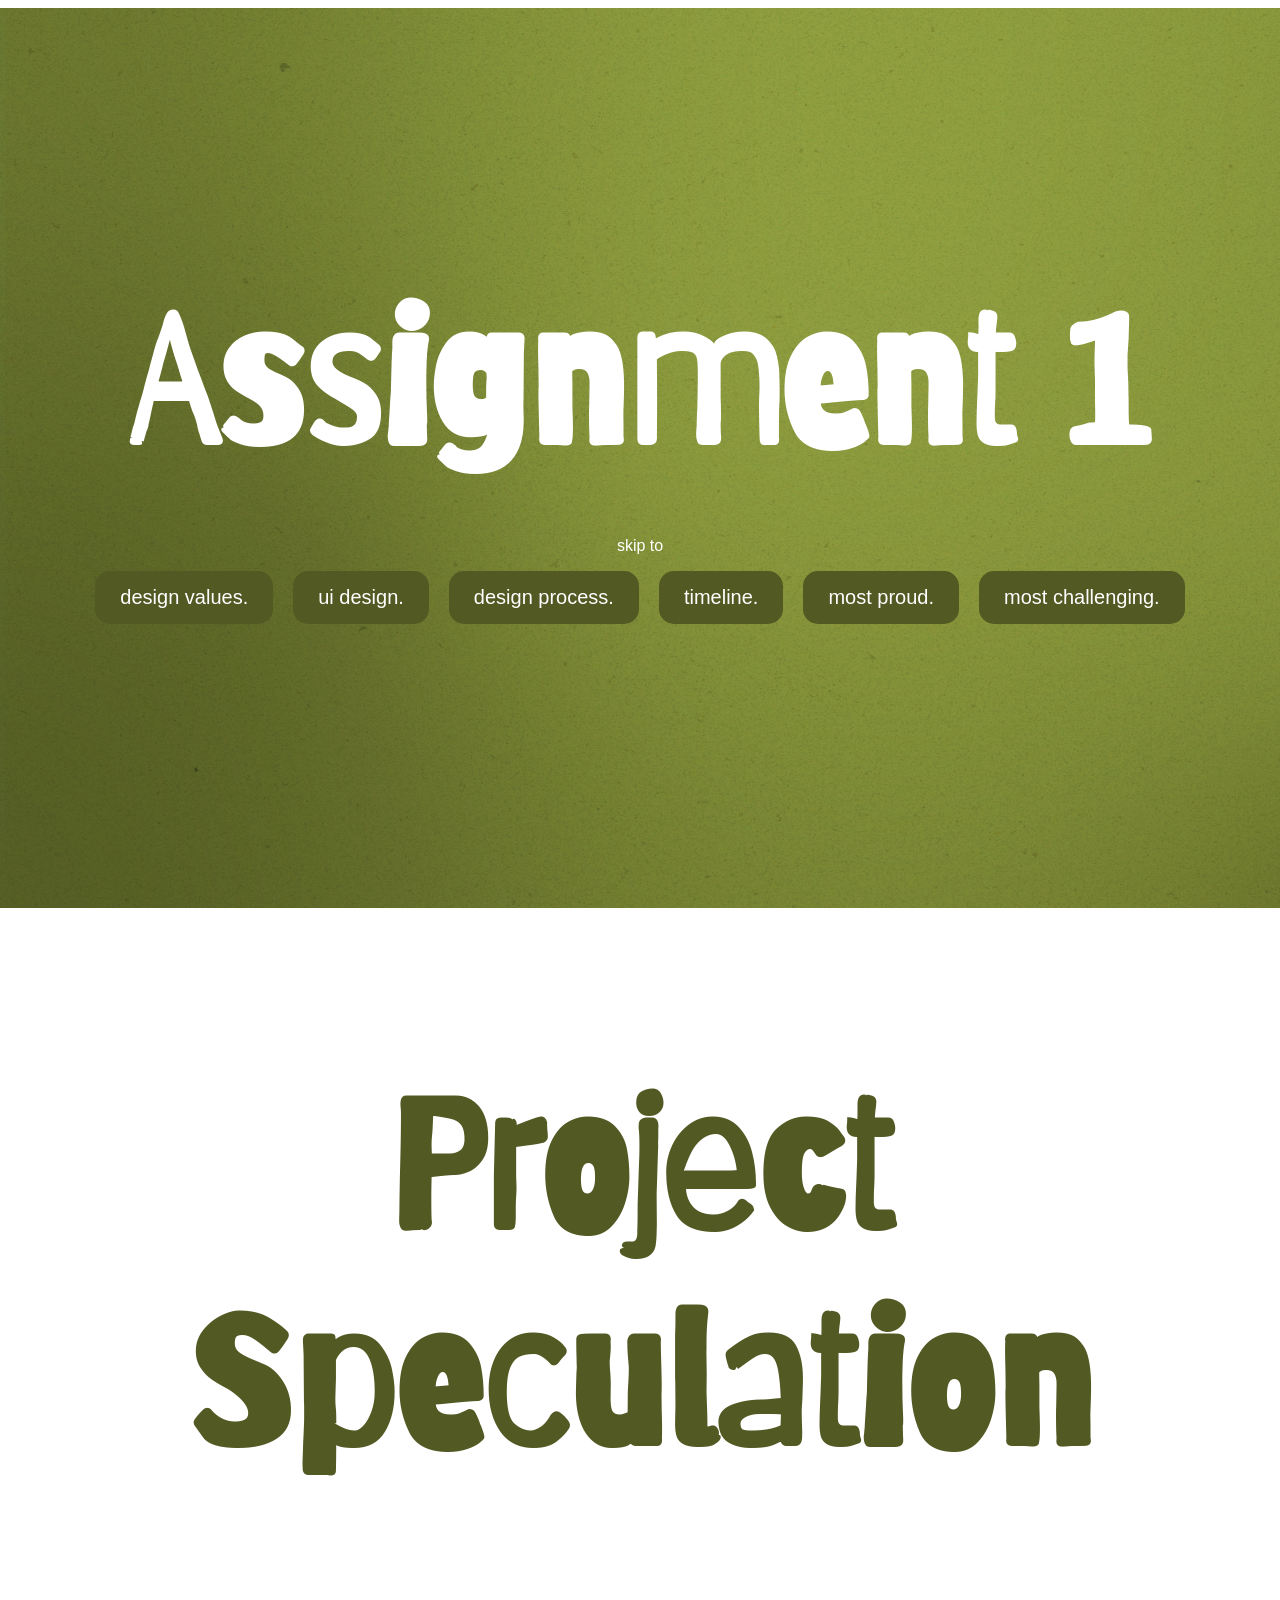
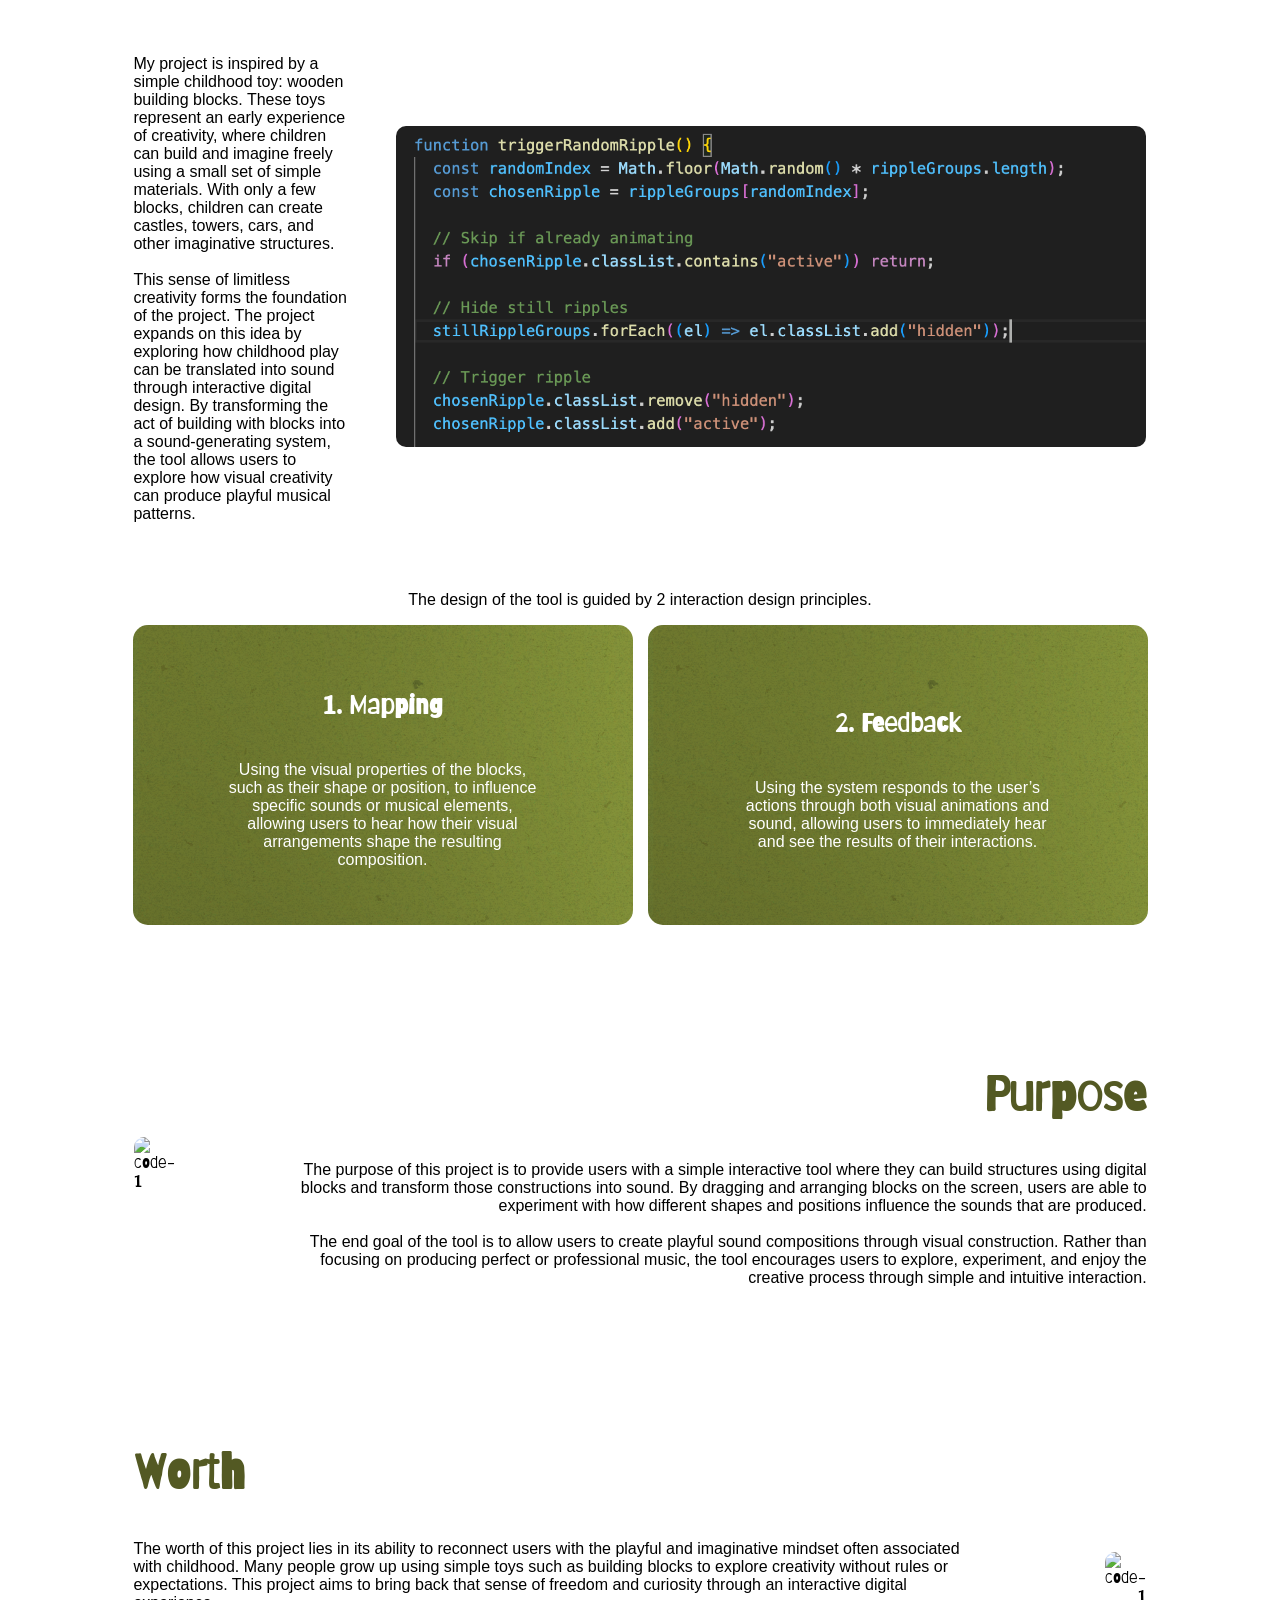
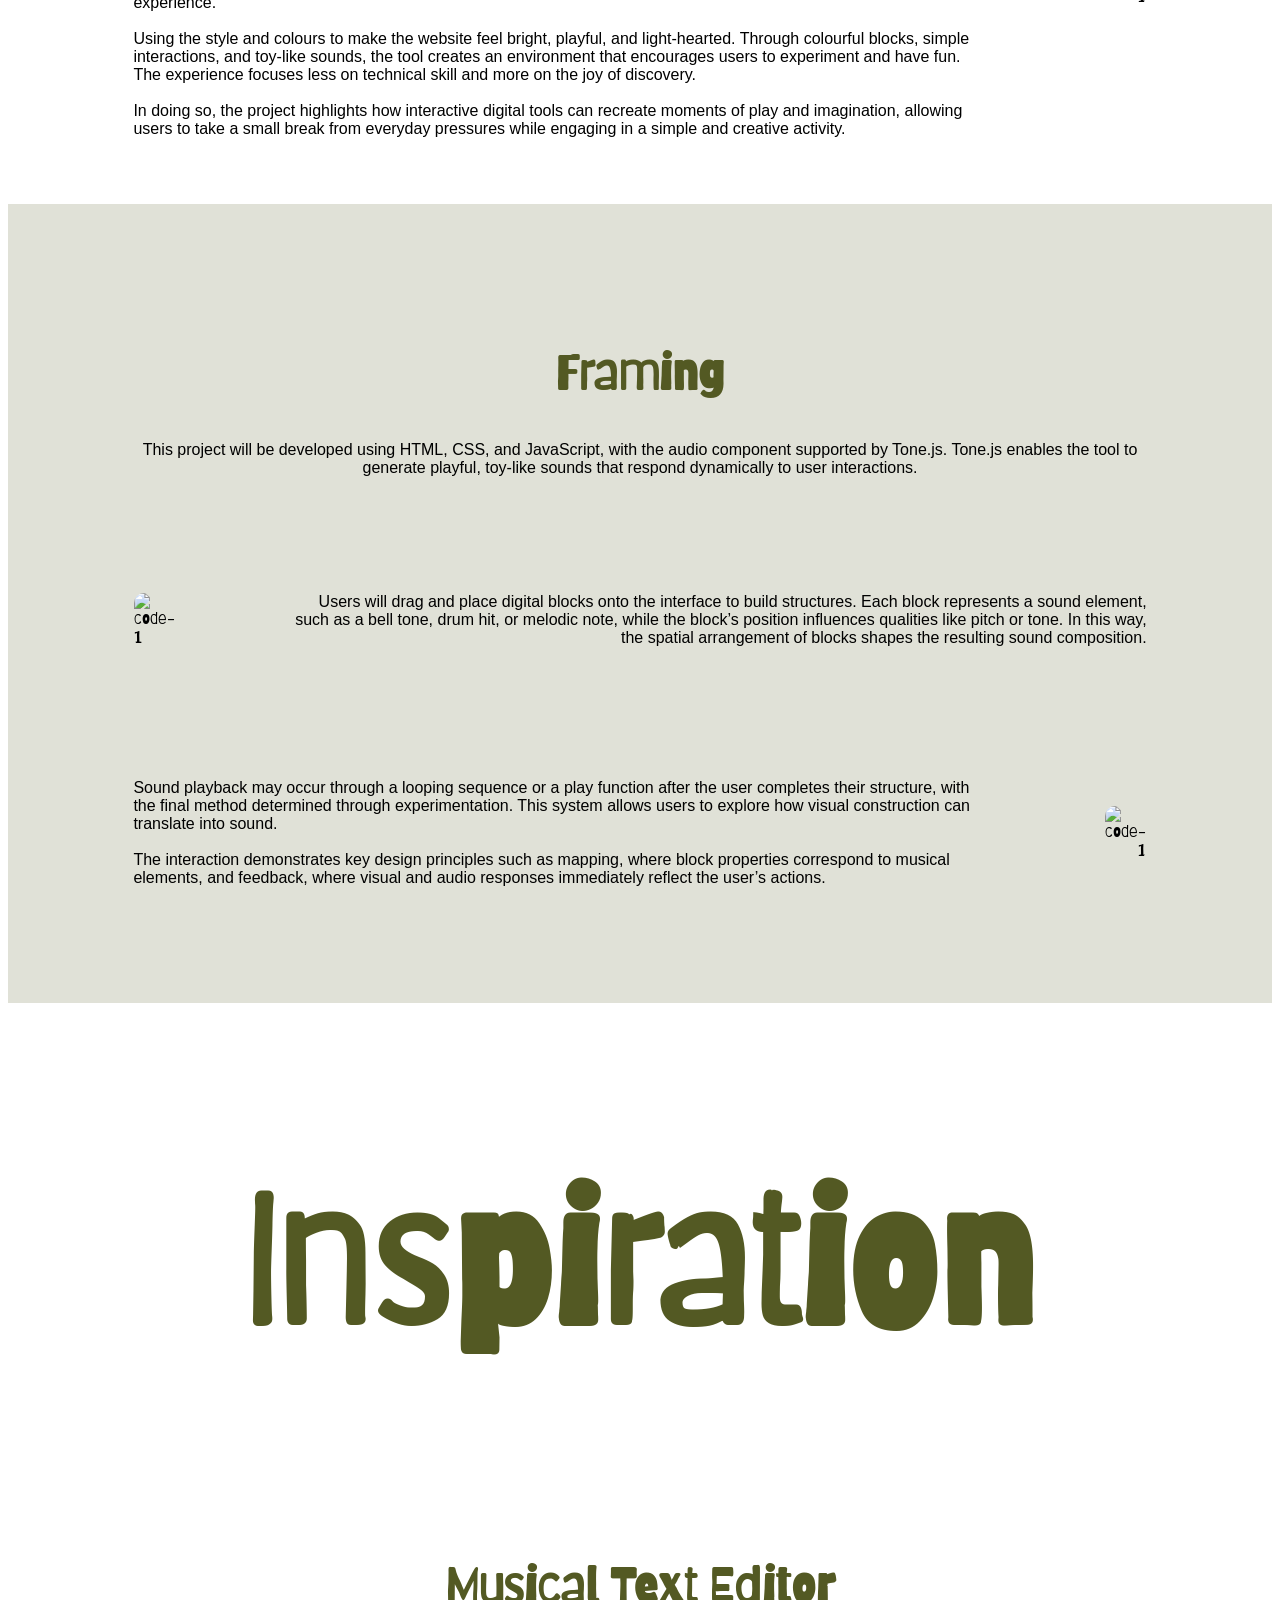
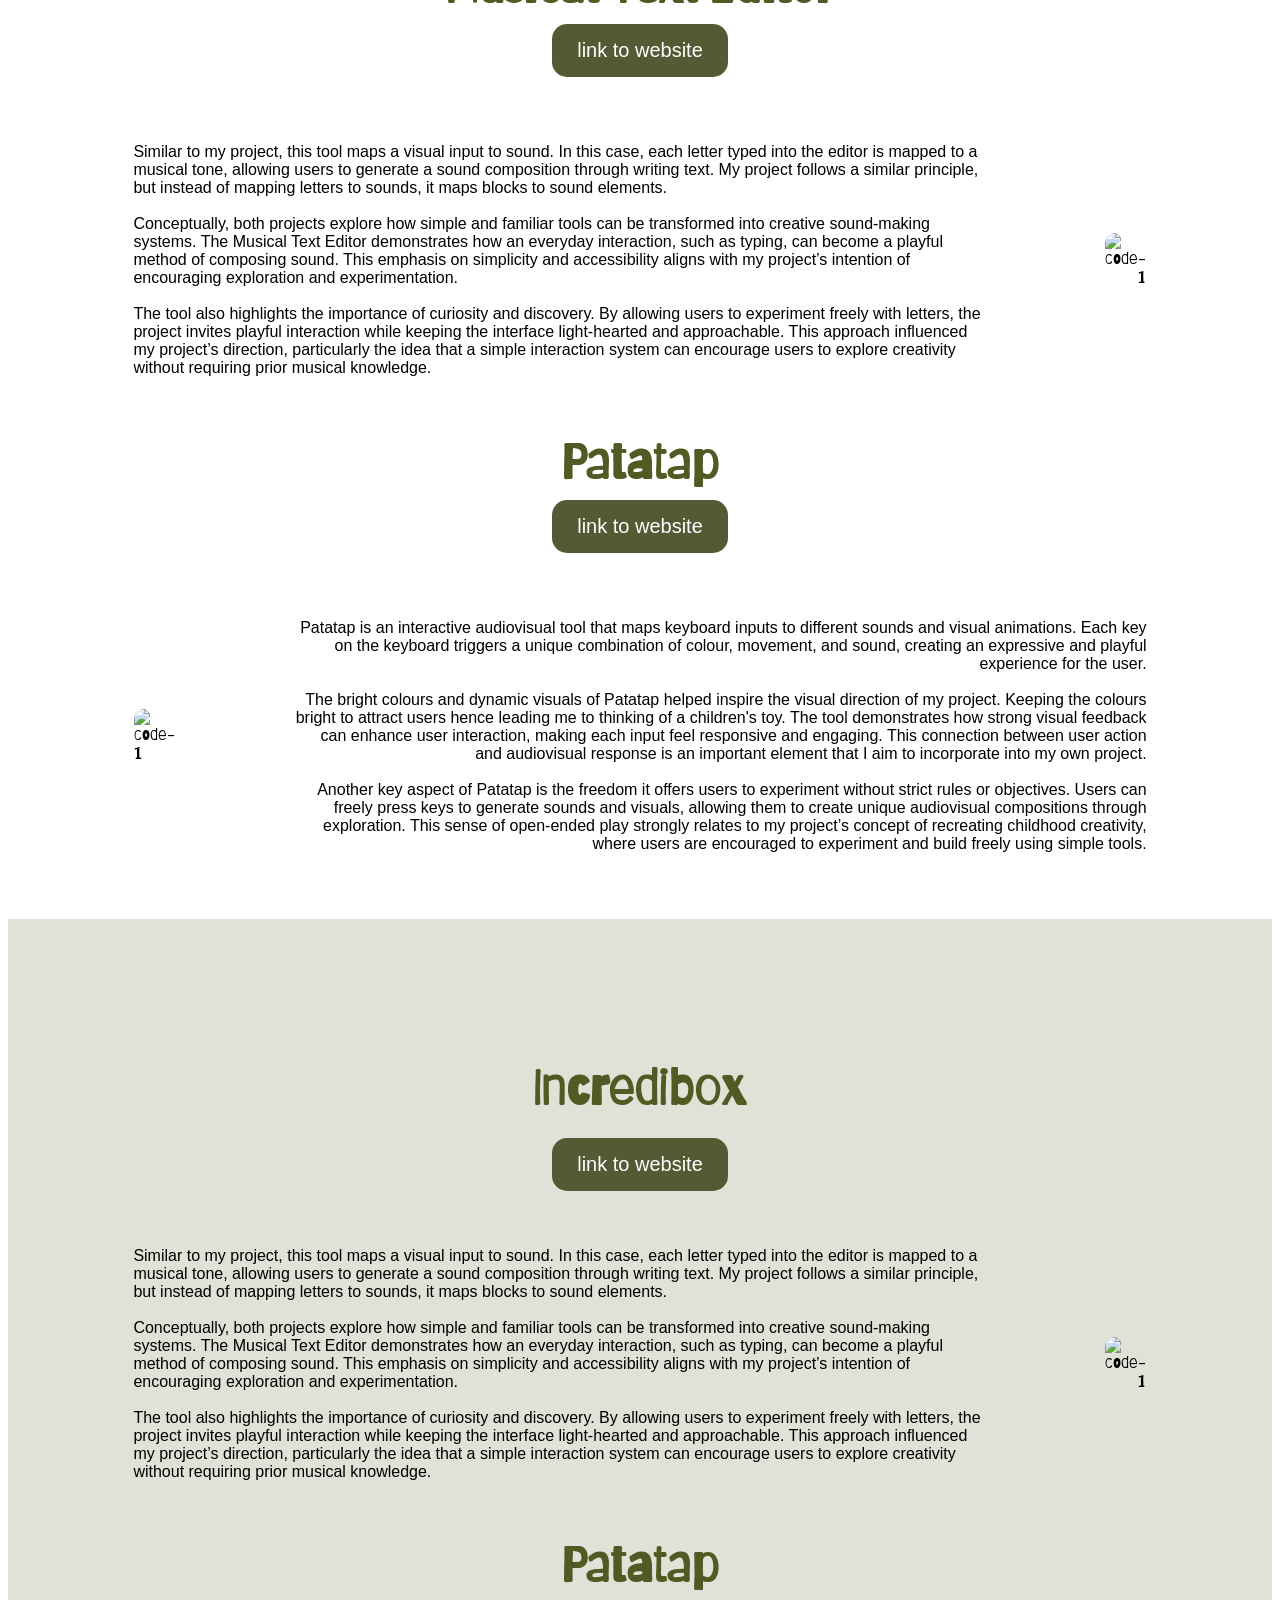
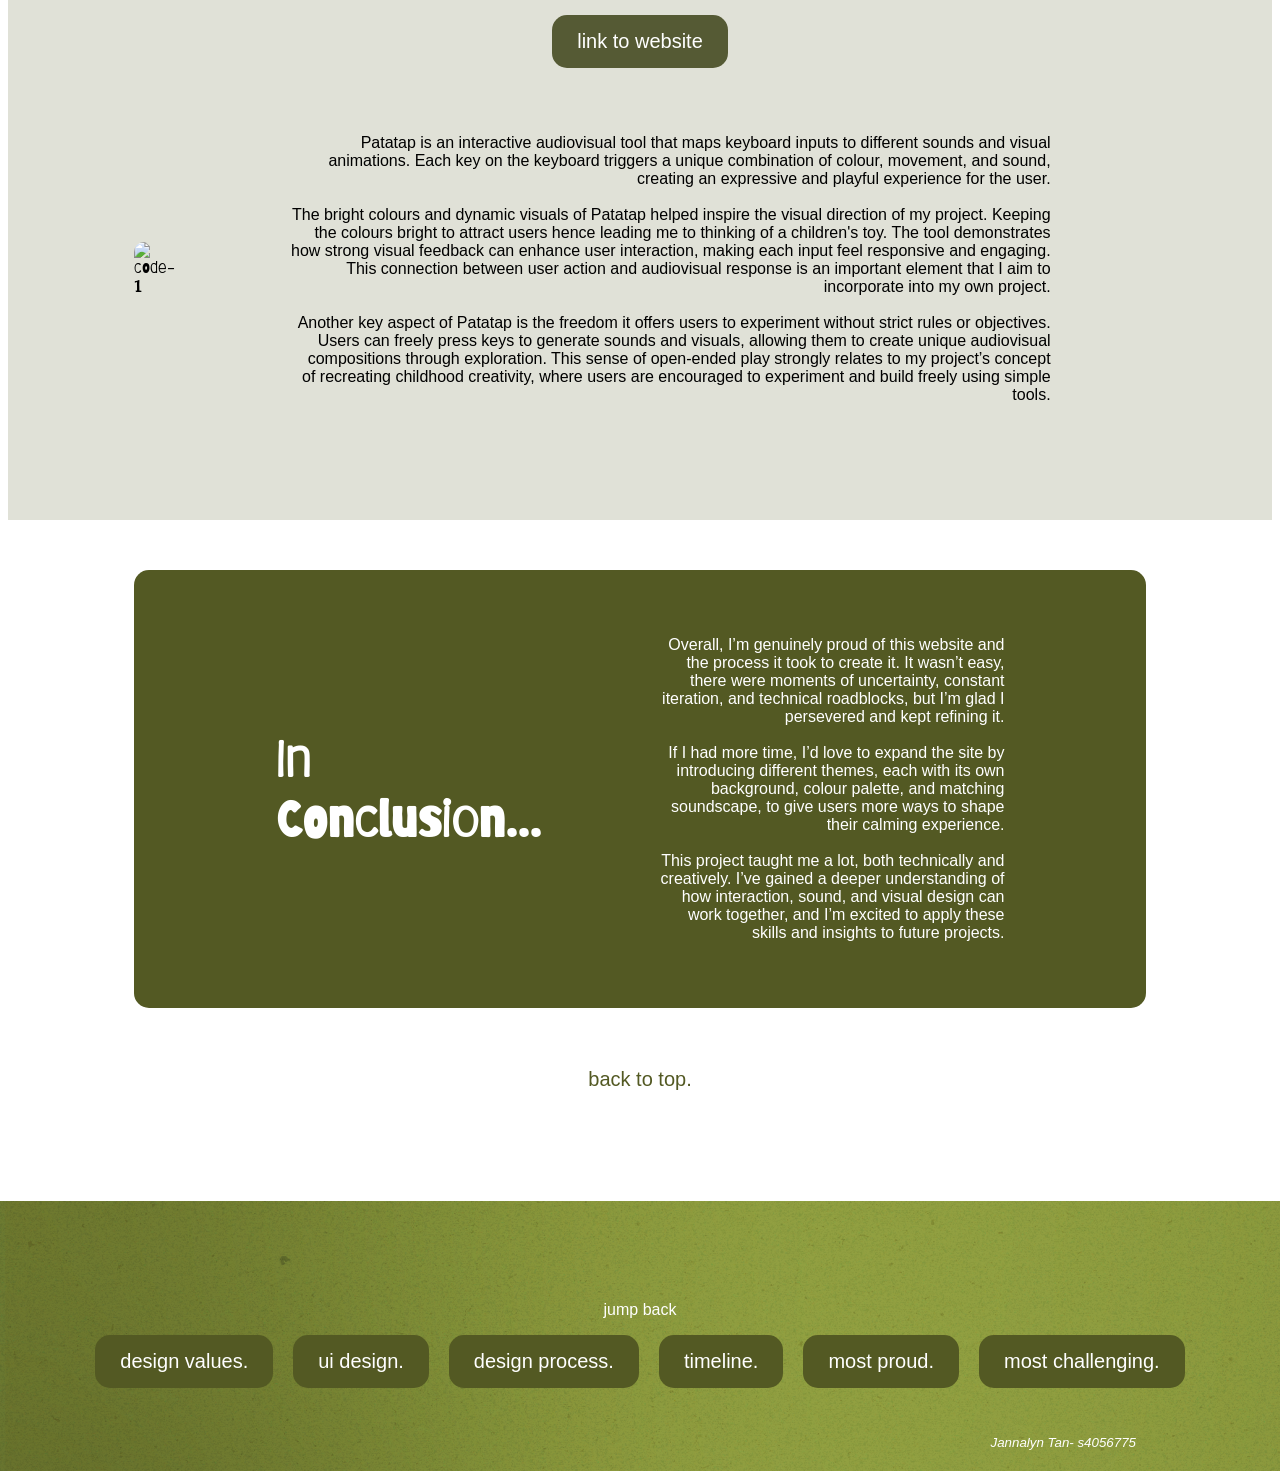
==== assignment-1/index.html @ 6173a8bd "update" ====
<!doctype html>
<html lang="en">
  <head>
    <meta charset="UTF-8" />
    <meta name="viewport" content="width=device-width, initial-scale=1.0" />
    <title>Assignment 3</title>

    <!-- Fonts -->
    <link rel="preconnect" href="https://fonts.googleapis.com" />
    <link rel="preconnect" href="https://fonts.gstatic.com" crossorigin />
    <link
      href="https://fonts.googleapis.com/css2?family=Barriecito&family=Bodoni+Moda:ital,opsz,wght@0,6..96,400..900;1,6..96,400..900&family=Intel+One+Mono:ital,wght@0,300..700;1,300..700&family=Lexend:wght@100..900&family=Open+Sans:ital,wght@0,300..800;1,300..800&family=Roboto:ital,wght@0,100..900;1,100..900&display=swap"
      rel="stylesheet"
    />

    <!-- Styles -->
    <link rel="stylesheet" href="assignment1.css" />

    <!-- Scripts -->
    <script src="assignment1.js" defer></script>
  </head>

  <body>
    <section class="content">
      <div id="heading">
        <h1 style="font-size: 180px; margin-top: -20px; color: white">
          Assignment 1
        </h1>

        <p style="margin-top: -100px">skip to</p>
        <div class="sidebyside">
          <button class="project" id="designValuesBtn">design values.</button>
          <button class="project" id="uiBtn">ui design.</button>
          <button class="project" id="designProcessBtn">design process.</button>
          <button class="project" id="timelineBtn">timeline.</button>
          <button class="project" id="proudBtn">most proud.</button>
          <button class="project" id="challengingBtn">most challenging.</button>
        </div>
      </div>

      <!------------------------------------------------------------------->
      <!-- Introduction --------------------------------------------------->
      <!------------------------------------------------------------------->
      <h1 id="projectSpeculation">Project <br />Speculation</h1>

      <div class="sidebyside">
        <div class="left">
          <p style="margin-left: -1px">
            My project is inspired by a simple childhood toy: wooden building
            blocks. These toys represent an early experience of creativity,
            where children can build and imagine freely using a small set of
            simple materials. With only a few blocks, children can create
            castles, towers, cars, and other imaginative structures.
            <br /><br />
            This sense of limitless creativity forms the foundation of the
            project. The project expands on this idea by exploring how childhood
            play can be translated into sound through interactive digital
            design. By transforming the act of building with blocks into a
            sound-generating system, the tool allows users to explore how visual
            creativity can produce playful musical patterns.
          </p>
        </div>
        <div class="right">
          <img
            src="images/RandomRipple.png"
            alt="code-1"
            style="width: 750px"
          />
        </div>
      </div>
      <p>
        <br /><br />The design of the tool is guided by 2 interaction design
        principles.
      </p>

      <div class="sidebyside2">
        <div class="background">
          <h3 style="color: white">1. Mapping</h3>
          <p>
            Using the visual properties of the blocks, such as their shape or
            position, to influence specific sounds or musical elements, allowing
            users to hear how their visual arrangements shape the resulting
            composition.
          </p>
        </div>

        <div class="background">
          <h3 style="color: white">2. Feedback</h3>
          <p>
            Using the system responds to the user’s actions through both visual
            animations and sound, allowing users to immediately hear and see the
            results of their interactions.
          </p>
        </div>
      </div>

      <!------------------------------------------------------------------->
      <!-- Purpose --------------------------------------------------->
      <!------------------------------------------------------------------->

      <div class="sidebyside" style="margin-top: 100px">
        <div class="left">
          <img src="images/webpage-1.png" alt="code-1" style="height: 400px" />
        </div>
        <div class="right">
          <h2>Purpose</h2>
          <p style="margin-right: -1px">
            The purpose of this project is to provide users with a simple
            interactive tool where they can build structures using digital
            blocks and transform those constructions into sound. By dragging and
            arranging blocks on the screen, users are able to experiment with
            how different shapes and positions influence the sounds that are
            produced.
            <br /><br />
            The end goal of the tool is to allow users to create playful sound
            compositions through visual construction. Rather than focusing on
            producing perfect or professional music, the tool encourages users
            to explore, experiment, and enjoy the creative process through
            simple and intuitive interaction.
          </p>
        </div>
      </div>

      <!------------------------------------------------------------------->
      <!-- Worth --------------------------------------------------->
      <!------------------------------------------------------------------->

      <div class="sidebyside" style="margin-top: 100px">
        <div class="left">
          <h2>Worth</h2>
          <p style="margin-left: -1px">
            The worth of this project lies in its ability to reconnect users
            with the playful and imaginative mindset often associated with
            childhood. Many people grow up using simple toys such as building
            blocks to explore creativity without rules or expectations. This
            project aims to bring back that sense of freedom and curiosity
            through an interactive digital experience.
            <br /><br />
            Using the style and colours to make the website feel bright,
            playful, and light-hearted. Through colourful blocks, simple
            interactions, and toy-like sounds, the tool creates an environment
            that encourages users to experiment and have fun. The experience
            focuses less on technical skill and more on the joy of discovery.
            <br /><br />

            In doing so, the project highlights how interactive digital tools
            can recreate moments of play and imagination, allowing users to take
            a small break from everyday pressures while engaging in a simple and
            creative activity.
          </p>
        </div>
        <div class="right">
          <img src="images/webpage-2.png" alt="code-1" style="width: 750px" />
        </div>
      </div>

      <!------------------------------------------------------------------->
      <!-- Framing --------------------------------------------------->
      <!------------------------------------------------------------------->
      <div class="backgroundcolour">
        <h2 style="font-size: 3rem">Framing</h2>
        <p>
          This project will be developed using HTML, CSS, and JavaScript, with
          the audio component supported by Tone.js. Tone.js enables the tool to
          generate playful, toy-like sounds that respond dynamically to user
          interactions.
        </p>
        <div class="sidebyside" style="margin-top: 100px">
          <div class="left">
            <img
              src="images/webpage-1.png"
              alt="code-1"
              style="height: 400px"
            />
          </div>
          <div class="right">
            <p style="margin-right: -1px">
              Users will drag and place digital blocks onto the interface to
              build structures. Each block represents a sound element, such as a
              bell tone, drum hit, or melodic note, while the block’s position
              influences qualities like pitch or tone. In this way, the spatial
              arrangement of blocks shapes the resulting sound composition.
            </p>
          </div>
        </div>

        <div class="sidebyside" style="margin-top: 100px">
          <div class="left">
            <p style="margin-left: -1px">
              Sound playback may occur through a looping sequence or a play
              function after the user completes their structure, with the final
              method determined through experimentation. This system allows
              users to explore how visual construction can translate into sound.
              <br /><br />
              The interaction demonstrates key design principles such as
              mapping, where block properties correspond to musical elements,
              and feedback, where visual and audio responses immediately reflect
              the user’s actions.
            </p>
          </div>
          <div class="right">
            <img src="images/webpage-2.png" alt="code-1" style="width: 750px" />
          </div>
        </div>
      </div>
      <!------------------------------------------------------------------->
      <!-- Inspiration-------------------------------------------------------->
      <!------------------------------------------------------------------->

      <h1 id="inspiration">Inspiration</h1>

      <h2 id="musicalText">Musical Text Editor</h2>
      <button
        class="links"
        data-url="https://yirggzmb.itch.io/musical-text-editor"
      >
        link to website
      </button>
      <div class="sidebyside" style="margin-top: 10px">
        <div class="left">
          <p style="margin-left: -1px">
            Similar to my project, this tool maps a visual input to sound. In
            this case, each letter typed into the editor is mapped to a musical
            tone, allowing users to generate a sound composition through writing
            text. My project follows a similar principle, but instead of mapping
            letters to sounds, it maps blocks to sound elements.
            <br /><br />
            Conceptually, both projects explore how simple and familiar tools
            can be transformed into creative sound-making systems. The Musical
            Text Editor demonstrates how an everyday interaction, such as
            typing, can become a playful method of composing sound. This
            emphasis on simplicity and accessibility aligns with my project’s
            intention of encouraging exploration and experimentation.
            <br /><br />
            The tool also highlights the importance of curiosity and discovery.
            By allowing users to experiment freely with letters, the project
            invites playful interaction while keeping the interface
            light-hearted and approachable. This approach influenced my
            project’s direction, particularly the idea that a simple interaction
            system can encourage users to explore creativity without requiring
            prior musical knowledge.
          </p>
        </div>
        <div class="right">
          <img src="images/webpage-2.png" alt="code-1" style="width: 750px" />
        </div>
      </div>

      <h2 id="musicalText">Patatap</h2>
      <button class="links" data-url="https://www.patatap.com/">
        link to website
      </button>
      <div class="sidebyside" style="margin-top: 10px">
        <div class="left">
          <img src="images/webpage-2.png" alt="code-1" style="width: 750px" />
        </div>
        <div class="right">
          <p style="margin-right: -1px">
            Patatap is an interactive audiovisual tool that maps keyboard inputs
            to different sounds and visual animations. Each key on the keyboard
            triggers a unique combination of colour, movement, and sound,
            creating an expressive and playful experience for the user.
            <br /><br />
            The bright colours and dynamic visuals of Patatap helped inspire the
            visual direction of my project. Keeping the colours bright to
            attract users hence leading me to thinking of a children's toy. The
            tool demonstrates how strong visual feedback can enhance user
            interaction, making each input feel responsive and engaging. This
            connection between user action and audiovisual response is an
            important element that I aim to incorporate into my own project.
            <br /><br />
            Another key aspect of Patatap is the freedom it offers users to
            experiment without strict rules or objectives. Users can freely
            press keys to generate sounds and visuals, allowing them to create
            unique audiovisual compositions through exploration. This sense of
            open-ended play strongly relates to my project’s concept of
            recreating childhood creativity, where users are encouraged to
            experiment and build freely using simple tools.
          </p>
        </div>
      </div>

      <!------------------------------------------------------------------->
      <!-- Found Example-------------------------------------------------------->
      <!------------------------------------------------------------------->

      <section class="backgroundcolour">
        <h2 id="musicalText">Incredibox</h2>
        <button
          class="links"
          data-url="https://yirggzmb.itch.io/musical-text-editor"
        >
          link to website
        </button>
        <div class="sidebyside">
          <div class="left">
            <p style="margin-left: -1px">
              Similar to my project, this tool maps a visual input to sound. In
              this case, each letter typed into the editor is mapped to a
              musical tone, allowing users to generate a sound composition
              through writing text. My project follows a similar principle, but
              instead of mapping letters to sounds, it maps blocks to sound
              elements.
              <br /><br />
              Conceptually, both projects explore how simple and familiar tools
              can be transformed into creative sound-making systems. The Musical
              Text Editor demonstrates how an everyday interaction, such as
              typing, can become a playful method of composing sound. This
              emphasis on simplicity and accessibility aligns with my project’s
              intention of encouraging exploration and experimentation.
              <br /><br />
              The tool also highlights the importance of curiosity and
              discovery. By allowing users to experiment freely with letters,
              the project invites playful interaction while keeping the
              interface light-hearted and approachable. This approach influenced
              my project’s direction, particularly the idea that a simple
              interaction system can encourage users to explore creativity
              without requiring prior musical knowledge.
            </p>
          </div>
          <div class="right">
            <img src="images/webpage-2.png" alt="code-1" style="width: 750px" />
          </div>
        </div>

        <h2 id="musicalText">Patatap</h2>
        <button class="links" data-url="https://www.patatap.com/">
          link to website
        </button>
        <div class="sidebyside" style="margin-top: 10px">
          <div class="left">
            <img src="images/webpage-2.png" alt="code-1" style="width: 750px" />
          </div>
          <div class="right">
            <p>
              Patatap is an interactive audiovisual tool that maps keyboard
              inputs to different sounds and visual animations. Each key on the
              keyboard triggers a unique combination of colour, movement, and
              sound, creating an expressive and playful experience for the user.
              <br /><br />
              The bright colours and dynamic visuals of Patatap helped inspire
              the visual direction of my project. Keeping the colours bright to
              attract users hence leading me to thinking of a children's toy.
              The tool demonstrates how strong visual feedback can enhance user
              interaction, making each input feel responsive and engaging. This
              connection between user action and audiovisual response is an
              important element that I aim to incorporate into my own project.
              <br /><br />
              Another key aspect of Patatap is the freedom it offers users to
              experiment without strict rules or objectives. Users can freely
              press keys to generate sounds and visuals, allowing them to create
              unique audiovisual compositions through exploration. This sense of
              open-ended play strongly relates to my project’s concept of
              recreating childhood creativity, where users are encouraged to
              experiment and build freely using simple tools.
            </p>
          </div>
        </div>
      </section>

      <div id="summary" class="sidebyside">
        <h1 class="left" style="color: white">In Conclusion...</h1>
        <p class="right">
          Overall, I’m genuinely proud of this website and the process it took
          to create it. It wasn’t easy, there were moments of uncertainty,
          constant iteration, and technical roadblocks, but I’m glad I
          persevered and kept refining it.
          <br /><br />
          If I had more time, I’d love to expand the site by introducing
          different themes, each with its own background, colour palette, and
          matching soundscape, to give users more ways to shape their calming
          experience.
          <br /><br />
          This project taught me a lot, both technically and creatively. I’ve
          gained a deeper understanding of how interaction, sound, and visual
          design can work together, and I’m excited to apply these skills and
          insights to future projects.
        </p>
      </div>

      <button id="backTopBtn" style="margin-top: 50px">back to top.</button>

      <div id="ending">
        <p>jump back</p>
        <div class="sidebyside">
          <button class="project" id="designValuesBtn1">design values.</button>
          <button class="project" id="uiBtn1">ui design.</button>
          <button class="project" id="designProcessBtn1">
            design process.
          </button>
          <button class="project" id="timelineBtn1">timeline.</button>
          <button class="project" id="proudBtn1">most proud.</button>
          <button class="project" id="challengingBtn1">
            most challenging.
          </button>
        </div>

        <p class="subtext" id="name">Jannalyn Tan- s4056775</p>
      </div>
    </section>

    <button id="backToTopBtn" title="Back to top">↑</button>
  </body>
</html>
---- assignment-1/assignment1.css ----
/* ============================================
   BASE
   ============================================ */

body {
  font-family: "Barriecito", system-ui;
}

p {
  font-family: "Gill Sans", "Gill Sans MT", Calibri, "Trebuchet MS", sans-serif;
  font-weight: lighter;
  margin-left: 10%;
  margin-right: 10%;
}

h1,
h2,
h3 {
  color: #535923;
  font-family: "Barriecito", system-ui;
}

h2 {
  font-size: 3rem;
}

h3 {
  font-size: 25px;
}

img {
  border-radius: 10px;
}

a {
  text-decoration: none;
  color: #000;
}

a:hover {
  text-decoration: none;
  scale: 1.25;
  background-color: #5359231a;
  border-radius: 15px;
}

/* ============================================
   LAYOUT
   ============================================ */

.content {
  display: flex;
  align-items: center;
  justify-content: center;
  flex-direction: column;
  text-align: center;
}

.container {
  position: relative;
  justify-content: center;
  margin-left: 5%;
  margin-right: 5%;
}

.sidebyside {
  display: flex;
  align-items: center;
  gap: 20px;
}

.sidebyside2 {
  display: flex;
  align-items: center;
  gap: 15px;
  color: white;
  margin-left: 5%;
  margin-right: 5%;
}

.left {
  text-align: left;
  align-items: left;
  margin-left: 10%;
}

.right {
  align-items: right;
  text-align: right;
  margin-right: 10%;
}

.subtext {
  font-size: smaller;
  font-style: italic;
}

/* ============================================
   BUTTONS
   ============================================ */

button {
  padding: 10px;
  font-size: 20px;
  font-family: "Gill Sans", "Gill Sans MT", Calibri, "Trebuchet MS", sans-serif;
  font-weight: lighter;
  color: #535923;
  border: none;
  background-color: transparent;
  cursor: pointer;
}

button:hover {
  color: black;
  scale: 1.1;
}

.links {
  color: white;
  background-color: #555a34;
  border-radius: 15px;
  padding: 15px 25px;
  font-size: 20px;
  font-family: "Gill Sans", "Gill Sans MT", Calibri, "Trebuchet MS", sans-serif;
  font-weight: lighter;
  border: none;
  cursor: pointer;
  margin-top: -30px;
  margin-bottom: 40px;
}

.links:hover {
  color: white;
  scale: 1.1;
}

/* ============================================
   SECTIONS — Heading & Ending
   (shared layout, only height differs)
   ============================================ */

#heading,
#ending {
  width: 100vw;
  background-image: url(images/background-texture.png);
  color: white;
  display: flex;
  flex-direction: column;
  align-items: center;
  justify-content: center;
  text-align: center;
}

#heading {
  height: 100vh;
}

#ending {
  height: 30vh;
  margin-top: 100px;
  position: relative;
}

/* buttons inside heading and ending */
#heading button,
#ending button {
  color: white;
  background-color: #535923;
  border-radius: 15px;
  padding: 15px 25px;
}

#heading button:hover,
#ending button:hover {
  color: white;
  scale: 1.1;
}

#heading .sidebyside,
#ending .sidebyside {
  justify-content: center;
}

#name {
  position: absolute;
  bottom: 8px;
  right: 16px;
}

/* ============================================
   SECTIONS — Summary
   ============================================ */

#summary {
  background-color: #535923;
  padding: 50px;
  margin: 50px 10% 0;
  border-radius: 15px;
  color: white;
}

#summary h1 {
  font-size: 50px;
}

#summary p {
  text-align: right;
}

/* ============================================
   COMPONENTS
   ============================================ */

/* --- Coloured background strip --- */
.backgroundcolour {
  background-color: #5359232e;
  margin-top: 50px;
  padding: 100px 0px 100px 0px;
}

/* --- Texture cards
     .background, .background1, .background2 share most styles
     only width/height/colour differs
   --- */
.background,
.background1,
.background2 {
  background-image: url(images/background-texture.png);
  border-radius: 15px;
  padding: 50px;
  display: flex;
  flex-direction: column;
  justify-content: center;
  align-items: center;
  text-align: center;
}

.background {
  width: 400px;
  height: 200px;
}
.background1 {
  width: 400px;
  height: 100px;
  color: white;
}
.background2 {
  width: 600px;
  height: 200px;
}

/* --- Coloured card --- */
.colouredBg {
  background-color: #5359231a;
  padding: 50px;
  border-radius: 15px;
  color: white;
}

/* --- Hover reveal cards --- */
.hoverover {
  color: white;
  border-radius: 5px;
  width: 550px;
  height: 325px;
  text-align: center;
  display: flex;
  align-items: center;
  position: relative;
}

.hoverover:hover {
  background-color: #535923;
  border-radius: 10px;
}

.hoverover:hover img {
  display: none;
}

.hoverover:after {
  font-family: "Gill Sans", "Gill Sans MT", Calibri, "Trebuchet MS", sans-serif;
  font-weight: lighter;
  content: attr(data-hover);
  font-size: 16px;
  padding: 30px;
  text-align: center;
  position: absolute;
  opacity: 0;
  transition: opacity 0.15s ease-in-out;
  border-radius: 15px;
}

.hoverover:hover:after {
  opacity: 1;
}

/* ============================================
   SECTION HEADINGS
   ============================================ */

#projectSpeculation,
#inspiration {
  font-size: 180px;
  color: #535923;
}

/* ============================================
   BACK TO TOP BUTTON
   ============================================ */

#backToTopBtn {
  position: fixed;
  bottom: 30px;
  right: 30px;
  z-index: 1000;
  background-color: #5f6833;
  color: white;
  border: none;
  width: 45px;
  height: 45px;
  border-radius: 50%;
  font-size: 20px;
  cursor: pointer;
  opacity: 0;
  pointer-events: none;
  transition: opacity 0.3s ease;
  box-shadow: 0 4px 10px rgba(0, 0, 0, 0.25);
}

#backToTopBtn:hover {
  background-color: #7e8b44;
}

#backToTopBtn.show {
  opacity: 1;
  pointer-events: auto;
}
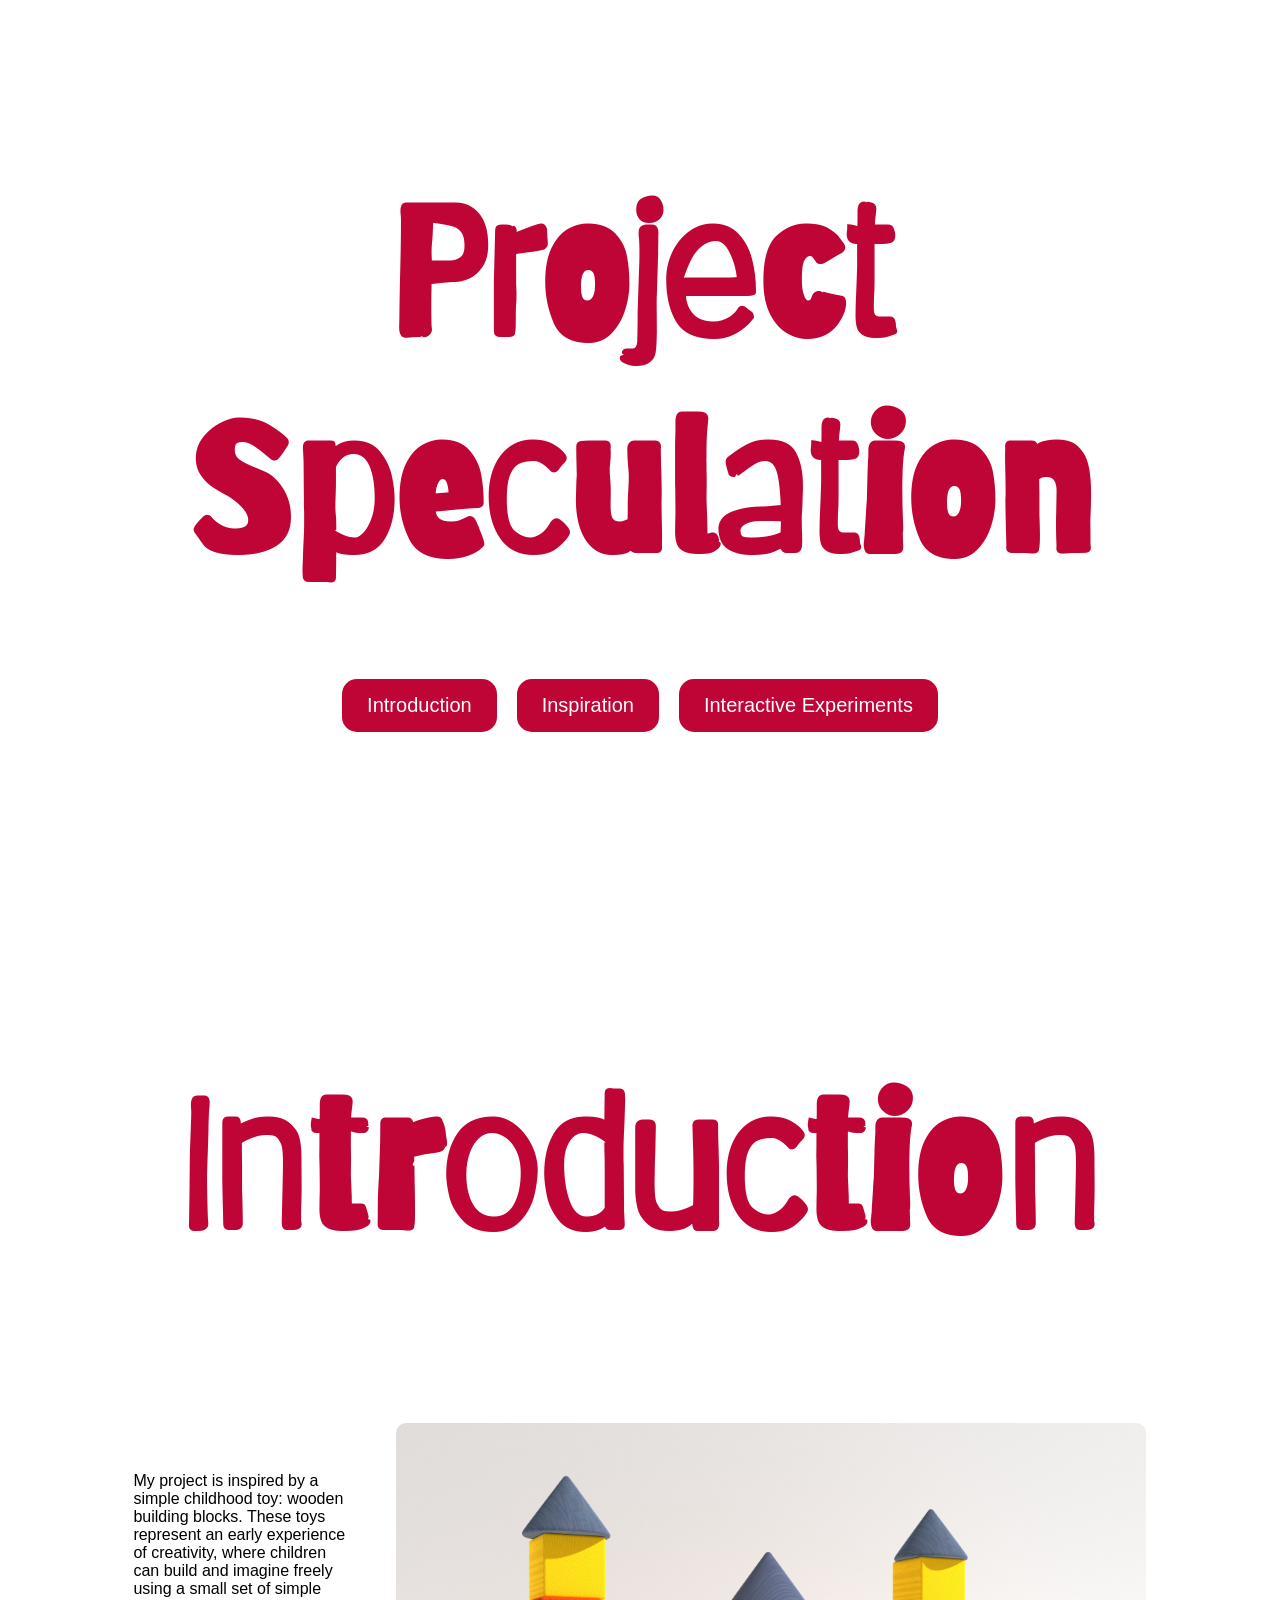
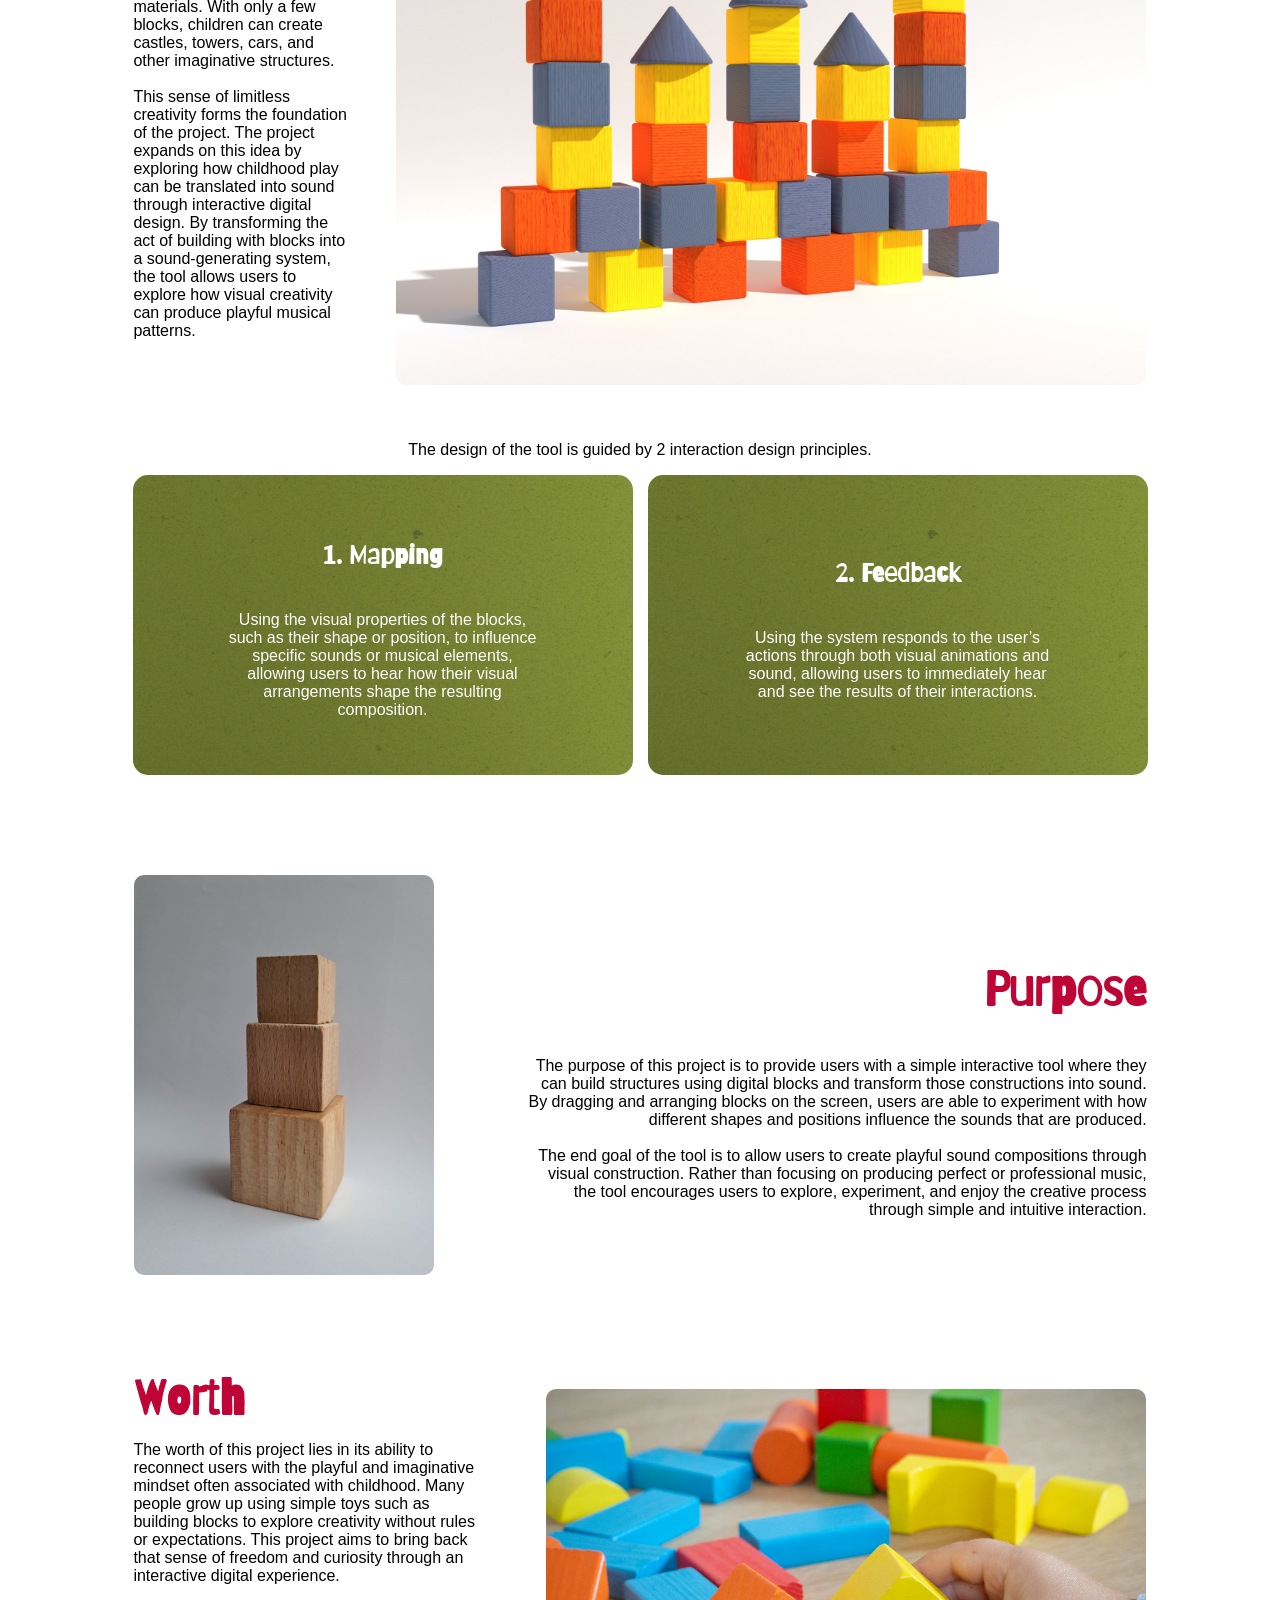
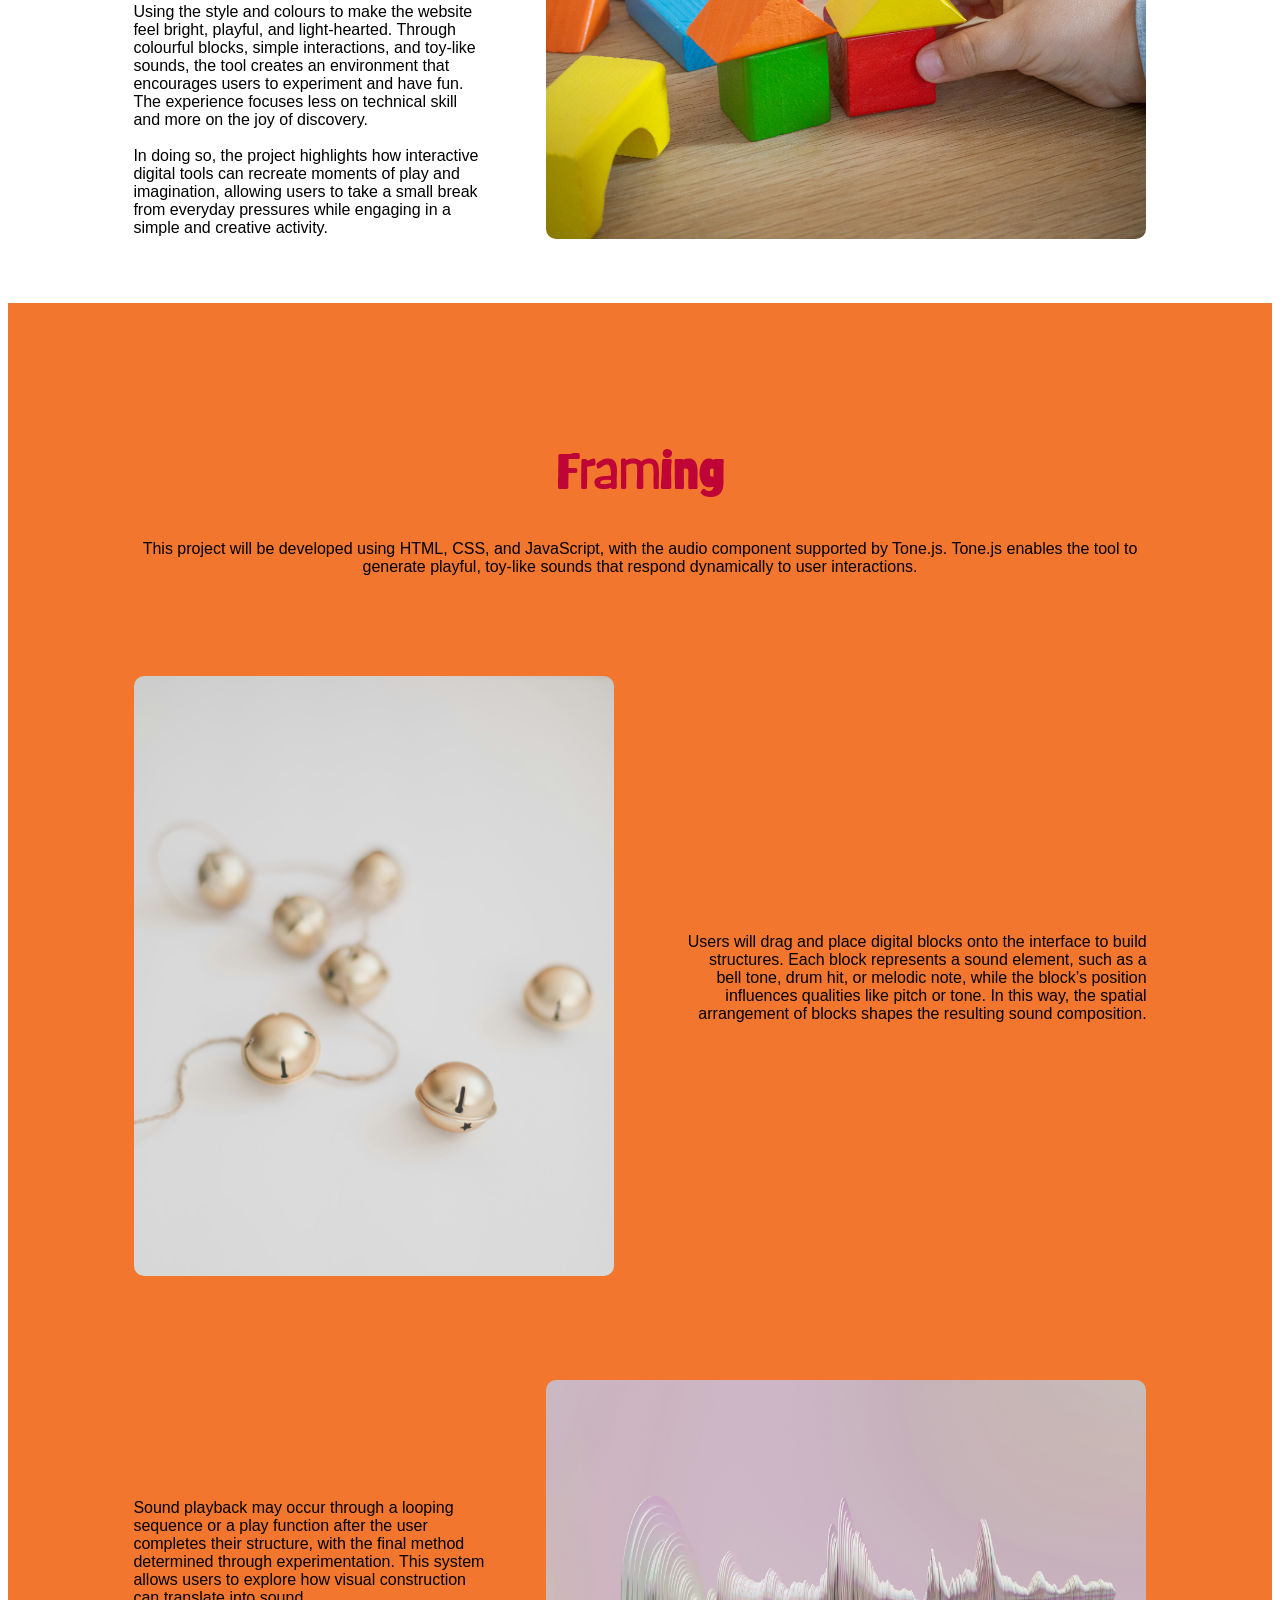
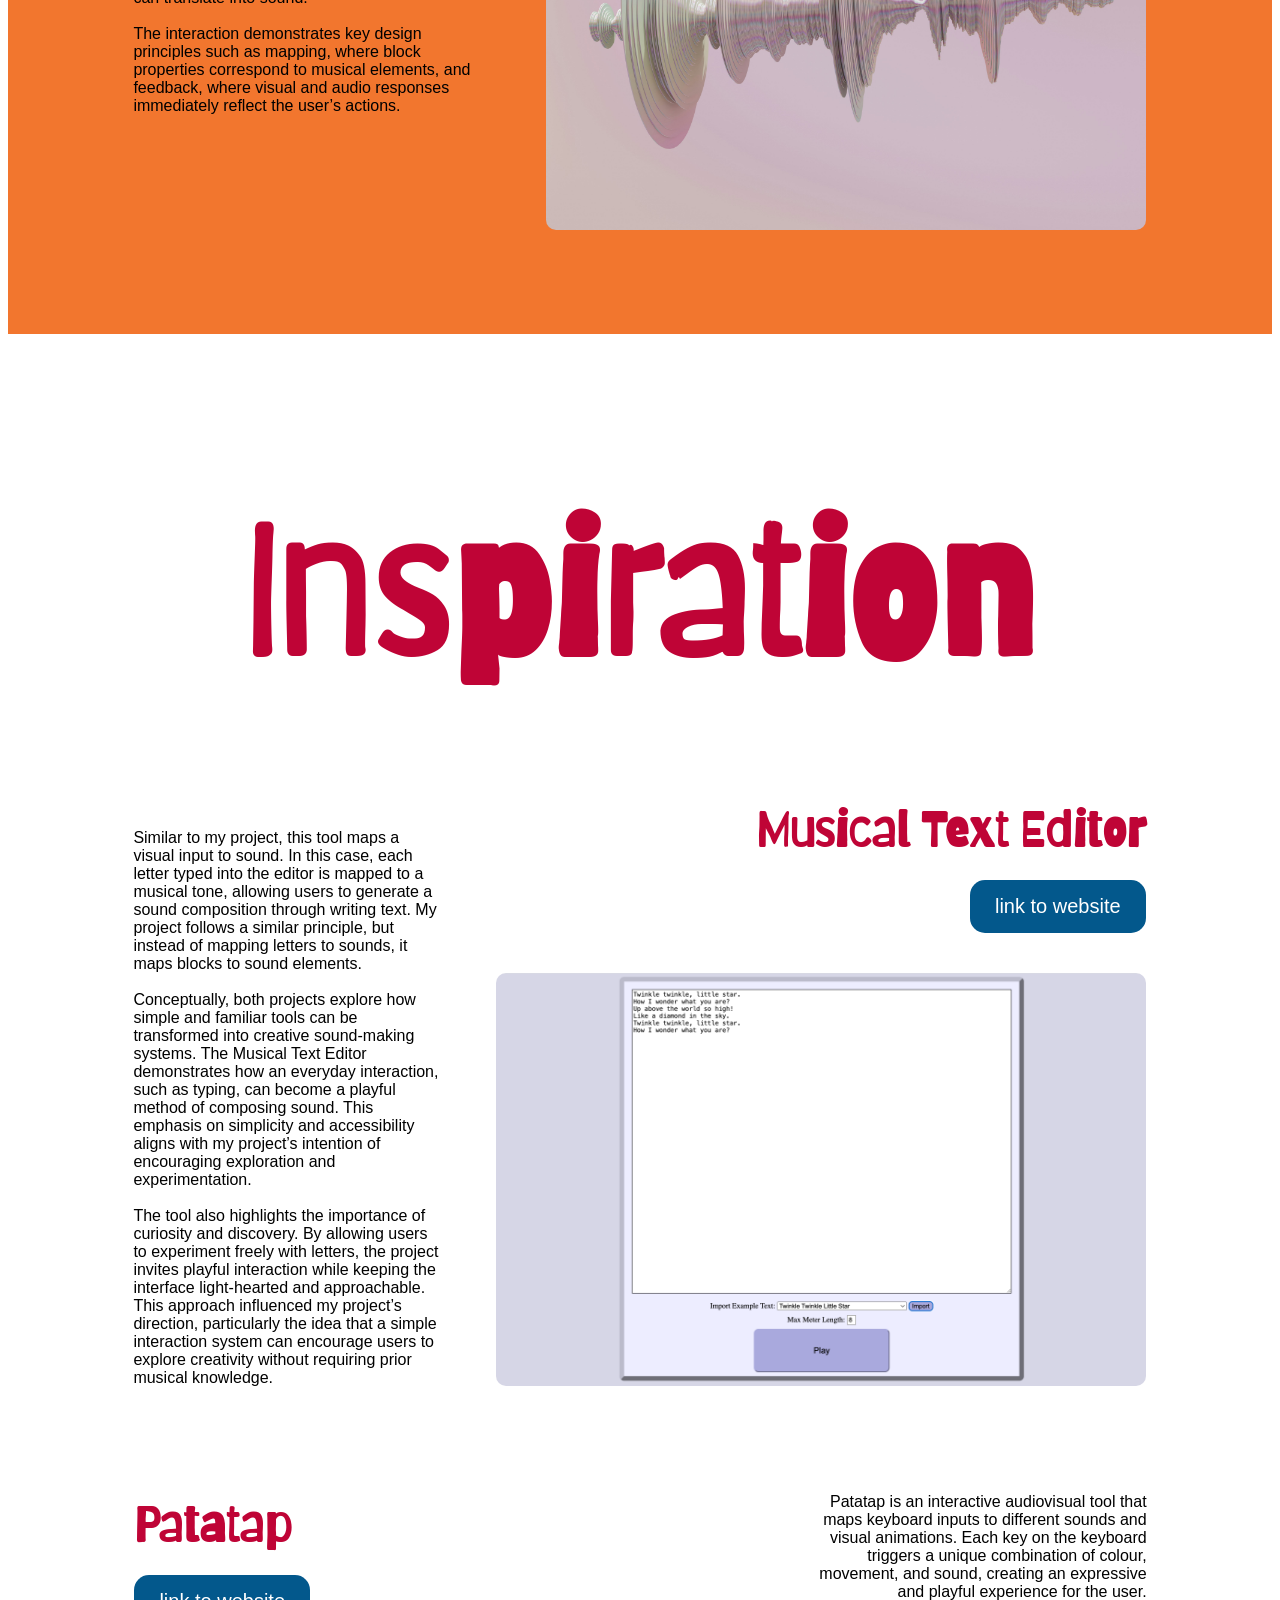
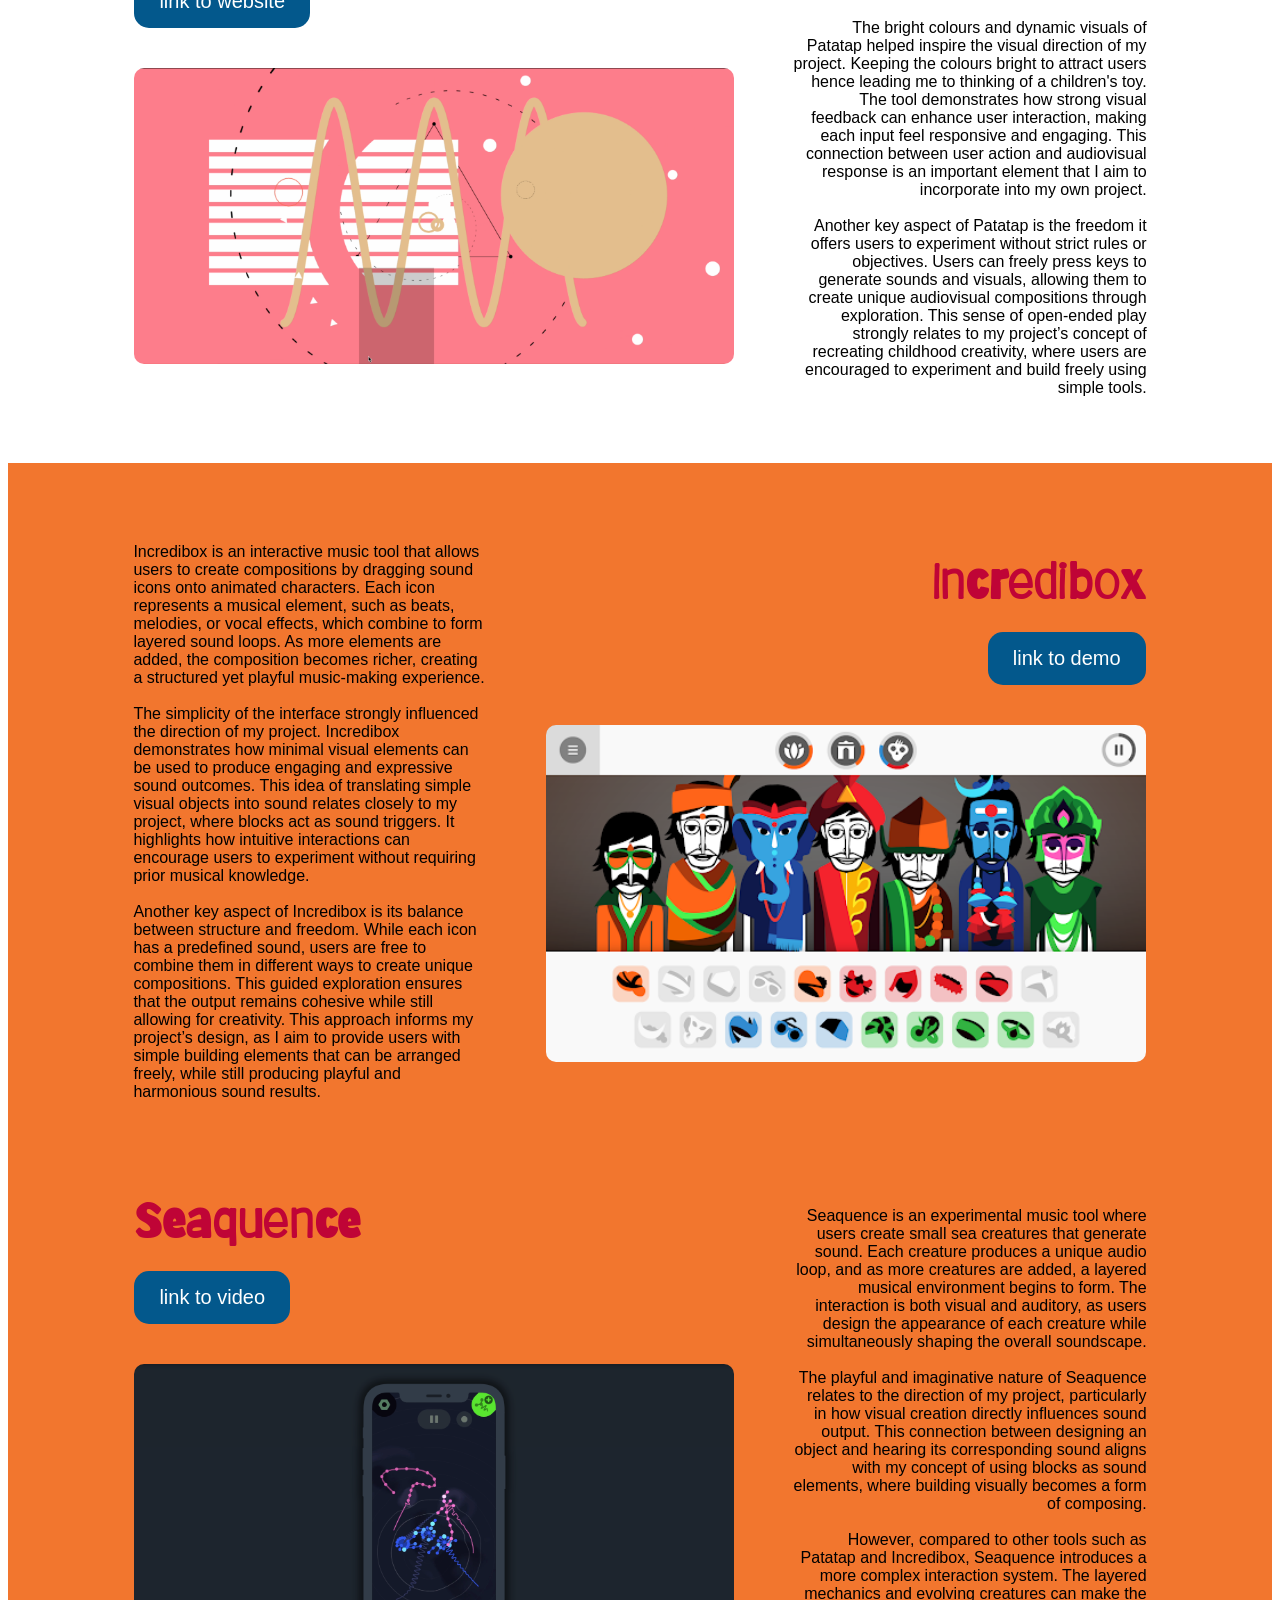
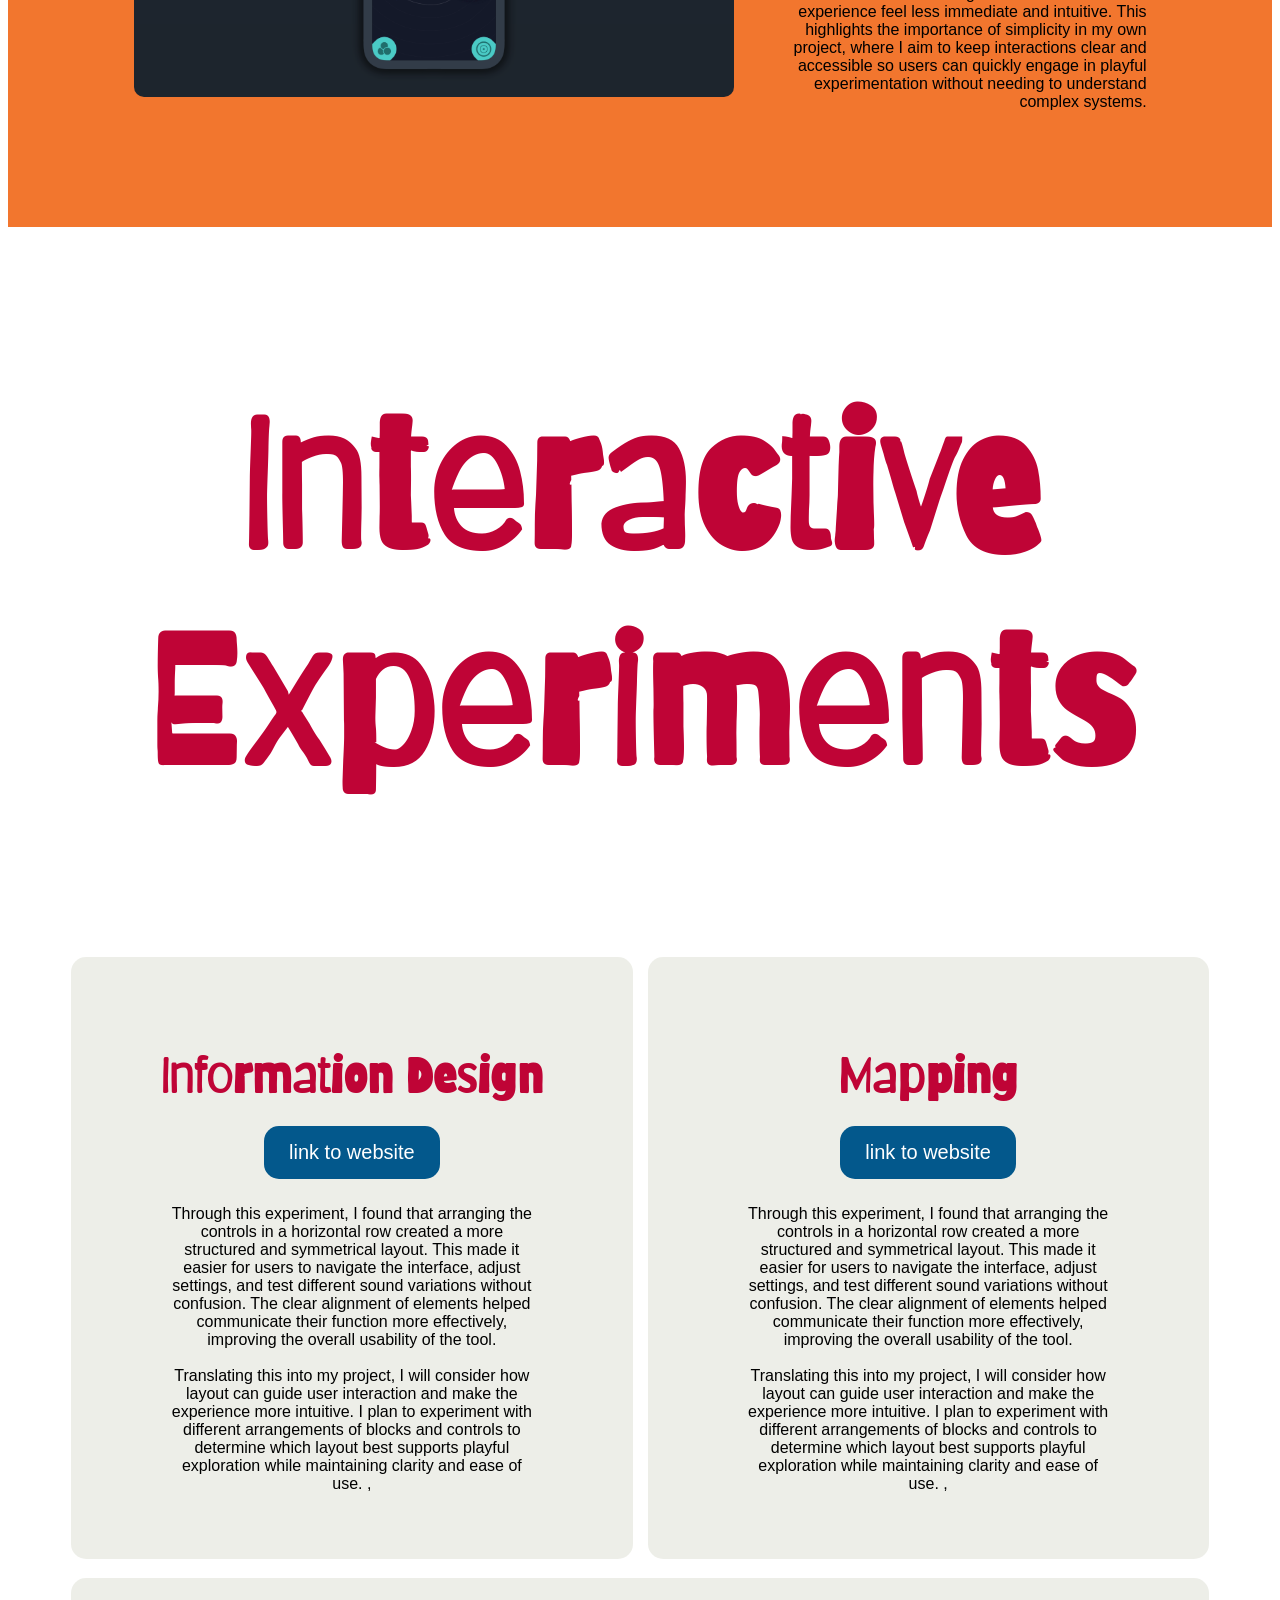
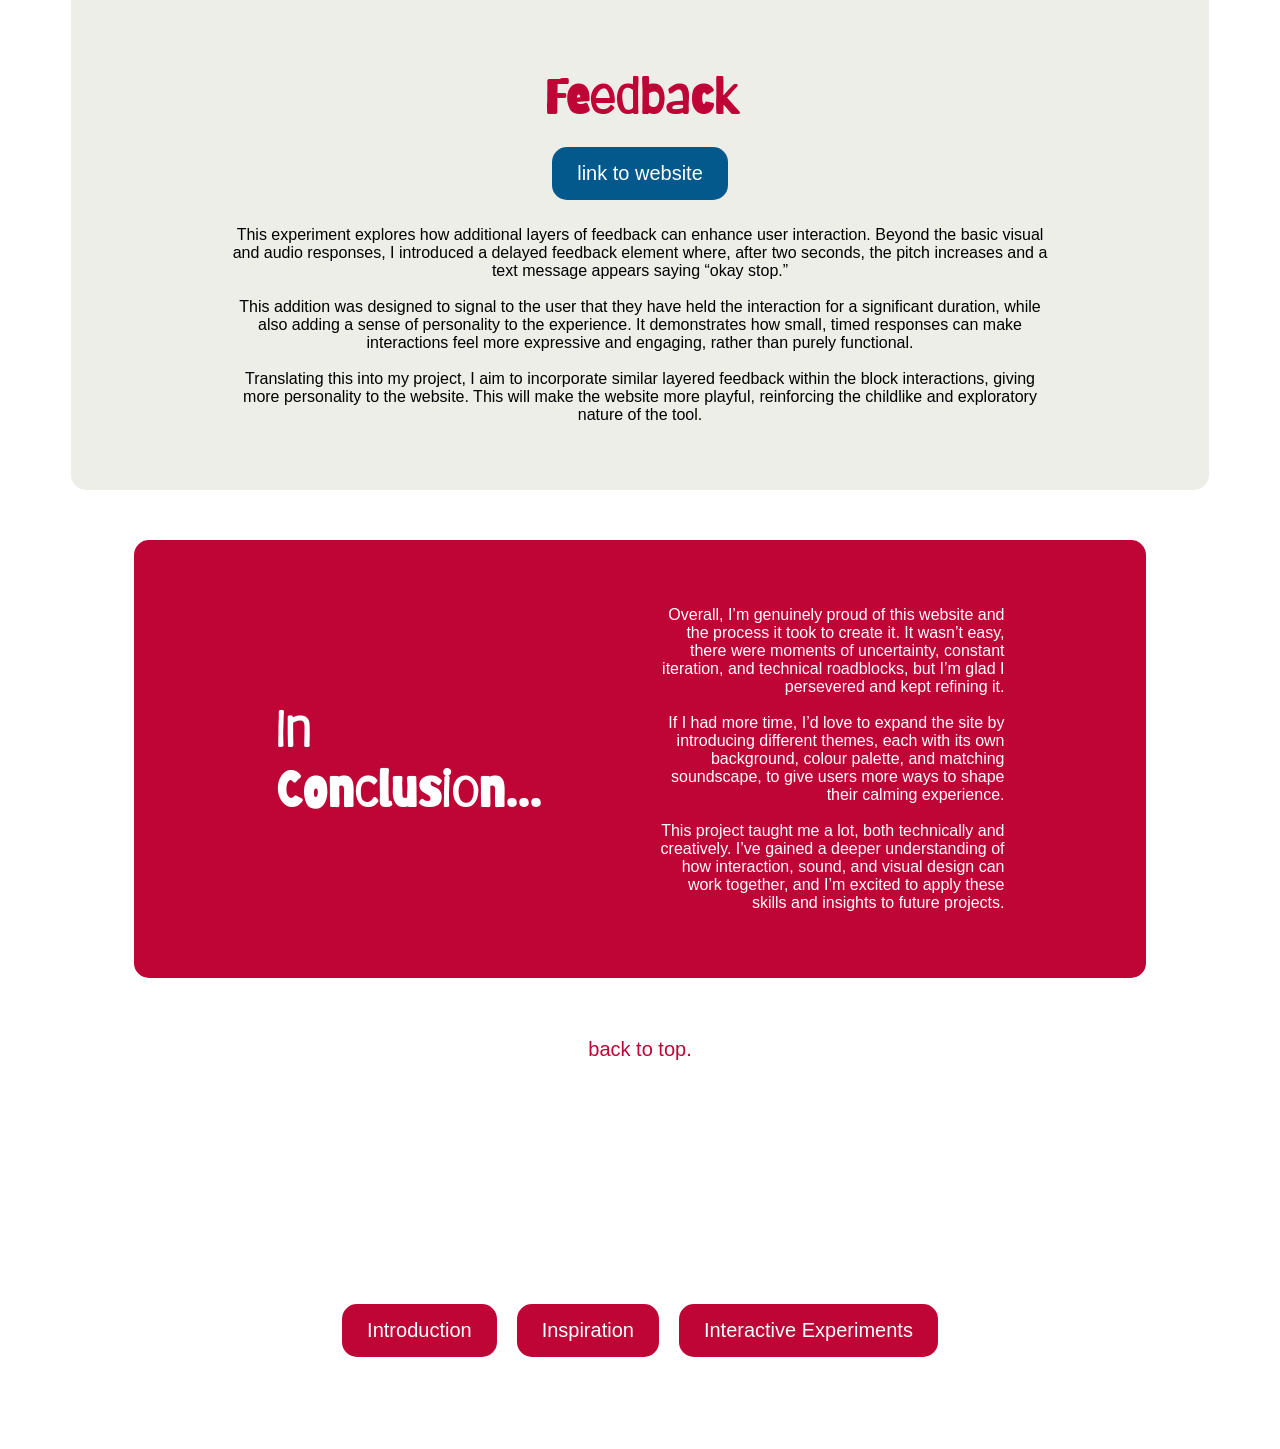
==== commit c5819d30: "update" ====
--- a/assignment-1/index.html
+++ b/assignment-1/index.html
@@ -23,25 +23,30 @@
   <body>
     <section class="content">
       <div id="heading">
-        <h1 style="font-size: 180px; margin-top: -20px; color: white">
-          Assignment 1
-        </h1>
+        <h1 style="font-size: 180px; margin-top: -20px">Project Speculation</h1>
 
         <p style="margin-top: -100px">skip to</p>
         <div class="sidebyside">
-          <button class="project" id="designValuesBtn">design values.</button>
-          <button class="project" id="uiBtn">ui design.</button>
-          <button class="project" id="designProcessBtn">design process.</button>
-          <button class="project" id="timelineBtn">timeline.</button>
-          <button class="project" id="proudBtn">most proud.</button>
-          <button class="project" id="challengingBtn">most challenging.</button>
+          <button
+            class="project"
+            id="projectSpeculationBtn"
+            data-target="projectSpeculation"
+          >
+            Introduction
+          </button>
+          <button class="project" id="inspirationBtn" data-target="inspiration">
+            Inspiration
+          </button>
+          <button class="project" id="interactiveBtn" data-target="interactive">
+            Interactive Experiments
+          </button>
         </div>
       </div>
 
       <!------------------------------------------------------------------->
       <!-- Introduction --------------------------------------------------->
       <!------------------------------------------------------------------->
-      <h1 id="projectSpeculation">Project <br />Speculation</h1>
+      <h1 id="projectSpeculation">Introduction</h1>
 
       <div class="sidebyside">
         <div class="left">
@@ -62,7 +67,7 @@
         </div>
         <div class="right">
           <img
-            src="images/RandomRipple.png"
+            src="images/vetvisst-bricks-6909999.jpg"
             alt="code-1"
             style="width: 750px"
           />
@@ -100,7 +105,11 @@
 
       <div class="sidebyside" style="margin-top: 100px">
         <div class="left">
-          <img src="images/webpage-1.png" alt="code-1" style="height: 400px" />
+          <img
+            src="images/trune-blocks-9395299_1920.jpg"
+            alt="code-1"
+            style="height: 400px"
+          />
         </div>
         <div class="right">
           <h2>Purpose</h2>
@@ -127,8 +136,8 @@
 
       <div class="sidebyside" style="margin-top: 100px">
         <div class="left">
-          <h2>Worth</h2>
-          <p style="margin-left: -1px">
+          <h2 style="margin-top: -10px">Worth</h2>
+          <p style="margin-left: -1px; margin-top: -25px">
             The worth of this project lies in its ability to reconnect users
             with the playful and imaginative mindset often associated with
             childhood. Many people grow up using simple toys such as building
@@ -150,7 +159,11 @@
           </p>
         </div>
         <div class="right">
-          <img src="images/webpage-2.png" alt="code-1" style="width: 750px" />
+          <img
+            src="images/michal-bozek-RcxR1aLw8X0-unsplash.jpg"
+            alt="code-1"
+            style="width: 600px"
+          />
         </div>
       </div>
 
@@ -168,9 +181,9 @@
         <div class="sidebyside" style="margin-top: 100px">
           <div class="left">
             <img
-              src="images/webpage-1.png"
+              src="images/sixteen-miles-out-epWeaZ225Cw-unsplash.jpg"
               alt="code-1"
-              style="height: 400px"
+              style="height: 600px"
             />
           </div>
           <div class="right">
@@ -199,7 +212,10 @@
             </p>
           </div>
           <div class="right">
-            <img src="images/webpage-2.png" alt="code-1" style="width: 750px" />
+            <img
+              src="images/yassine-ait-tahit-uBqd-tGQI8o-unsplash.jpg"
+              style="width: 600px"
+            />
           </div>
         </div>
       </div>
@@ -209,16 +225,9 @@
 
       <h1 id="inspiration">Inspiration</h1>
 
-      <h2 id="musicalText">Musical Text Editor</h2>
-      <button
-        class="links"
-        data-url="https://yirggzmb.itch.io/musical-text-editor"
-      >
-        link to website
-      </button>
-      <div class="sidebyside" style="margin-top: 10px">
+      <div class="sidebyside" style="margin-top: -100px">
         <div class="left">
-          <p style="margin-left: -1px">
+          <p style="margin-left: -1px; margin-top: 80px">
             Similar to my project, this tool maps a visual input to sound. In
             this case, each letter typed into the editor is mapped to a musical
             tone, allowing users to generate a sound composition through writing
@@ -242,20 +251,35 @@
           </p>
         </div>
         <div class="right">
-          <img src="images/webpage-2.png" alt="code-1" style="width: 750px" />
-        </div>
-      </div>
-
-      <h2 id="musicalText">Patatap</h2>
-      <button class="links" data-url="https://www.patatap.com/">
-        link to website
-      </button>
+          <h2 id="musicalText">Musical Text Editor</h2>
+          <button
+            class="links"
+            data-url="https://yirggzmb.itch.io/musical-text-editor"
+          >
+            link to website
+          </button>
+          <img
+            src="images/Screenshot 2026-03-17 at 5.46.13 PM.png"
+            alt="code-1"
+            style="width: 650px"
+          />
+        </div>
+      </div>
+
       <div class="sidebyside" style="margin-top: 10px">
         <div class="left">
-          <img src="images/webpage-2.png" alt="code-1" style="width: 750px" />
+          <h2 id="musicalText">Patatap</h2>
+          <button class="links" data-url="https://www.patatap.com/">
+            link to website
+          </button>
+          <img
+            src="images/Screenshot 2026-03-17 at 5.52.07 PM.png"
+            alt="code-1"
+            style="width: 600px"
+          />
         </div>
         <div class="right">
-          <p style="margin-right: -1px">
+          <p style="margin-right: -1px; margin-top: 80px">
             Patatap is an interactive audiovisual tool that maps keyboard inputs
             to different sounds and visual animations. Each key on the keyboard
             triggers a unique combination of colour, movement, and sound,
@@ -285,78 +309,157 @@
       <!------------------------------------------------------------------->
 
       <section class="backgroundcolour">
-        <h2 id="musicalText">Incredibox</h2>
-        <button
-          class="links"
-          data-url="https://yirggzmb.itch.io/musical-text-editor"
-        >
-          link to website
-        </button>
-        <div class="sidebyside">
+        <div class="sidebyside" style="margin-top: -100px">
           <div class="left">
-            <p style="margin-left: -1px">
-              Similar to my project, this tool maps a visual input to sound. In
-              this case, each letter typed into the editor is mapped to a
-              musical tone, allowing users to generate a sound composition
-              through writing text. My project follows a similar principle, but
-              instead of mapping letters to sounds, it maps blocks to sound
-              elements.
+            <p style="margin-left: -1px; margin-top: 80px">
+              Incredibox is an interactive music tool that allows users to
+              create compositions by dragging sound icons onto animated
+              characters. Each icon represents a musical element, such as beats,
+              melodies, or vocal effects, which combine to form layered sound
+              loops. As more elements are added, the composition becomes richer,
+              creating a structured yet playful music-making experience.
               <br /><br />
-              Conceptually, both projects explore how simple and familiar tools
-              can be transformed into creative sound-making systems. The Musical
-              Text Editor demonstrates how an everyday interaction, such as
-              typing, can become a playful method of composing sound. This
-              emphasis on simplicity and accessibility aligns with my project’s
-              intention of encouraging exploration and experimentation.
+              The simplicity of the interface strongly influenced the direction
+              of my project. Incredibox demonstrates how minimal visual elements
+              can be used to produce engaging and expressive sound outcomes.
+              This idea of translating simple visual objects into sound relates
+              closely to my project, where blocks act as sound triggers. It
+              highlights how intuitive interactions can encourage users to
+              experiment without requiring prior musical knowledge.
               <br /><br />
-              The tool also highlights the importance of curiosity and
-              discovery. By allowing users to experiment freely with letters,
-              the project invites playful interaction while keeping the
-              interface light-hearted and approachable. This approach influenced
-              my project’s direction, particularly the idea that a simple
-              interaction system can encourage users to explore creativity
-              without requiring prior musical knowledge.
+              Another key aspect of Incredibox is its balance between structure
+              and freedom. While each icon has a predefined sound, users are
+              free to combine them in different ways to create unique
+              compositions. This guided exploration ensures that the output
+              remains cohesive while still allowing for creativity. This
+              approach informs my project’s design, as I aim to provide users
+              with simple building elements that can be arranged freely, while
+              still producing playful and harmonious sound results.
             </p>
           </div>
           <div class="right">
-            <img src="images/webpage-2.png" alt="code-1" style="width: 750px" />
-          </div>
-        </div>
-
-        <h2 id="musicalText">Patatap</h2>
-        <button class="links" data-url="https://www.patatap.com/">
-          link to website
-        </button>
+            <h2 id="musicalText">Incredibox</h2>
+            <button class="links" data-url="https://www.incredibox.com/demo/">
+              link to demo
+            </button>
+            <img
+              src="images/incredibox.png"
+              alt="code-1"
+              style="width: 600px"
+            />
+          </div>
+        </div>
+
         <div class="sidebyside" style="margin-top: 10px">
           <div class="left">
-            <img src="images/webpage-2.png" alt="code-1" style="width: 750px" />
+            <h2 id="musicalText">Seaquence</h2>
+            <button class="links" data-url="https://seaquence.app/">
+              link to video
+            </button>
+            <img
+              src="images/Screenshot 2026-03-17 at 6.24.53 PM.png"
+              alt="code-1"
+              style="width: 600px"
+            />
           </div>
           <div class="right">
-            <p>
-              Patatap is an interactive audiovisual tool that maps keyboard
-              inputs to different sounds and visual animations. Each key on the
-              keyboard triggers a unique combination of colour, movement, and
-              sound, creating an expressive and playful experience for the user.
+            <p style="margin-right: -1px; margin-top: 80px">
+              Seaquence is an experimental music tool where users create small
+              sea creatures that generate sound. Each creature produces a unique
+              audio loop, and as more creatures are added, a layered musical
+              environment begins to form. The interaction is both visual and
+              auditory, as users design the appearance of each creature while
+              simultaneously shaping the overall soundscape.
               <br /><br />
-              The bright colours and dynamic visuals of Patatap helped inspire
-              the visual direction of my project. Keeping the colours bright to
-              attract users hence leading me to thinking of a children's toy.
-              The tool demonstrates how strong visual feedback can enhance user
-              interaction, making each input feel responsive and engaging. This
-              connection between user action and audiovisual response is an
-              important element that I aim to incorporate into my own project.
+              The playful and imaginative nature of Seaquence relates to the
+              direction of my project, particularly in how visual creation
+              directly influences sound output. This connection between
+              designing an object and hearing its corresponding sound aligns
+              with my concept of using blocks as sound elements, where building
+              visually becomes a form of composing.
               <br /><br />
-              Another key aspect of Patatap is the freedom it offers users to
-              experiment without strict rules or objectives. Users can freely
-              press keys to generate sounds and visuals, allowing them to create
-              unique audiovisual compositions through exploration. This sense of
-              open-ended play strongly relates to my project’s concept of
-              recreating childhood creativity, where users are encouraged to
-              experiment and build freely using simple tools.
+              However, compared to other tools such as Patatap and Incredibox,
+              Seaquence introduces a more complex interaction system. The
+              layered mechanics and evolving creatures can make the experience
+              feel less immediate and intuitive. This highlights the importance
+              of simplicity in my own project, where I aim to keep interactions
+              clear and accessible so users can quickly engage in playful
+              experimentation without needing to understand complex systems.
             </p>
           </div>
         </div>
       </section>
+
+      <!------------------------------------------------------------------->
+      <!-- Interactive Experiment --------------------------------------------------->
+      <!------------------------------------------------------------------->
+      <h1 id="interactive">Interactive Experiments</h1>
+
+      <div class="sidebyside2">
+        <div class="colouredBg">
+          <h2>Information Design</h2>
+          <button class="experimentsBtn">link to website</button>
+          <p>
+            Through this experiment, I found that arranging the controls in a
+            horizontal row created a more structured and symmetrical layout.
+            This made it easier for users to navigate the interface, adjust
+            settings, and test different sound variations without confusion. The
+            clear alignment of elements helped communicate their function more
+            effectively, improving the overall usability of the tool.
+            <br /><br />
+            Translating this into my project, I will consider how layout can
+            guide user interaction and make the experience more intuitive. I
+            plan to experiment with different arrangements of blocks and
+            controls to determine which layout best supports playful exploration
+            while maintaining clarity and ease of use. ,
+          </p>
+        </div>
+
+        <div class="colouredBg">
+          <h2>Mapping</h2>
+          <button class="experimentsBtn">link to website</button>
+          <p>
+            Through this experiment, I found that arranging the controls in a
+            horizontal row created a more structured and symmetrical layout.
+            This made it easier for users to navigate the interface, adjust
+            settings, and test different sound variations without confusion. The
+            clear alignment of elements helped communicate their function more
+            effectively, improving the overall usability of the tool.
+            <br /><br />
+            Translating this into my project, I will consider how layout can
+            guide user interaction and make the experience more intuitive. I
+            plan to experiment with different arrangements of blocks and
+            controls to determine which layout best supports playful exploration
+            while maintaining clarity and ease of use. ,
+          </p>
+        </div>
+      </div>
+      <br />
+      <div class="sidebyside2">
+        <div class="colouredBg">
+          <h2>Feedback</h2>
+          <button class="experimentsBtn">link to website</button>
+          <p>
+            This experiment explores how additional layers of feedback can
+            enhance user interaction. Beyond the basic visual and audio
+            responses, I introduced a delayed feedback element where, after two
+            seconds, the pitch increases and a text message appears saying “okay
+            stop.”
+            <br /><br />
+            This addition was designed to signal to the user that they have held
+            the interaction for a significant duration, while also adding a
+            sense of personality to the experience. It demonstrates how small,
+            timed responses can make interactions feel more expressive and
+            engaging, rather than purely functional.
+            <br />
+            <br />
+            Translating this into my project, I aim to incorporate similar
+            layered feedback within the block interactions, giving more
+            personality to the website. This will make the website more playful,
+            reinforcing the childlike and exploratory nature of the tool.
+          </p>
+        </div>
+      </div>
 
       <div id="summary" class="sidebyside">
         <h1 class="left" style="color: white">In Conclusion...</h1>
@@ -383,15 +486,18 @@
       <div id="ending">
         <p>jump back</p>
         <div class="sidebyside">
-          <button class="project" id="designValuesBtn1">design values.</button>
-          <button class="project" id="uiBtn1">ui design.</button>
-          <button class="project" id="designProcessBtn1">
-            design process.
-          </button>
-          <button class="project" id="timelineBtn1">timeline.</button>
-          <button class="project" id="proudBtn1">most proud.</button>
-          <button class="project" id="challengingBtn1">
-            most challenging.
+          <button
+            class="project"
+            id="projectSpeculationBtn"
+            data-target="projectSpeculation"
+          >
+            Introduction
+          </button>
+          <button class="project" id="inspirationBtn" data-target="inspiration">
+            Inspiration
+          </button>
+          <button class="project" id="interactiveBtn" data-target="interactive">
+            Interactive Experiments
           </button>
         </div>
 
--- a/assignment-1/assignment1.css
+++ b/assignment-1/assignment1.css
@@ -1,3 +1,30 @@
+/* ============================================
+   COLOURS — edit these to change the whole page
+   ============================================ */
+
+:root {
+  --green: #bf0436;
+  --green-dark: #03588c;
+  --green-light: #d9a404;
+  --green-hover: #d98e04;
+  --green-tint: #f2762e;
+  --green-faint: #5359231a;
+}
+
+/* Color Theme Swatches in Hex */
+/* .Young-children-enjoying-in-the-playroom-1-hex { color: #BF0436; }
+.Young-children-enjoying-in-the-playroom-2-hex { color: #03588C; }
+.Young-children-enjoying-in-the-playroom-3-hex { color: #D9A404; }
+.Young-children-enjoying-in-the-playroom-4-hex { color: #D98E04; }
+.Young-children-enjoying-in-the-playroom-5-hex { color: #F2762E; }
+
+/* Color Theme Swatches in RGBA */
+/* .Young-children-enjoying-in-the-playroom-1-rgba { color: rgba(191, 3, 53, 1); }
+.Young-children-enjoying-in-the-playroom-2-rgba { color: rgba(2, 87, 140, 1); }
+.Young-children-enjoying-in-the-playroom-3-rgba { color: rgba(216, 163, 4, 1); }
+.Young-children-enjoying-in-the-playroom-4-rgba { color: rgba(216, 142, 4, 1); }
+.Young-children-enjoying-in-the-playroom-5-rgba { color: rgba(242, 117, 46, 1); } */
+
 /* ============================================
    BASE
    ============================================ */
@@ -16,7 +43,7 @@
 h1,
 h2,
 h3 {
-  color: #535923;
+  color: var(--green);
   font-family: "Barriecito", system-ui;
 }
 
@@ -40,7 +67,7 @@
 a:hover {
   text-decoration: none;
   scale: 1.25;
-  background-color: #5359231a;
+  background-color: var(--green-faint);
   border-radius: 15px;
 }
 
@@ -104,7 +131,7 @@
   font-size: 20px;
   font-family: "Gill Sans", "Gill Sans MT", Calibri, "Trebuchet MS", sans-serif;
   font-weight: lighter;
-  color: #535923;
+  color: var(--green);
   border: none;
   background-color: transparent;
   cursor: pointer;
@@ -115,9 +142,11 @@
   scale: 1.1;
 }
 
-.links {
-  color: white;
-  background-color: #555a34;
+/* shared styles for .links and .experimentsBtn */
+.links,
+.experimentsBtn {
+  color: white;
+  background-color: var(--green-dark);
   border-radius: 15px;
   padding: 15px 25px;
   font-size: 20px;
@@ -125,24 +154,32 @@
   font-weight: lighter;
   border: none;
   cursor: pointer;
+}
+
+.links:hover,
+.experimentsBtn:hover {
+  color: white;
+  scale: 1.1;
+}
+
+/* only what's different between the two */
+.links {
   margin-top: -30px;
   margin-bottom: 40px;
 }
-
-.links:hover {
-  color: white;
-  scale: 1.1;
+.experimentsBtn {
+  margin-top: -100px;
+  margin-bottom: 10px;
 }
 
 /* ============================================
    SECTIONS — Heading & Ending
-   (shared layout, only height differs)
    ============================================ */
 
 #heading,
 #ending {
   width: 100vw;
-  background-image: url(images/background-texture.png);
+  background-image: url(images/background.png);
   color: white;
   display: flex;
   flex-direction: column;
@@ -161,11 +198,10 @@
   position: relative;
 }
 
-/* buttons inside heading and ending */
 #heading button,
 #ending button {
   color: white;
-  background-color: #535923;
+  background-color: var(--green);
   border-radius: 15px;
   padding: 15px 25px;
 }
@@ -192,7 +228,7 @@
    ============================================ */
 
 #summary {
-  background-color: #535923;
+  background-color: var(--green);
   padding: 50px;
   margin: 50px 10% 0;
   border-radius: 15px;
@@ -202,7 +238,6 @@
 #summary h1 {
   font-size: 50px;
 }
-
 #summary p {
   text-align: right;
 }
@@ -211,17 +246,12 @@
    COMPONENTS
    ============================================ */
 
-/* --- Coloured background strip --- */
 .backgroundcolour {
-  background-color: #5359232e;
+  background-color: var(--green-tint);
   margin-top: 50px;
-  padding: 100px 0px 100px 0px;
-}
-
-/* --- Texture cards
-     .background, .background1, .background2 share most styles
-     only width/height/colour differs
-   --- */
+  padding: 100px 0;
+}
+
 .background,
 .background1,
 .background2 {
@@ -246,15 +276,14 @@
 }
 .background2 {
   width: 600px;
-  height: 200px;
-}
-
-/* --- Coloured card --- */
+  height: 400px;
+}
+
 .colouredBg {
-  background-color: #5359231a;
+  background-color: var(--green-faint);
   padding: 50px;
   border-radius: 15px;
-  color: white;
+  color: rgb(0, 0, 0);
 }
 
 /* --- Hover reveal cards --- */
@@ -270,7 +299,7 @@
 }
 
 .hoverover:hover {
-  background-color: #535923;
+  background-color: var(--green);
   border-radius: 10px;
 }
 
@@ -300,9 +329,10 @@
    ============================================ */
 
 #projectSpeculation,
-#inspiration {
+#inspiration,
+#interactive {
   font-size: 180px;
-  color: #535923;
+  color: var(--green);
 }
 
 /* ============================================
@@ -314,7 +344,7 @@
   bottom: 30px;
   right: 30px;
   z-index: 1000;
-  background-color: #5f6833;
+  background-color: var(--green-light);
   color: white;
   border: none;
   width: 45px;
@@ -329,7 +359,7 @@
 }
 
 #backToTopBtn:hover {
-  background-color: #7e8b44;
+  background-color: var(--green-hover);
 }
 
 #backToTopBtn.show {
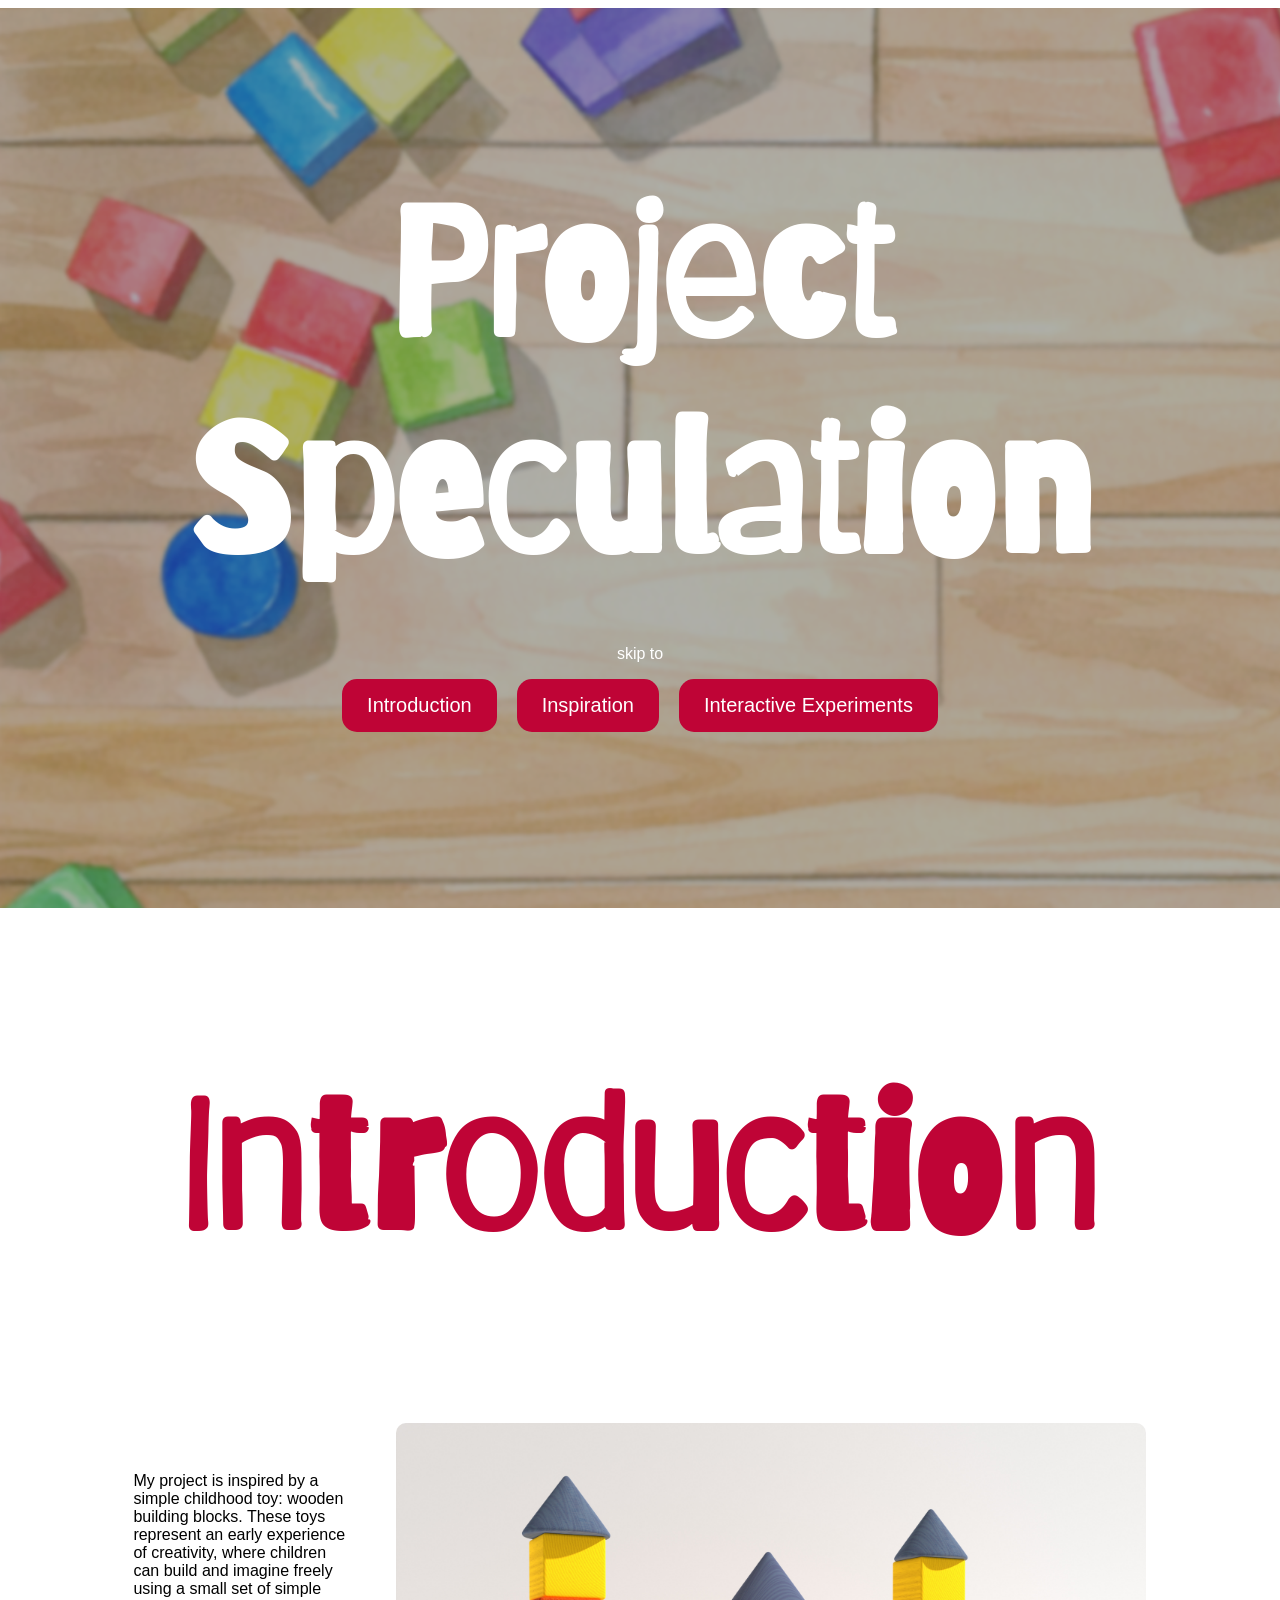
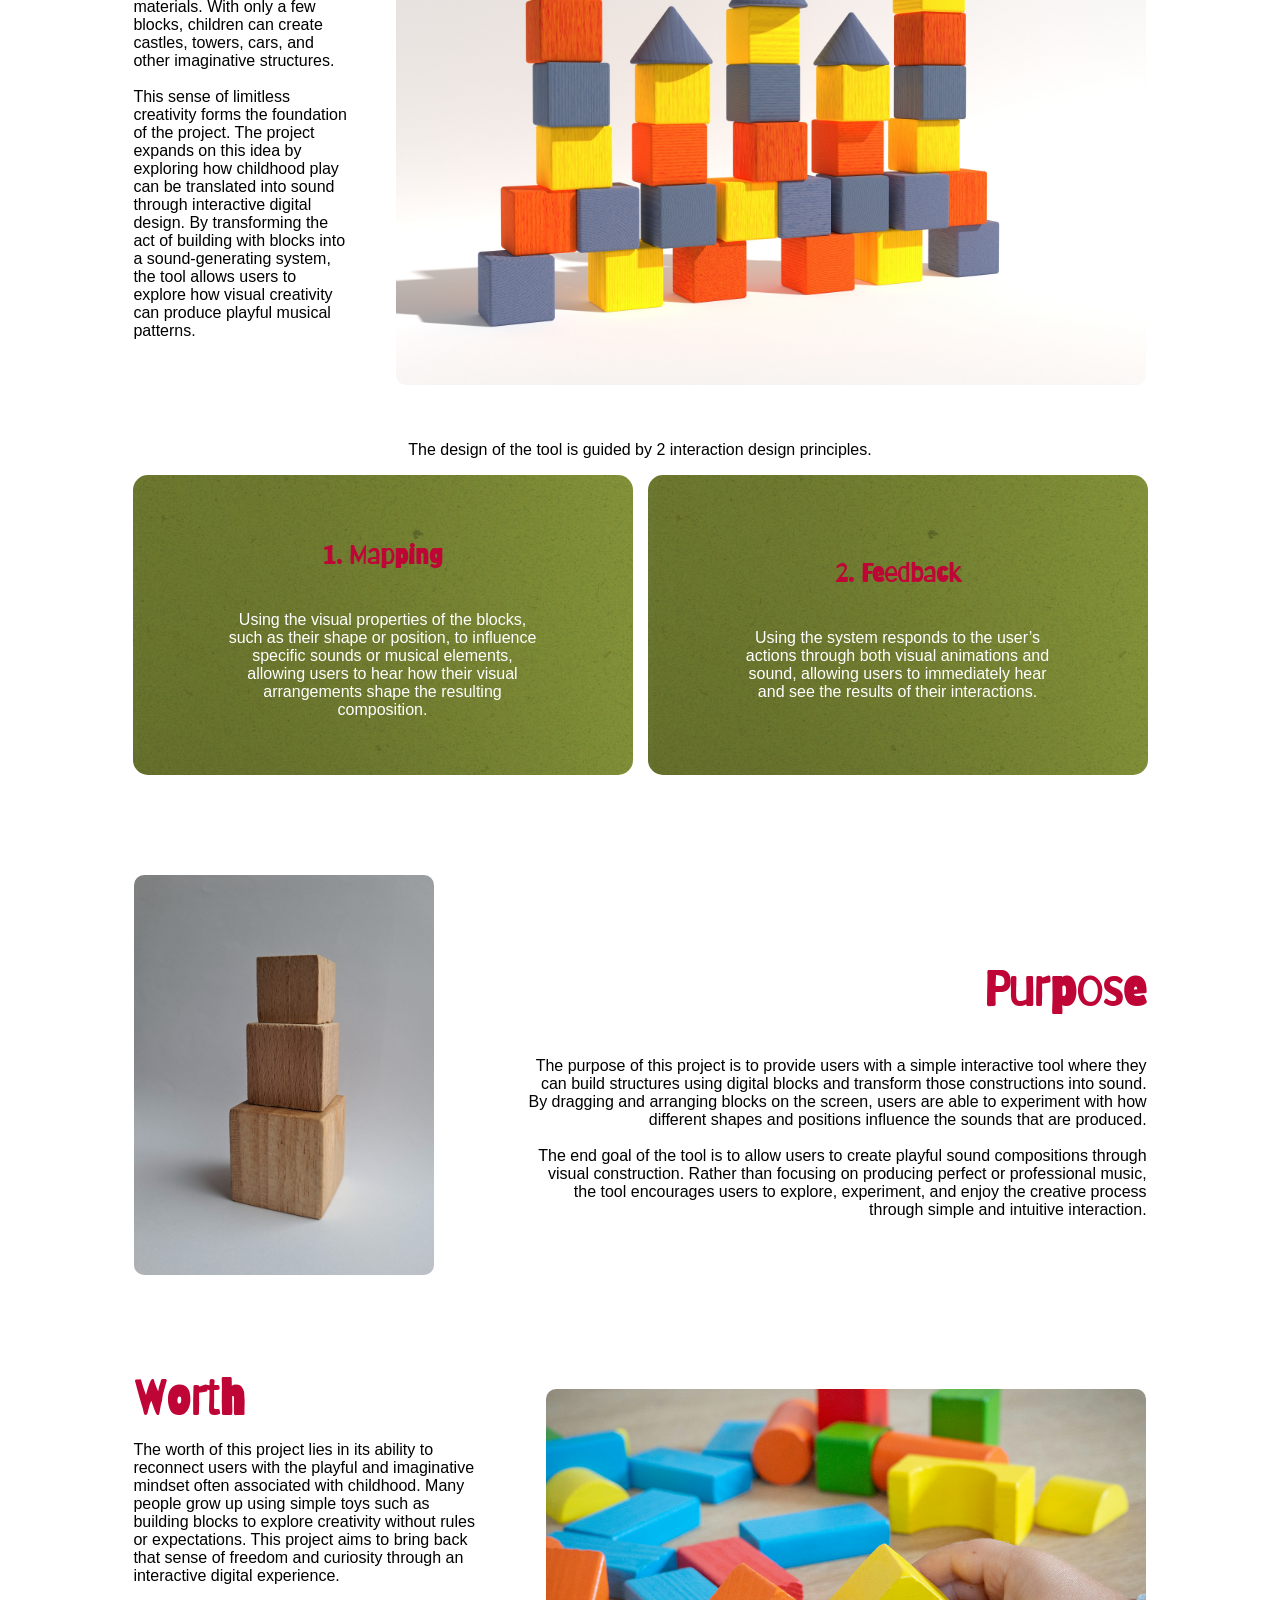
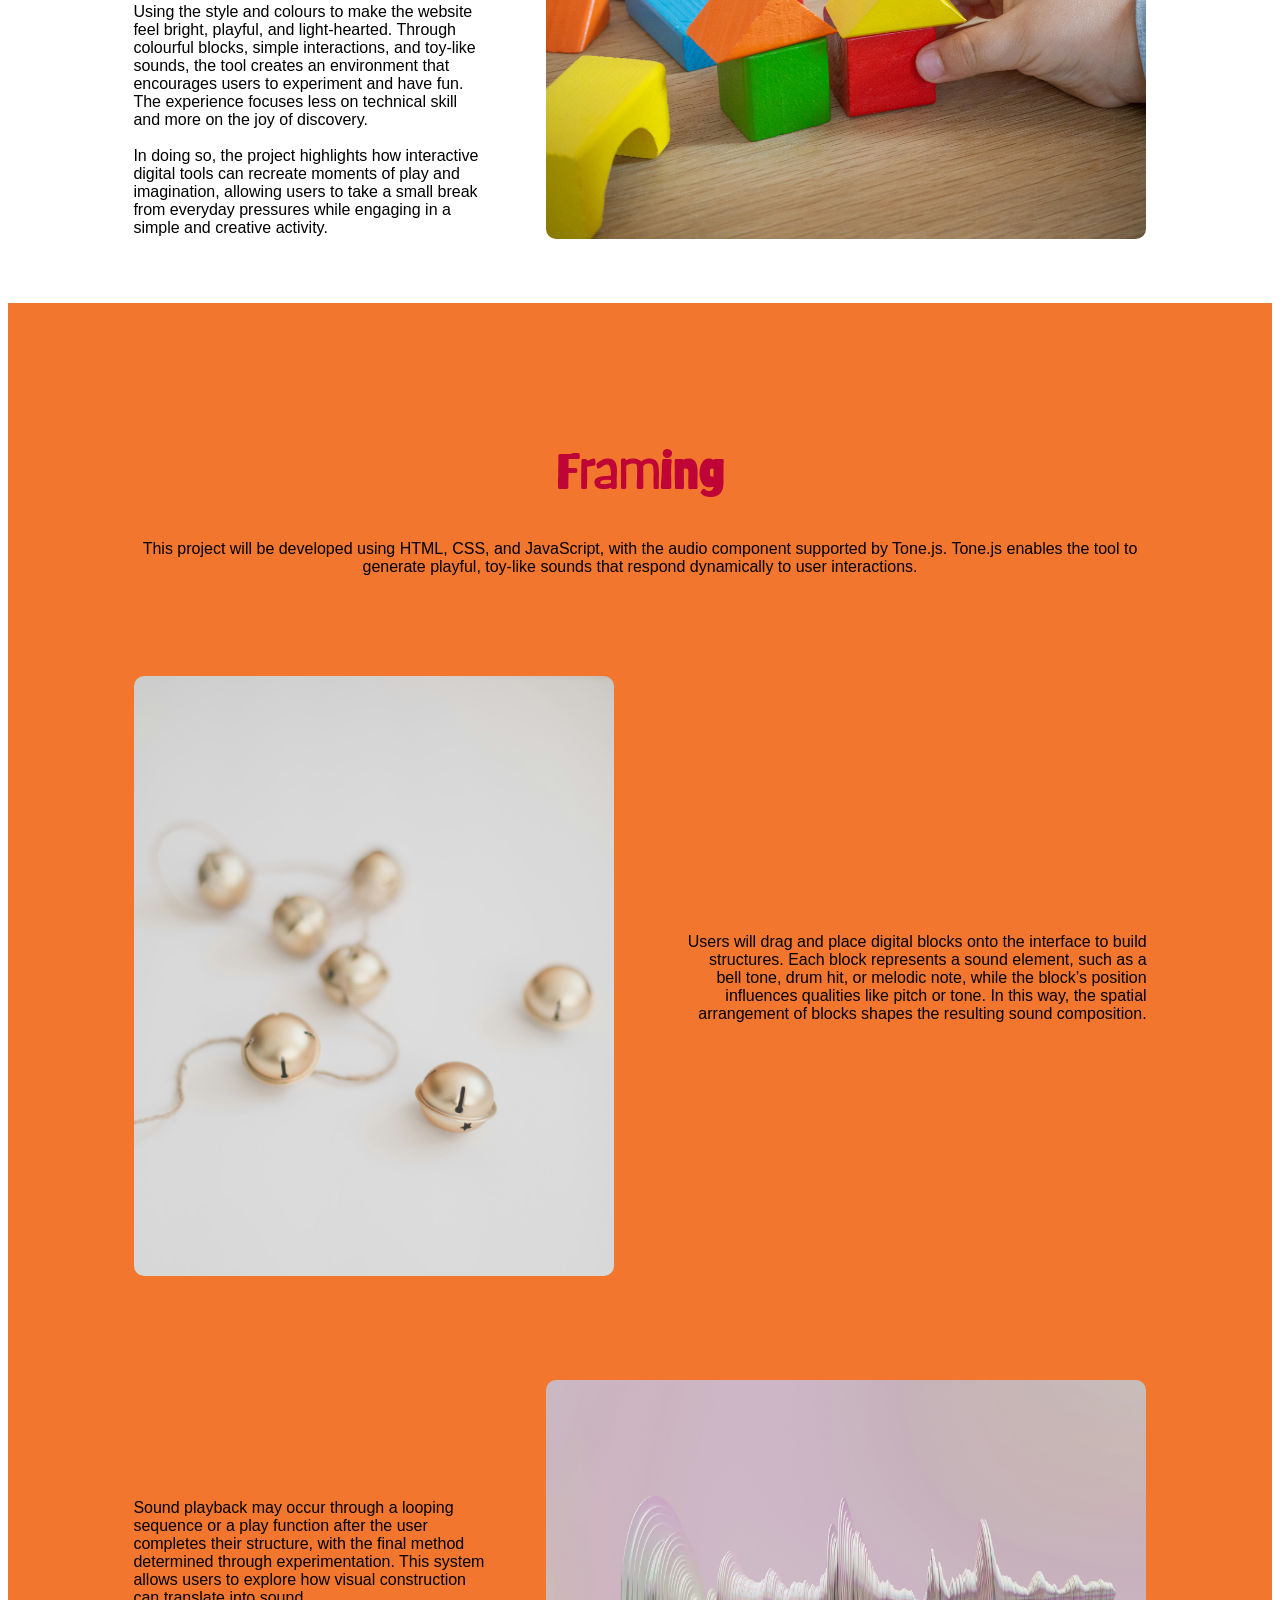
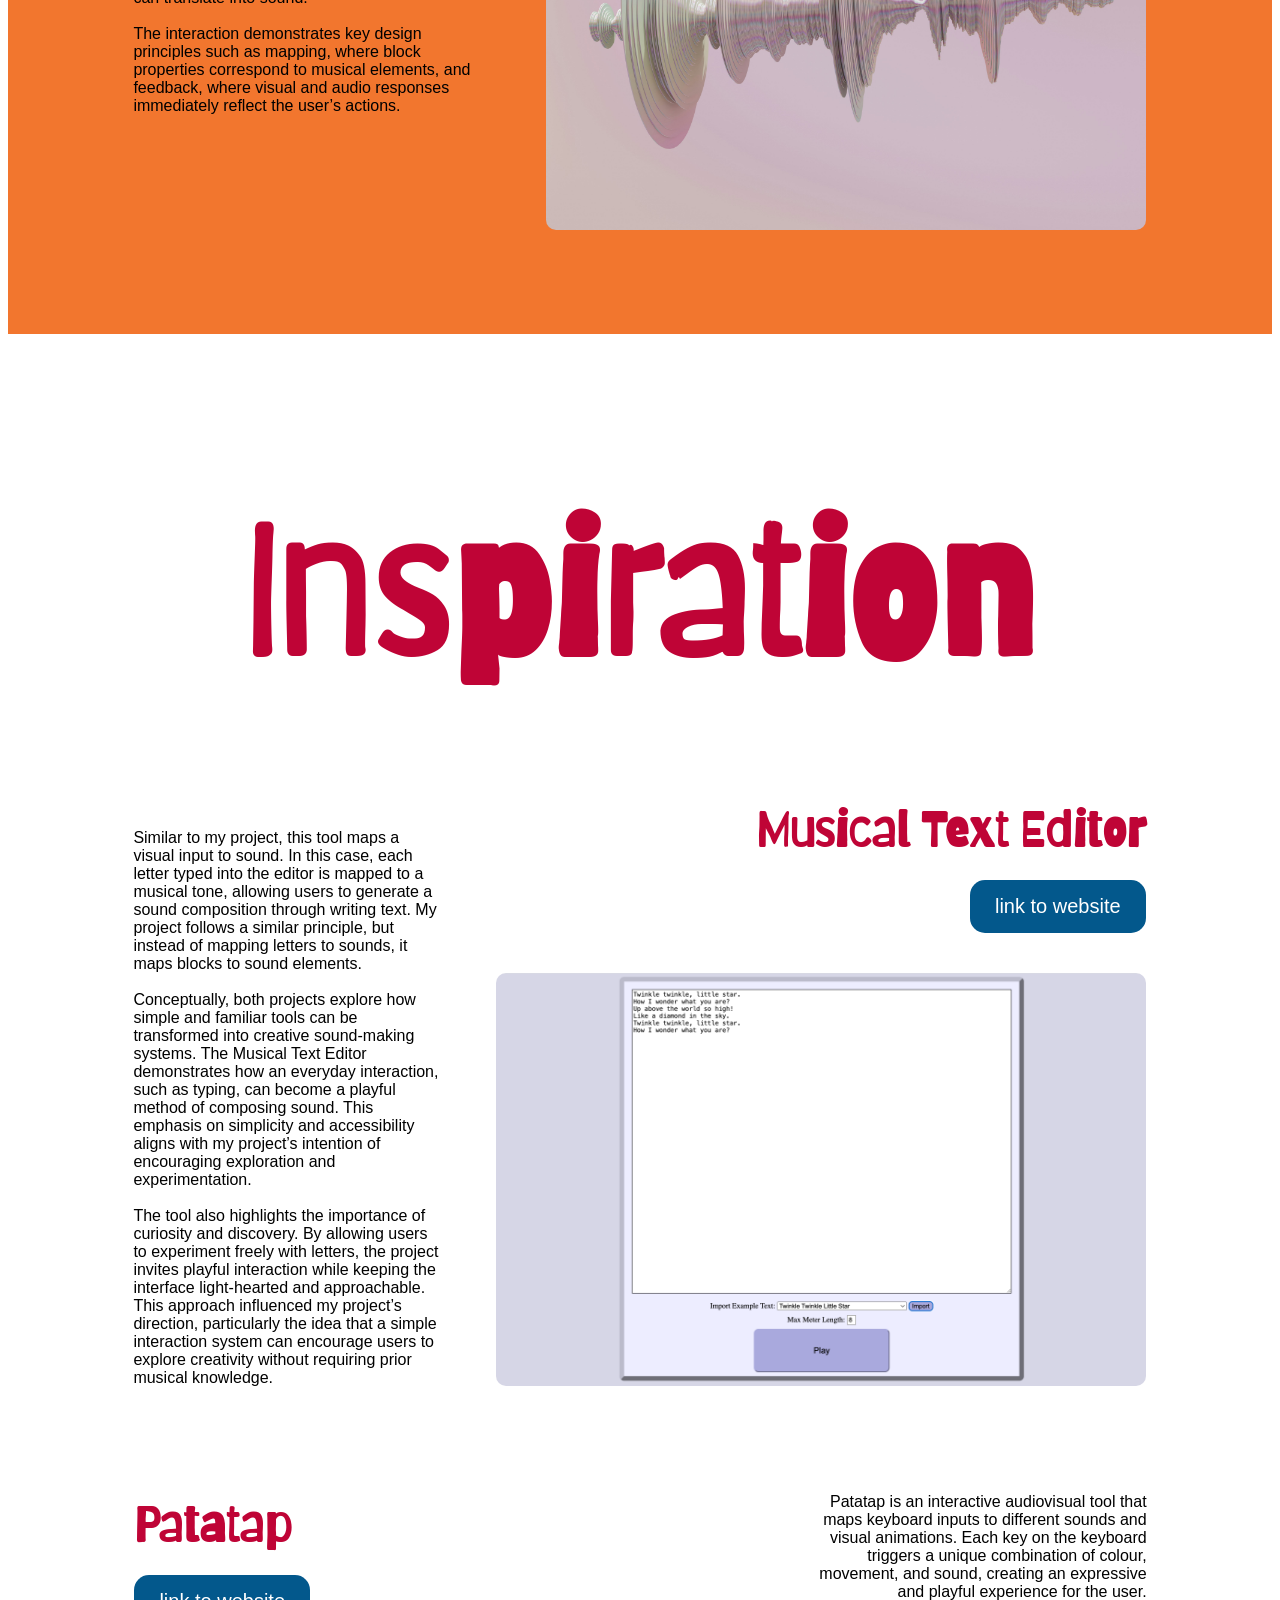
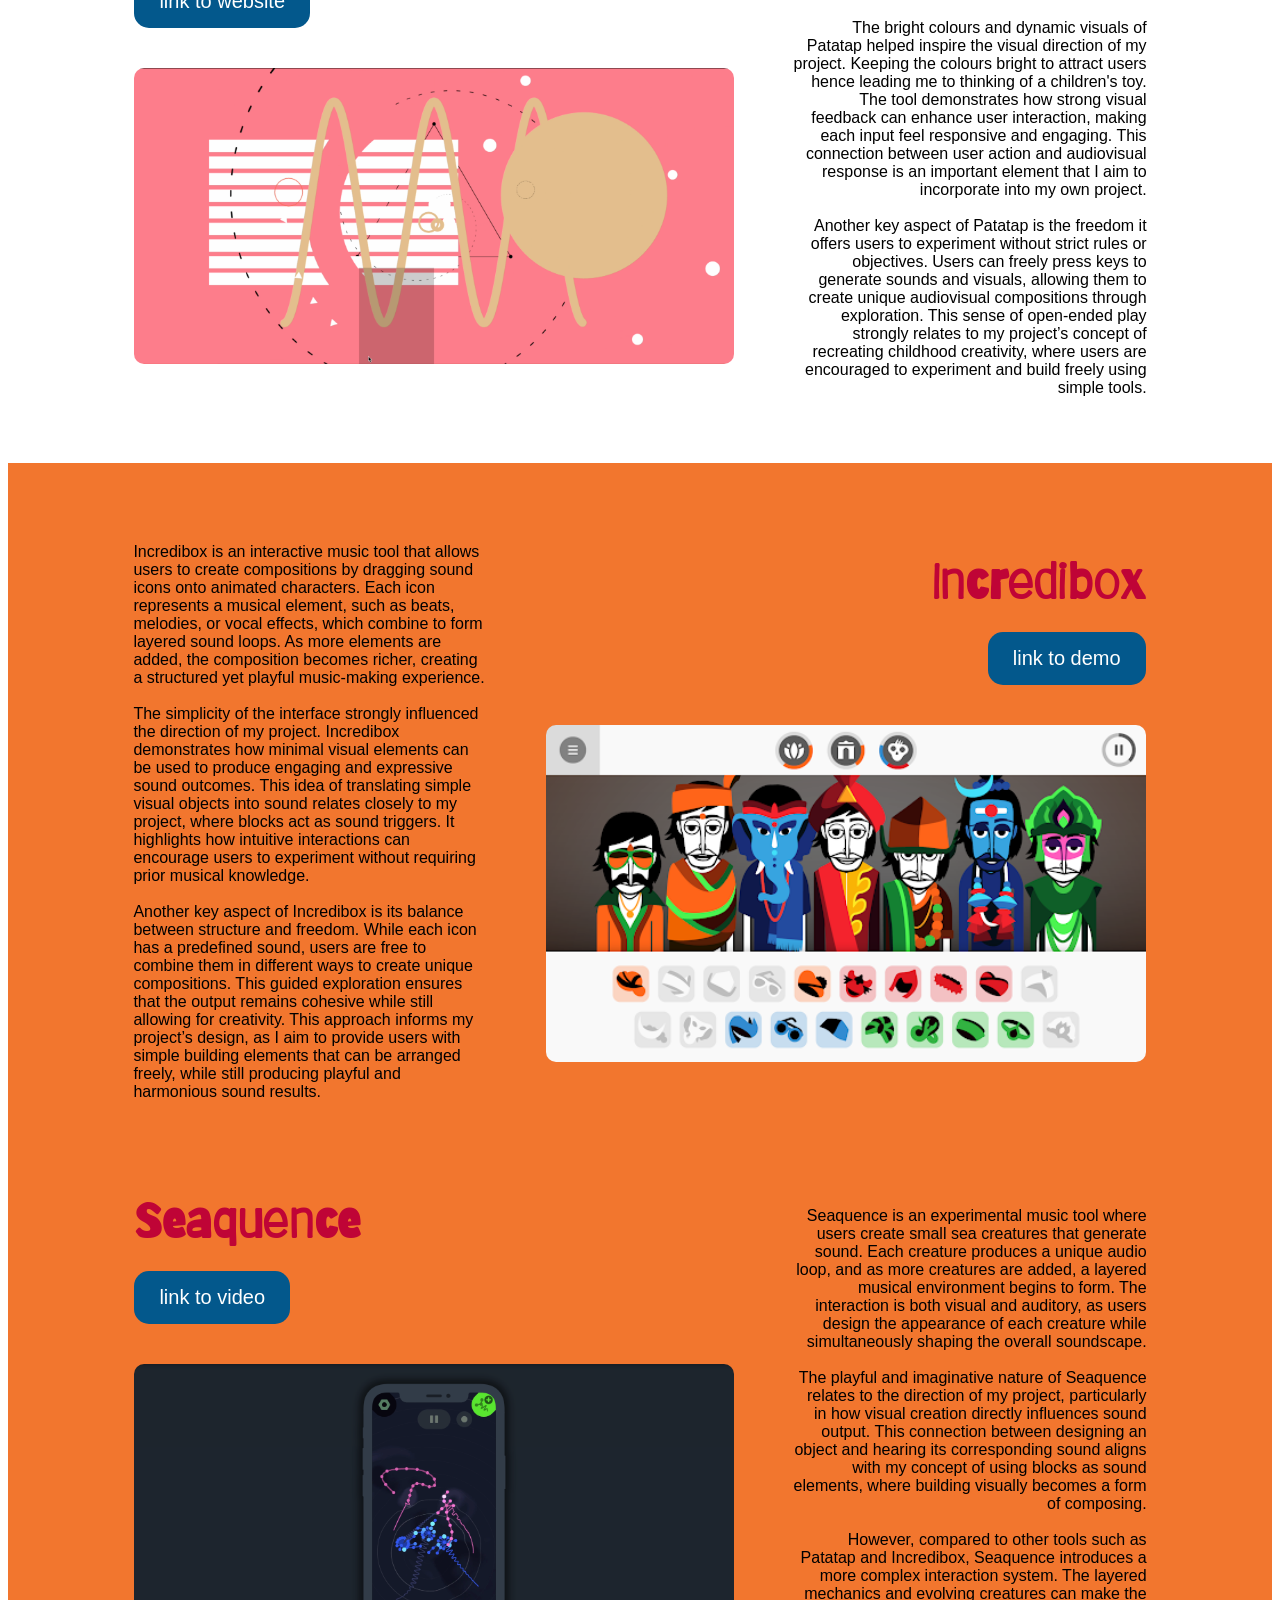
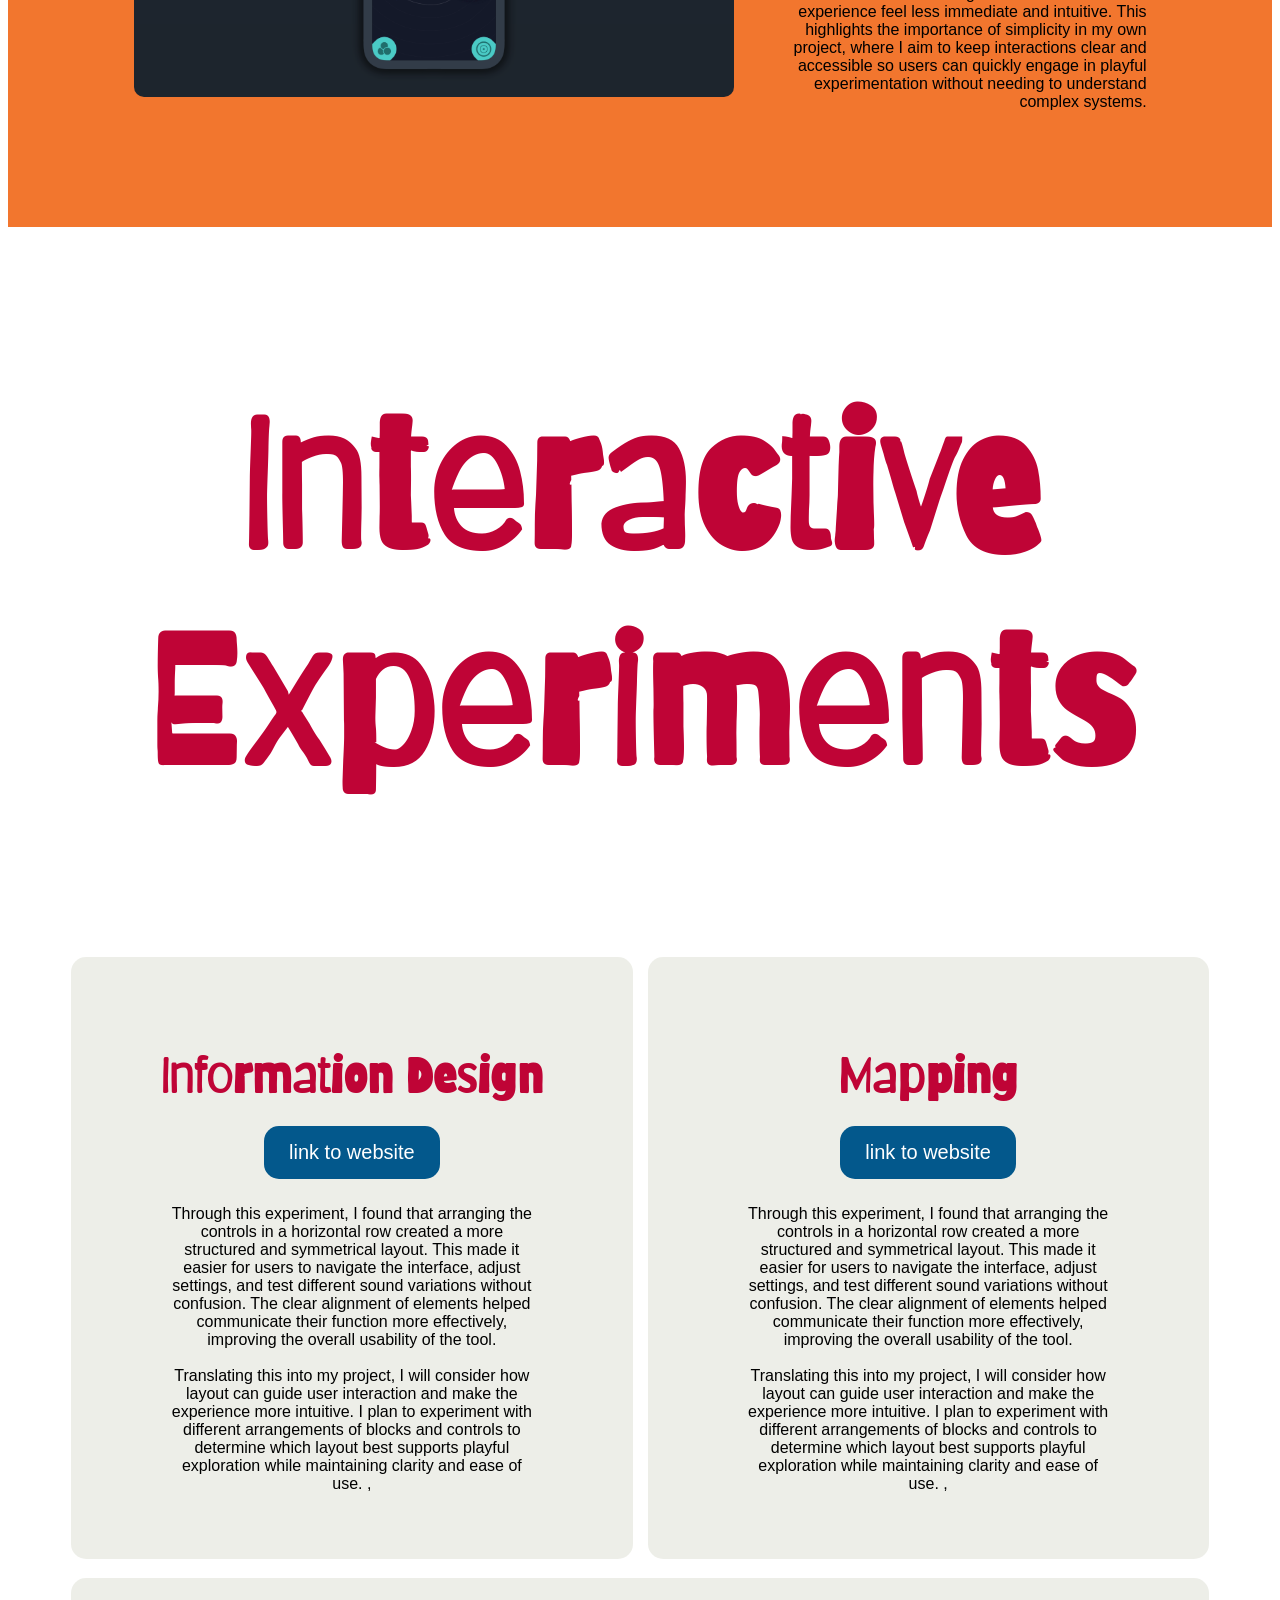
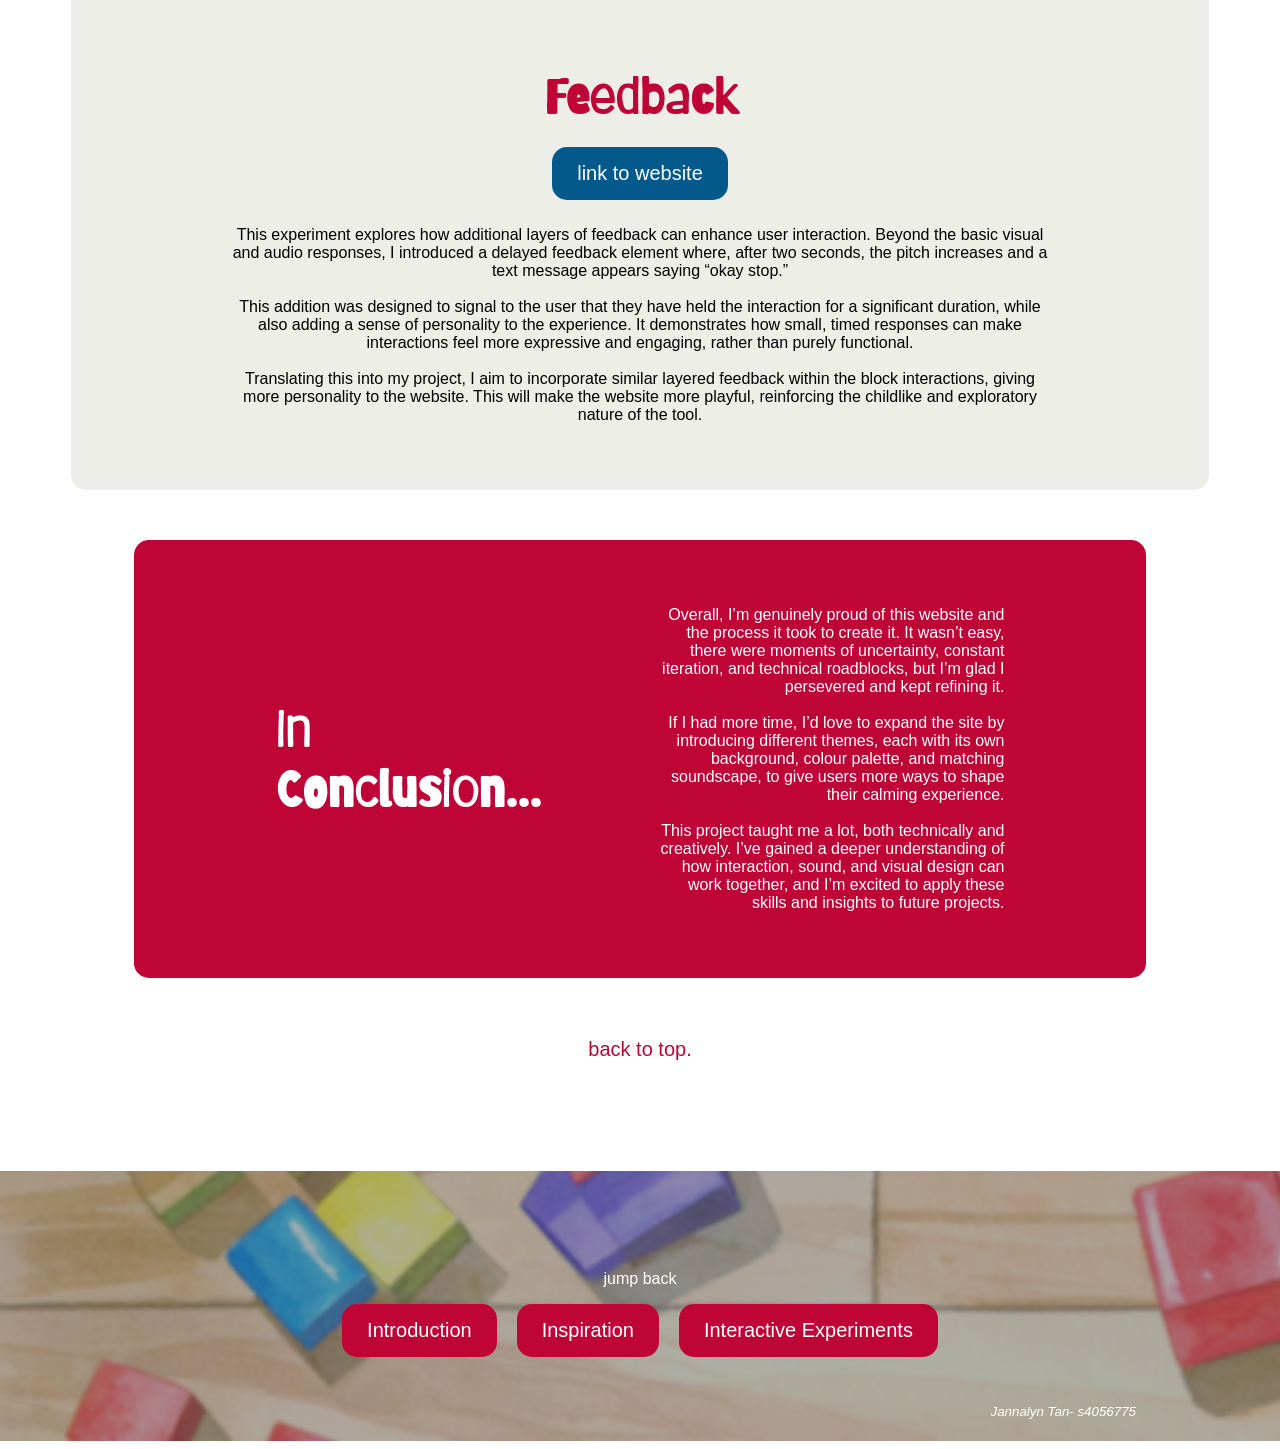
==== commit ff5226c0: "UPDATED" ====
--- a/assignment-1/index.html
+++ b/assignment-1/index.html
@@ -23,7 +23,12 @@
   <body>
     <section class="content">
       <div id="heading">
-        <h1 style="font-size: 180px; margin-top: -20px">Project Speculation</h1>
+        <h1
+          id="headertitle"
+          style="font-size: 180px; margin-top: -20px; color: white"
+        >
+          Project Speculation
+        </h1>
 
         <p style="margin-top: -100px">skip to</p>
         <div class="sidebyside">
@@ -80,7 +85,7 @@
 
       <div class="sidebyside2">
         <div class="background">
-          <h3 style="color: white">1. Mapping</h3>
+          <h3>1. Mapping</h3>
           <p>
             Using the visual properties of the blocks, such as their shape or
             position, to influence specific sounds or musical elements, allowing
@@ -90,7 +95,7 @@
         </div>
 
         <div class="background">
-          <h3 style="color: white">2. Feedback</h3>
+          <h3>2. Feedback</h3>
           <p>
             Using the system responds to the user’s actions through both visual
             animations and sound, allowing users to immediately hear and see the
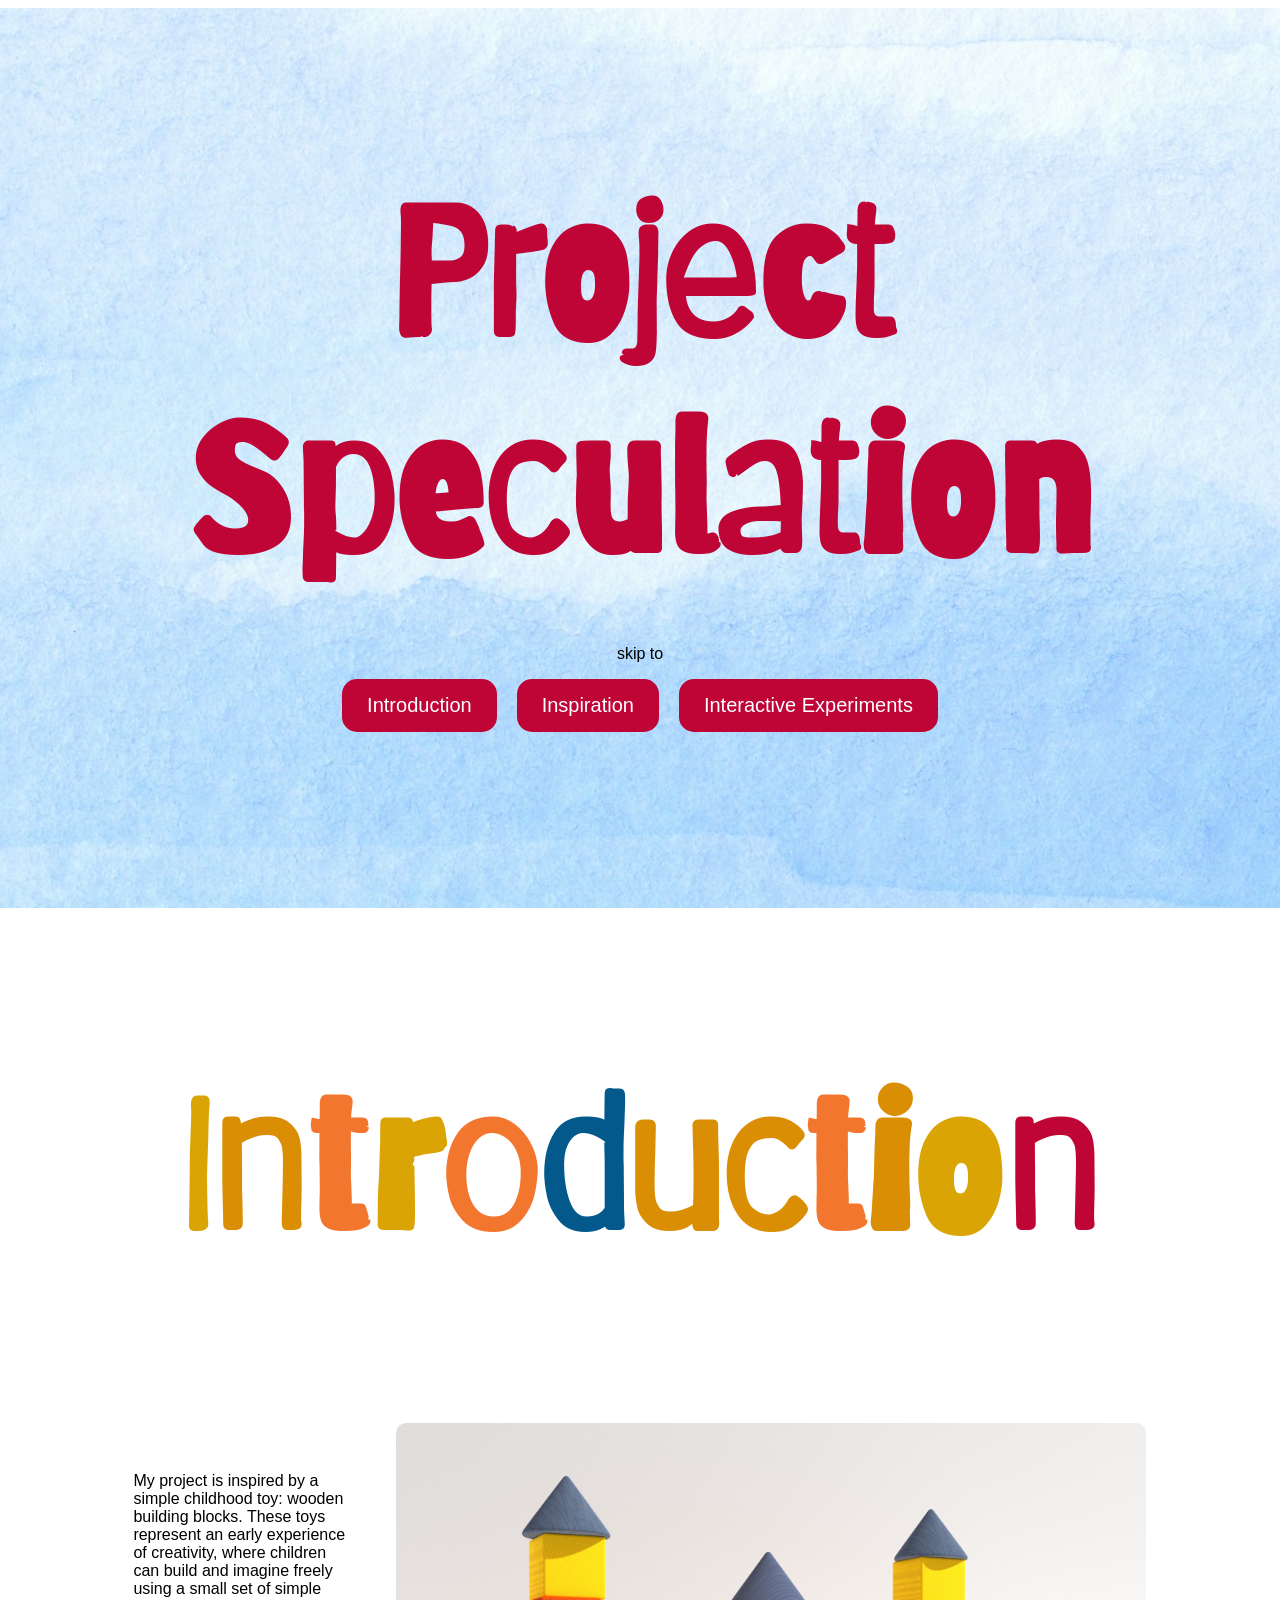
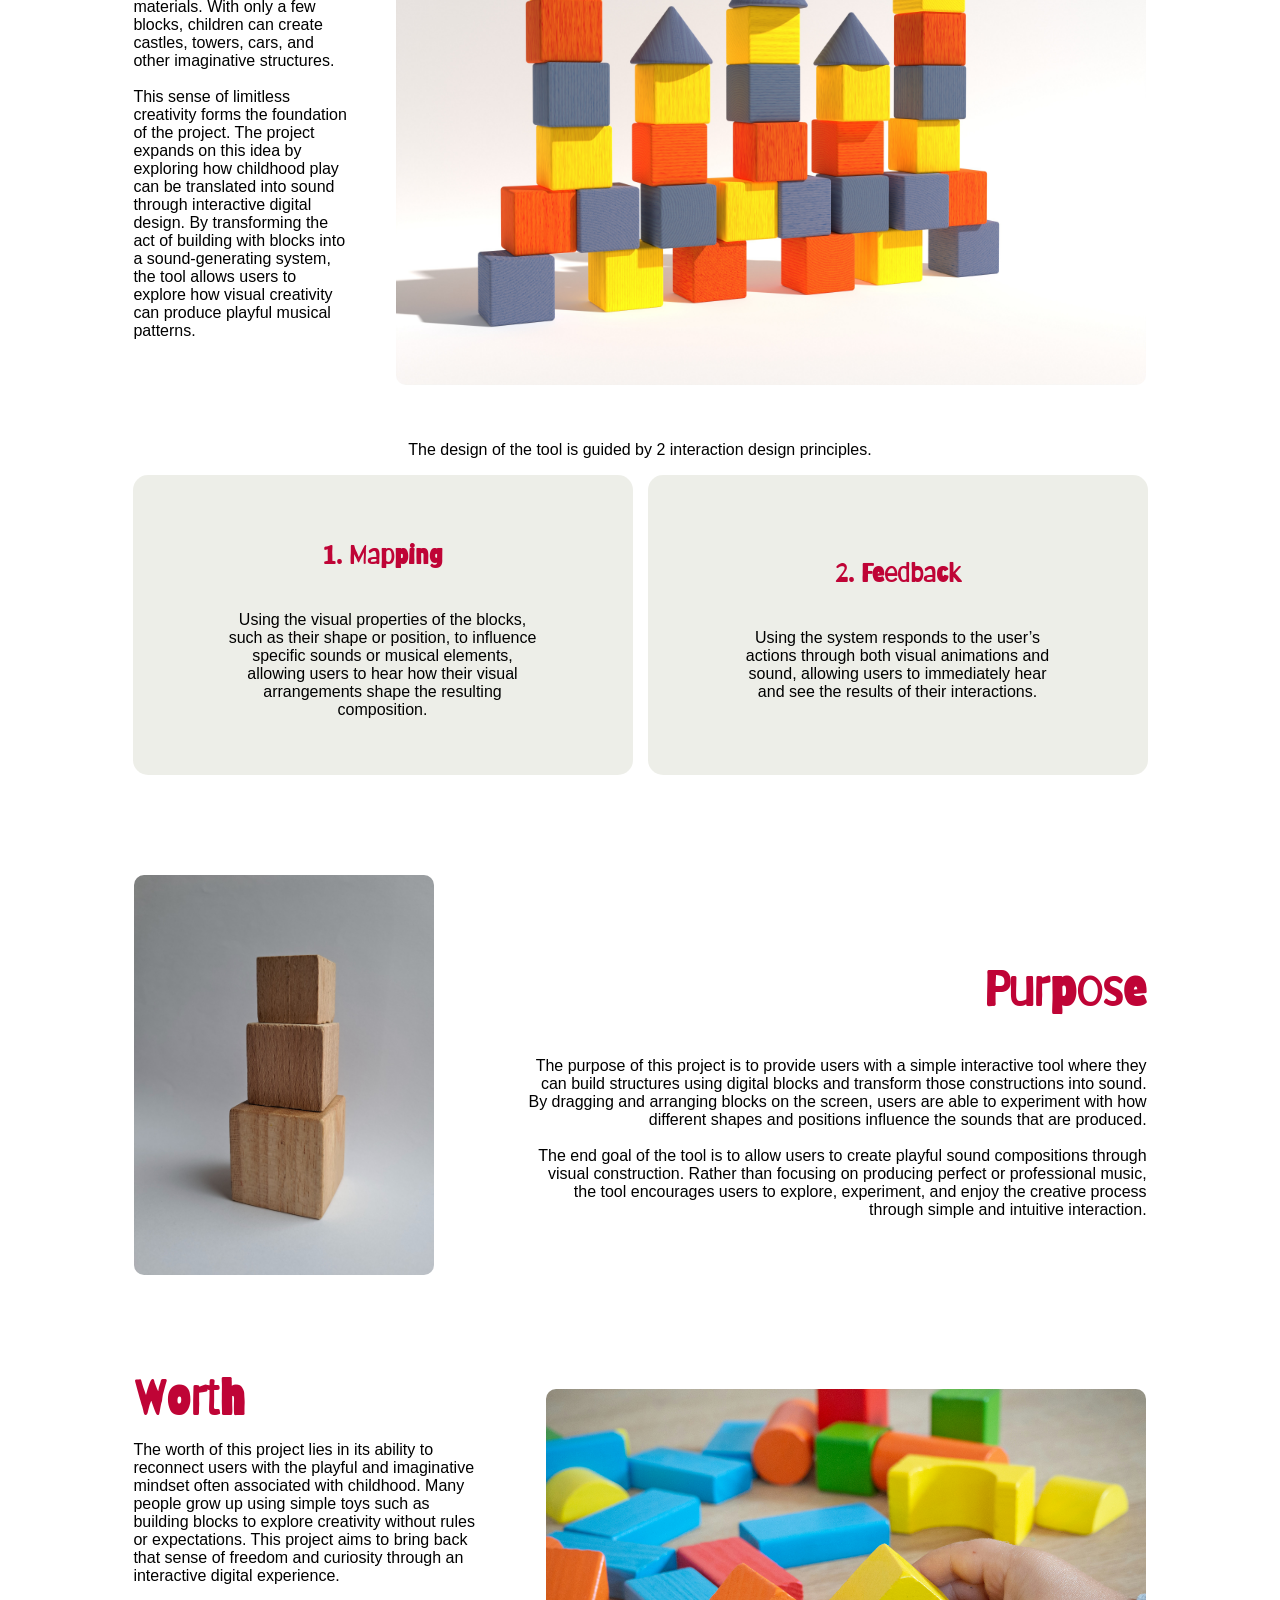
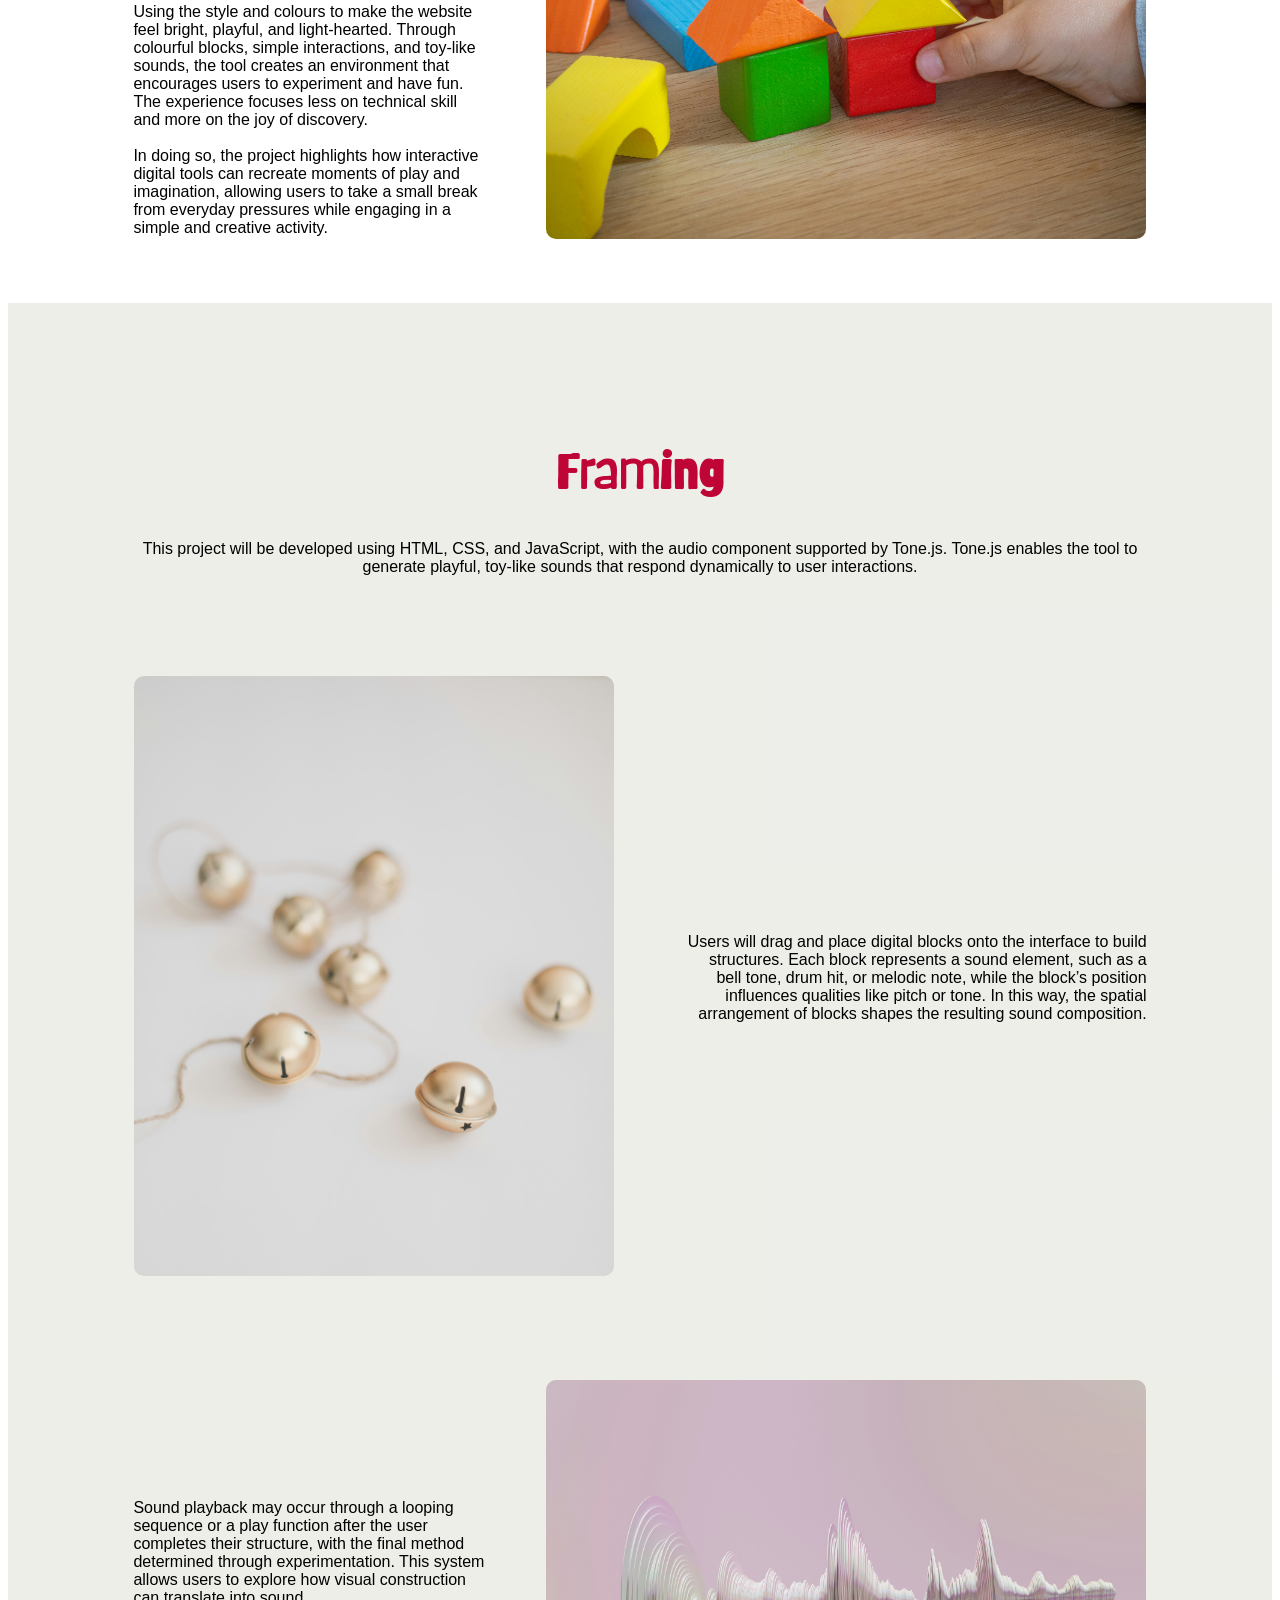
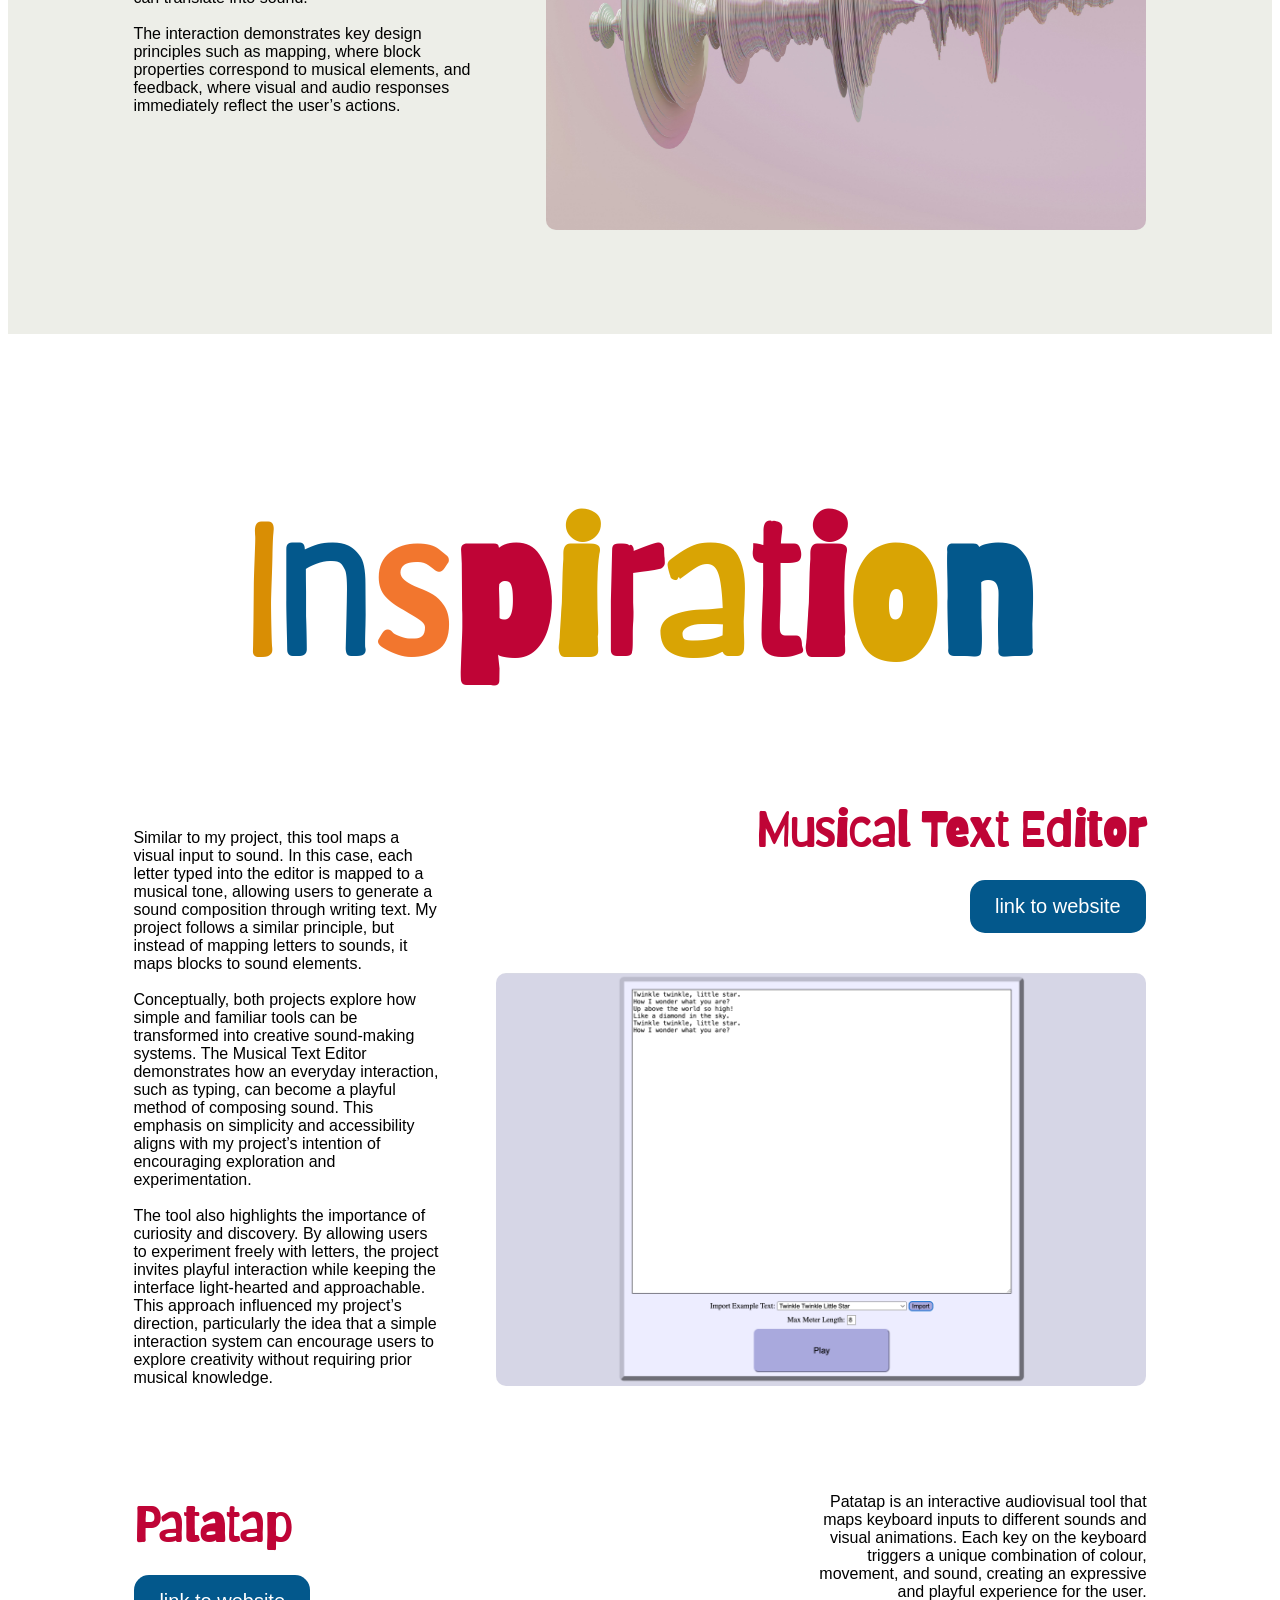
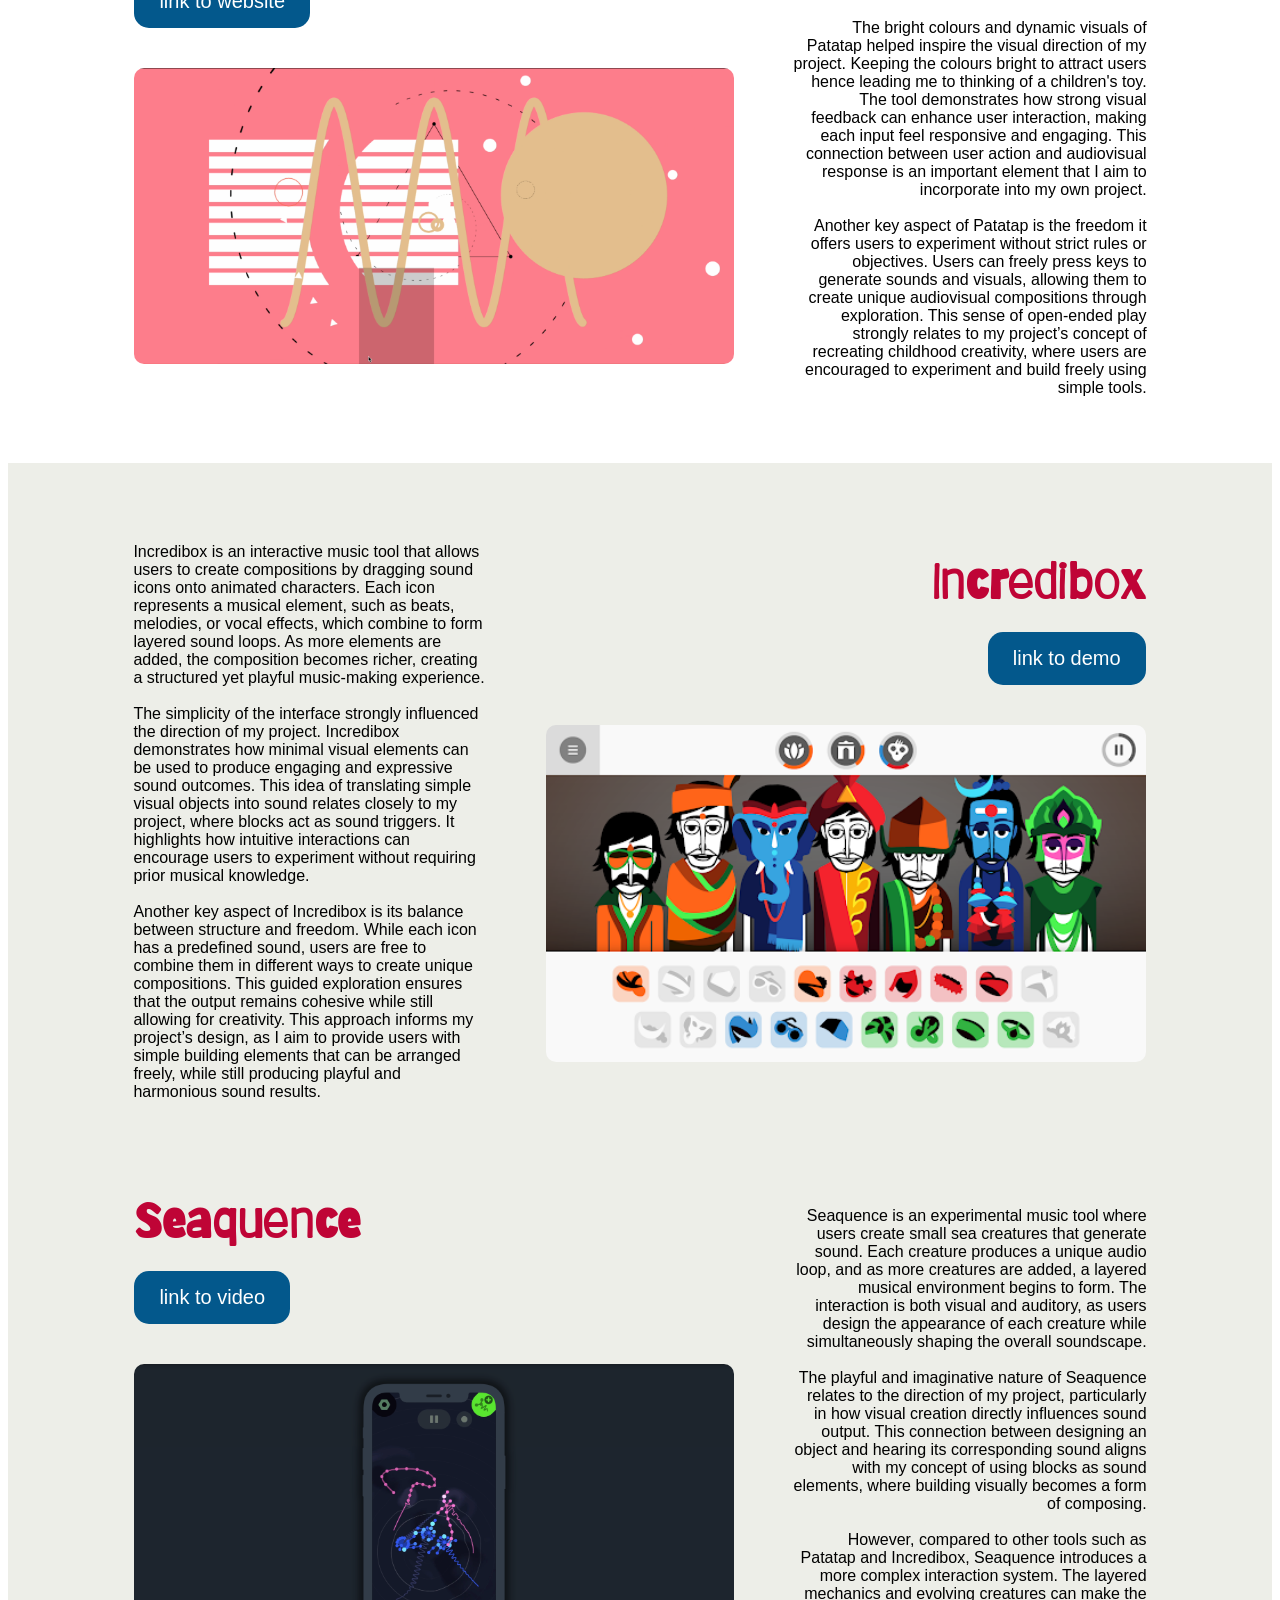
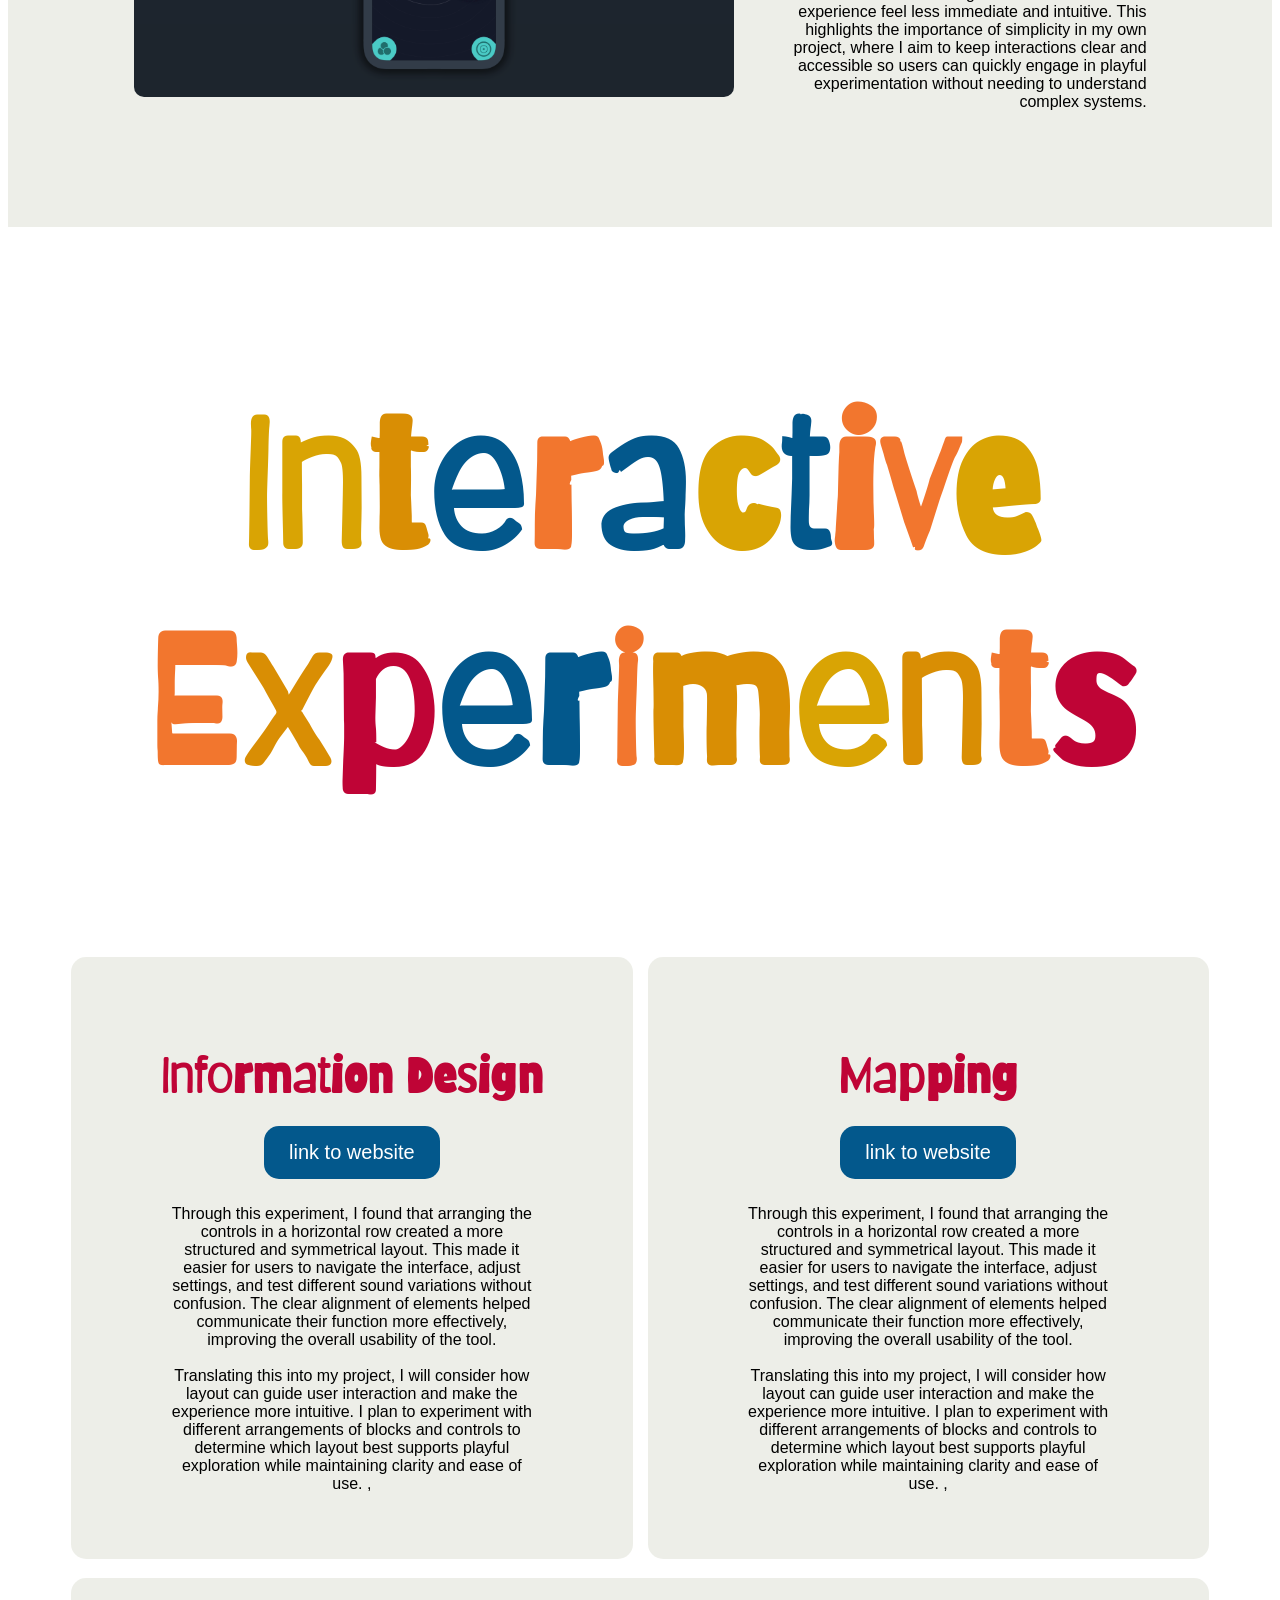
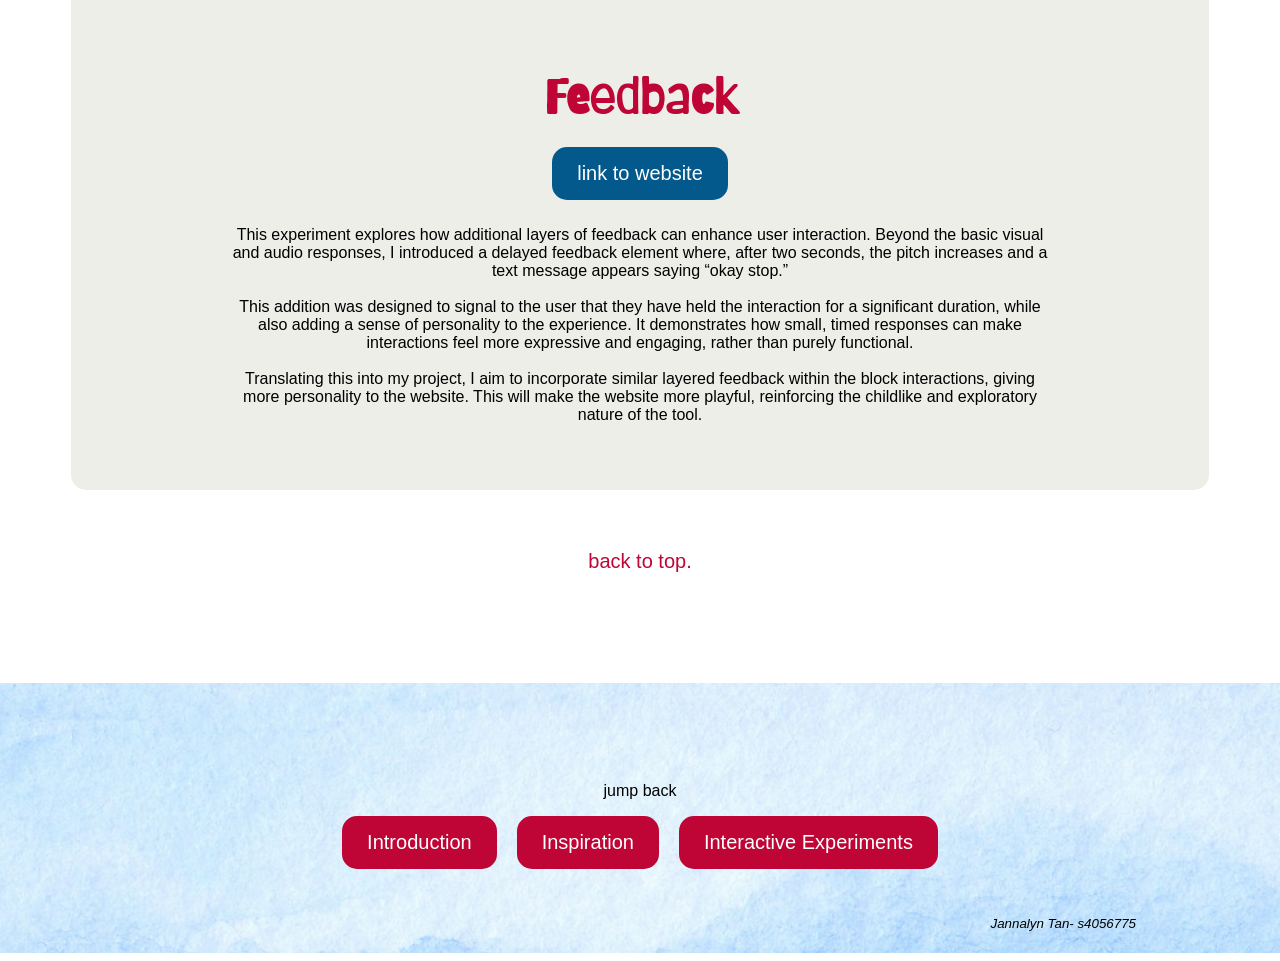
==== commit 785930e5: "update" ====
--- a/assignment-1/index.html
+++ b/assignment-1/index.html
@@ -23,10 +23,7 @@
   <body>
     <section class="content">
       <div id="heading">
-        <h1
-          id="headertitle"
-          style="font-size: 180px; margin-top: -20px; color: white"
-        >
+        <h1 id="headertitle" style="font-size: 180px; margin-top: -20px">
           Project Speculation
         </h1>
 
@@ -403,7 +400,9 @@
       <div class="sidebyside2">
         <div class="colouredBg">
           <h2>Information Design</h2>
-          <button class="experimentsBtn">link to website</button>
+          <a href="../informationDesignExperiment/index.html">
+            <button class="experimentsBtn">link to website</button>
+          </a>
           <p>
             Through this experiment, I found that arranging the controls in a
             horizontal row created a more structured and symmetrical layout.
@@ -422,7 +421,9 @@
 
         <div class="colouredBg">
           <h2>Mapping</h2>
-          <button class="experimentsBtn">link to website</button>
+          <a href="../feedbackDesignExperiement/index.html">
+            <button class="experimentsBtn">link to website</button>
+          </a>
           <p>
             Through this experiment, I found that arranging the controls in a
             horizontal row created a more structured and symmetrical layout.
@@ -443,7 +444,9 @@
       <div class="sidebyside2">
         <div class="colouredBg">
           <h2>Feedback</h2>
-          <button class="experimentsBtn">link to website</button>
+          <a href="../feedbackDesignExperiement/index.html" target="_blank">
+            <button class="experimentsBtn">link to website</button>
+          </a>
           <p>
             This experiment explores how additional layers of feedback can
             enhance user interaction. Beyond the basic visual and audio
@@ -466,26 +469,6 @@
         </div>
       </div>
 
-      <div id="summary" class="sidebyside">
-        <h1 class="left" style="color: white">In Conclusion...</h1>
-        <p class="right">
-          Overall, I’m genuinely proud of this website and the process it took
-          to create it. It wasn’t easy, there were moments of uncertainty,
-          constant iteration, and technical roadblocks, but I’m glad I
-          persevered and kept refining it.
-          <br /><br />
-          If I had more time, I’d love to expand the site by introducing
-          different themes, each with its own background, colour palette, and
-          matching soundscape, to give users more ways to shape their calming
-          experience.
-          <br /><br />
-          This project taught me a lot, both technically and creatively. I’ve
-          gained a deeper understanding of how interaction, sound, and visual
-          design can work together, and I’m excited to apply these skills and
-          insights to future projects.
-        </p>
-      </div>
-
       <button id="backTopBtn" style="margin-top: 50px">back to top.</button>
 
       <div id="ending">
--- a/assignment-1/assignment1.css
+++ b/assignment-1/assignment1.css
@@ -3,27 +3,13 @@
    ============================================ */
 
 :root {
-  --green: #bf0436;
-  --green-dark: #03588c;
-  --green-light: #d9a404;
-  --green-hover: #d98e04;
-  --green-tint: #f2762e;
-  --green-faint: #5359231a;
-}
-
-/* Color Theme Swatches in Hex */
-/* .Young-children-enjoying-in-the-playroom-1-hex { color: #BF0436; }
-.Young-children-enjoying-in-the-playroom-2-hex { color: #03588C; }
-.Young-children-enjoying-in-the-playroom-3-hex { color: #D9A404; }
-.Young-children-enjoying-in-the-playroom-4-hex { color: #D98E04; }
-.Young-children-enjoying-in-the-playroom-5-hex { color: #F2762E; }
-
-/* Color Theme Swatches in RGBA */
-/* .Young-children-enjoying-in-the-playroom-1-rgba { color: rgba(191, 3, 53, 1); }
-.Young-children-enjoying-in-the-playroom-2-rgba { color: rgba(2, 87, 140, 1); }
-.Young-children-enjoying-in-the-playroom-3-rgba { color: rgba(216, 163, 4, 1); }
-.Young-children-enjoying-in-the-playroom-4-rgba { color: rgba(216, 142, 4, 1); }
-.Young-children-enjoying-in-the-playroom-5-rgba { color: rgba(242, 117, 46, 1); } */
+  --red: #bf0436;
+  --blue: #03588c;
+  --yellow: #d9a404;
+  --yellow-dark: #d98e04;
+  --orange: #f2762e;
+  --faint: #5359231a;
+}
 
 /* ============================================
    BASE
@@ -38,12 +24,13 @@
   font-weight: lighter;
   margin-left: 10%;
   margin-right: 10%;
+  color: #000;
 }
 
 h1,
 h2,
 h3 {
-  color: var(--green);
+  color: var(--red);
   font-family: "Barriecito", system-ui;
 }
 
@@ -67,7 +54,7 @@
 a:hover {
   text-decoration: none;
   scale: 1.25;
-  background-color: var(--green-faint);
+  background-color: var(--faint);
   border-radius: 15px;
 }
 
@@ -131,7 +118,7 @@
   font-size: 20px;
   font-family: "Gill Sans", "Gill Sans MT", Calibri, "Trebuchet MS", sans-serif;
   font-weight: lighter;
-  color: var(--green);
+  color: var(--red);
   border: none;
   background-color: transparent;
   cursor: pointer;
@@ -146,7 +133,7 @@
 .links,
 .experimentsBtn {
   color: white;
-  background-color: var(--green-dark);
+  background-color: var(--blue);
   border-radius: 15px;
   padding: 15px 25px;
   font-size: 20px;
@@ -162,7 +149,6 @@
   scale: 1.1;
 }
 
-/* only what's different between the two */
 .links {
   margin-top: -30px;
   margin-bottom: 40px;
@@ -179,7 +165,9 @@
 #heading,
 #ending {
   width: 100vw;
-  background-image: url(images/background.png);
+  background-image: url(images/kseniya-lapteva-kOajnscQxW8-unsplash.jpg);
+  background-repeat: no-repeat;
+  background-position: center;
   color: white;
   display: flex;
   flex-direction: column;
@@ -201,7 +189,7 @@
 #heading button,
 #ending button {
   color: white;
-  background-color: var(--green);
+  background-color: var(--red);
   border-radius: 15px;
   padding: 15px 25px;
 }
@@ -228,7 +216,7 @@
    ============================================ */
 
 #summary {
-  background-color: var(--green);
+  background-color: var(--red);
   padding: 50px;
   margin: 50px 10% 0;
   border-radius: 15px;
@@ -247,7 +235,7 @@
    ============================================ */
 
 .backgroundcolour {
-  background-color: var(--green-tint);
+  background-color: var(--faint);
   margin-top: 50px;
   padding: 100px 0;
 }
@@ -255,7 +243,7 @@
 .background,
 .background1,
 .background2 {
-  background-image: url(images/background-texture.png);
+  background-color: var(--faint);
   border-radius: 15px;
   padding: 50px;
   display: flex;
@@ -263,6 +251,7 @@
   justify-content: center;
   align-items: center;
   text-align: center;
+  color: #000;
 }
 
 .background {
@@ -280,7 +269,7 @@
 }
 
 .colouredBg {
-  background-color: var(--green-faint);
+  background-color: var(--faint);
   padding: 50px;
   border-radius: 15px;
   color: rgb(0, 0, 0);
@@ -299,7 +288,7 @@
 }
 
 .hoverover:hover {
-  background-color: var(--green);
+  background-color: var(--red);
   border-radius: 10px;
 }
 
@@ -332,7 +321,7 @@
 #inspiration,
 #interactive {
   font-size: 180px;
-  color: var(--green);
+  color: var(--red);
 }
 
 /* ============================================
@@ -344,7 +333,7 @@
   bottom: 30px;
   right: 30px;
   z-index: 1000;
-  background-color: var(--green-light);
+  background-color: var(--yellow);
   color: white;
   border: none;
   width: 45px;
@@ -359,7 +348,11 @@
 }
 
 #backToTopBtn:hover {
-  background-color: var(--green-hover);
+  background-color: var(--yellow-dark);
+}
+
+#backTopBtn:hover {
+  color: var(--blue);
 }
 
 #backToTopBtn.show {
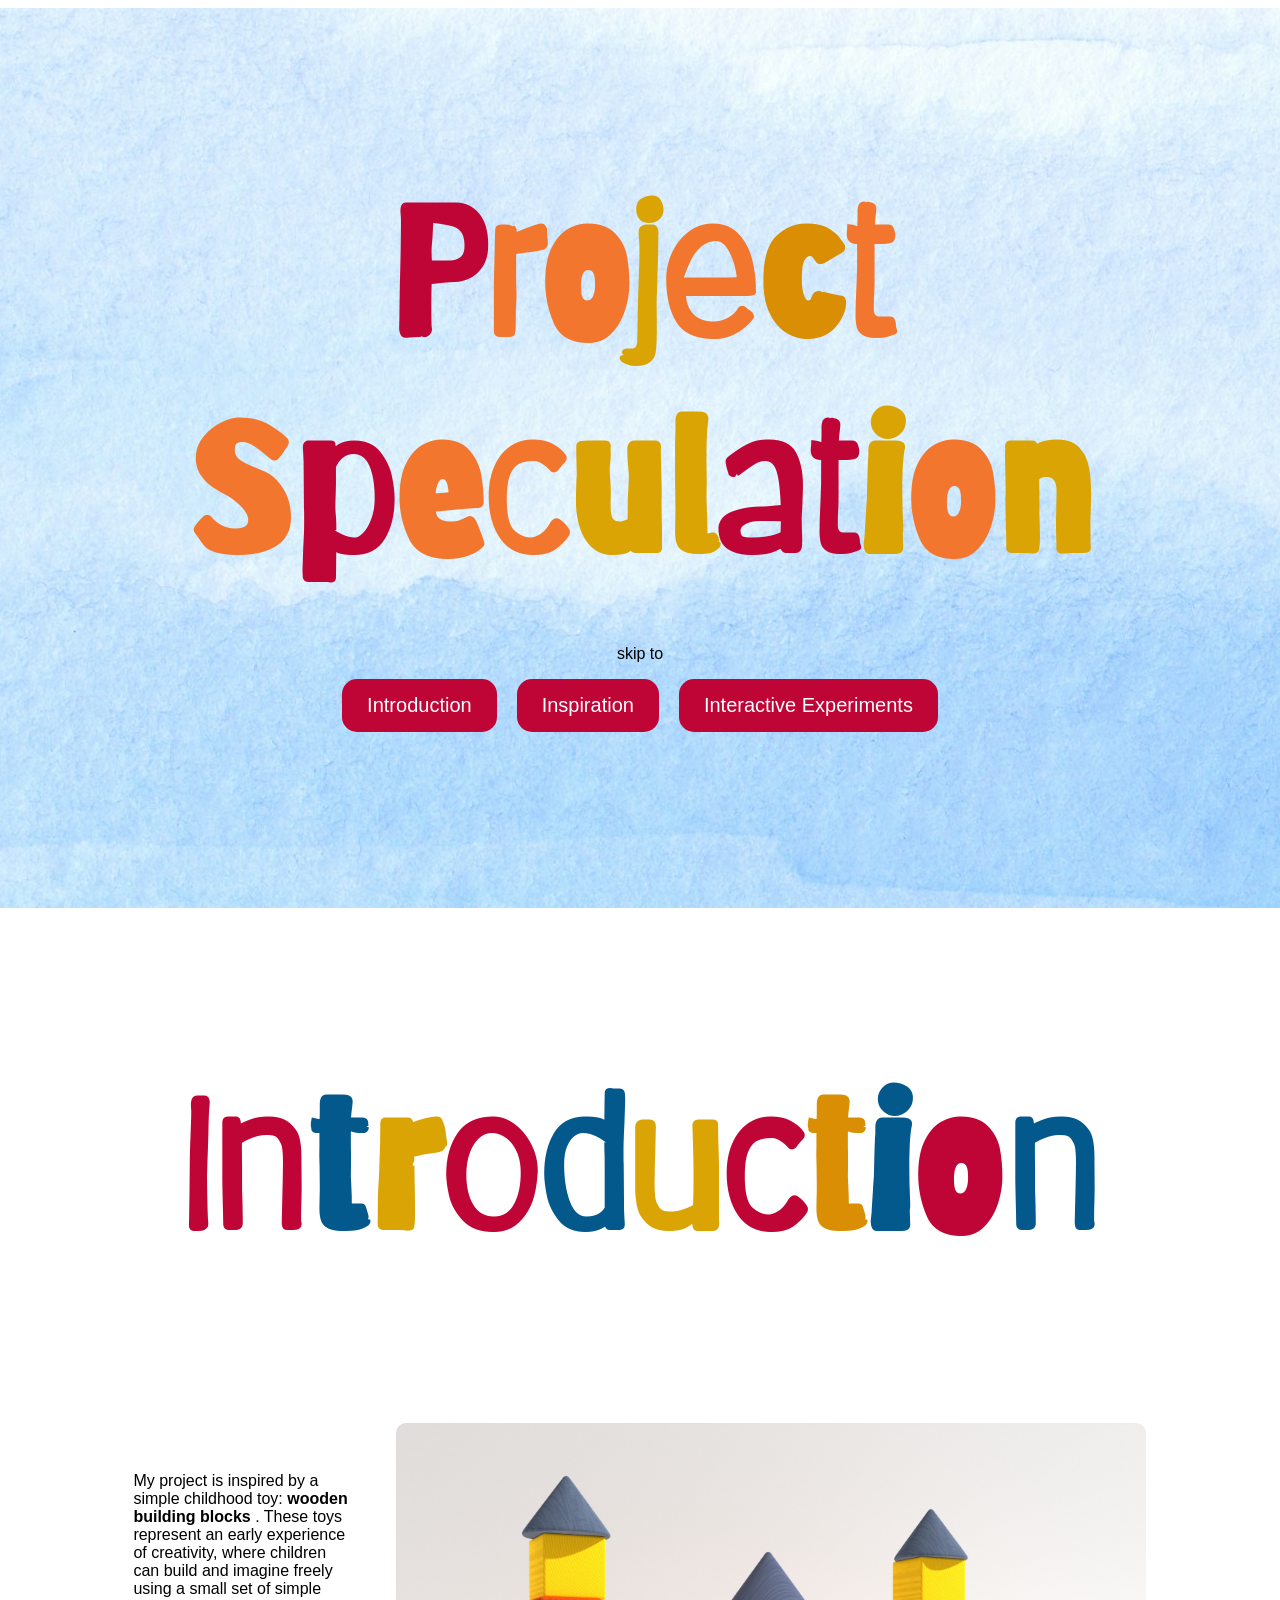
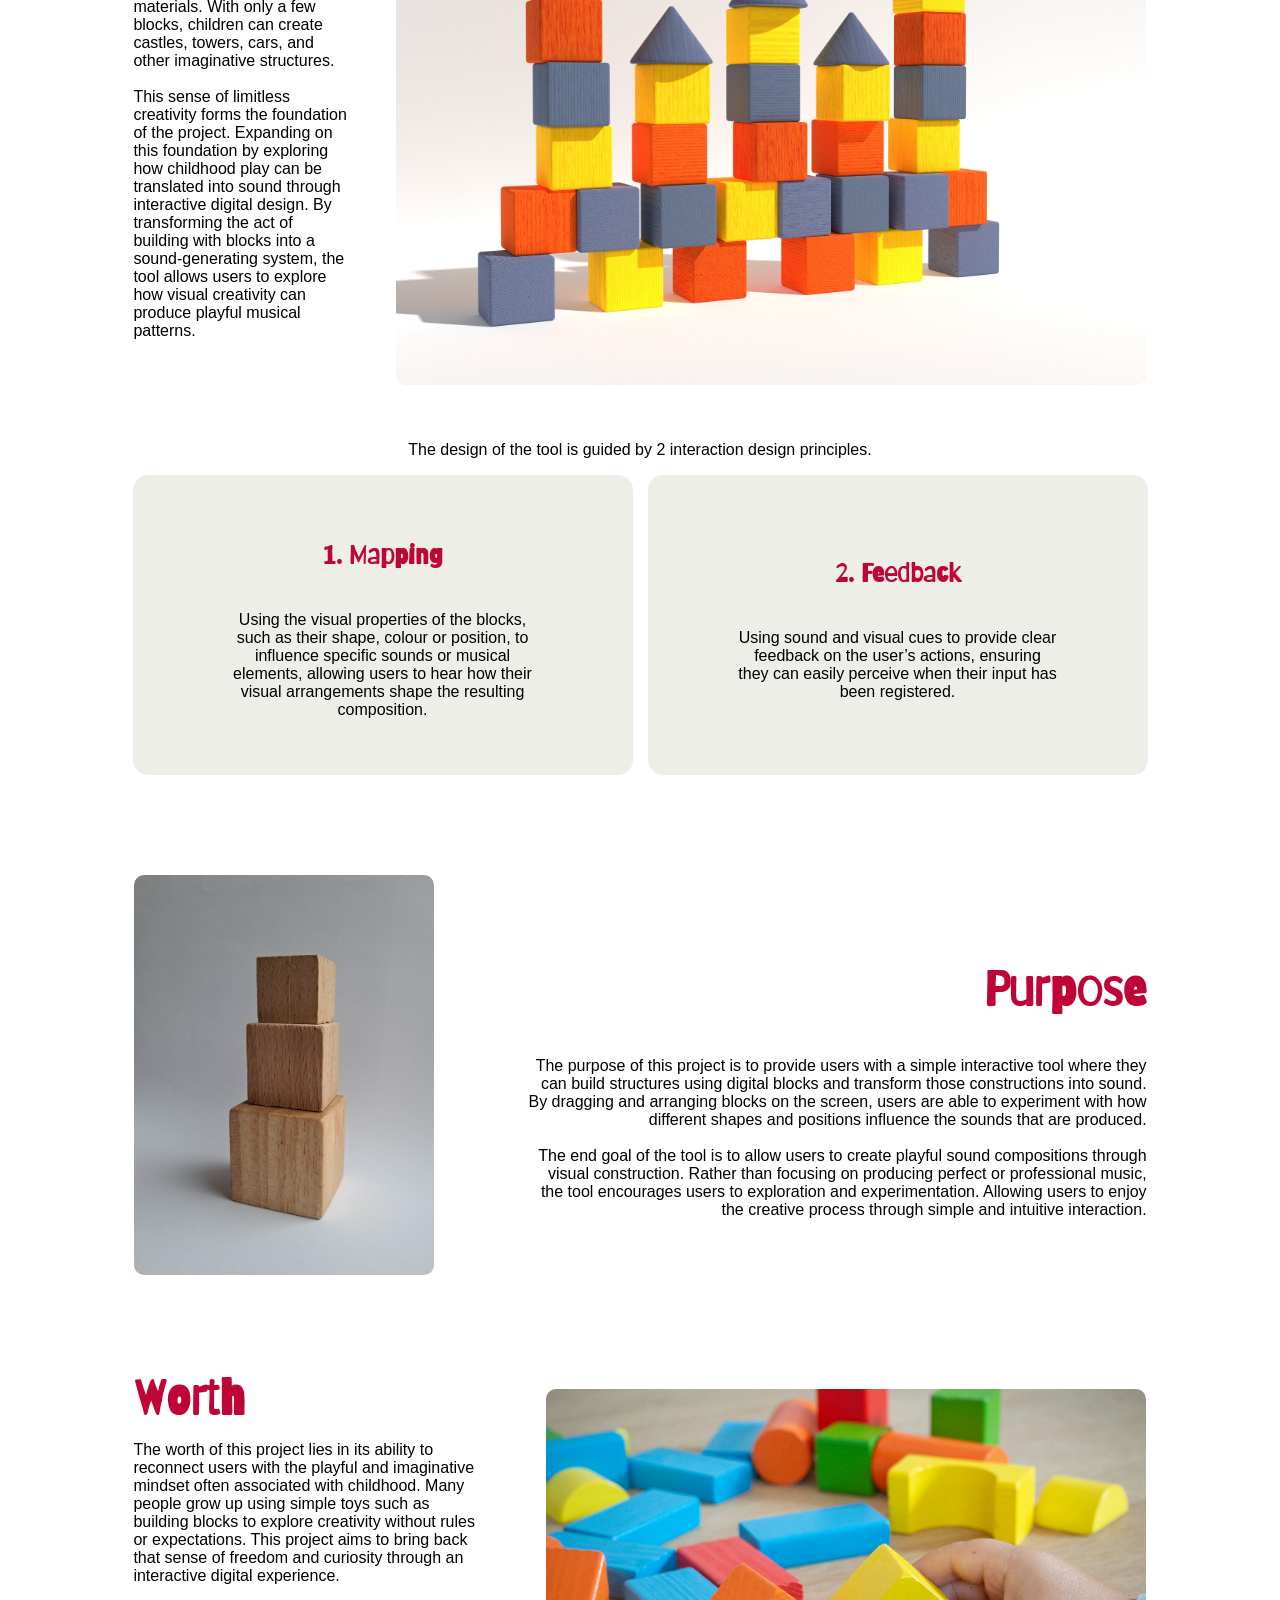
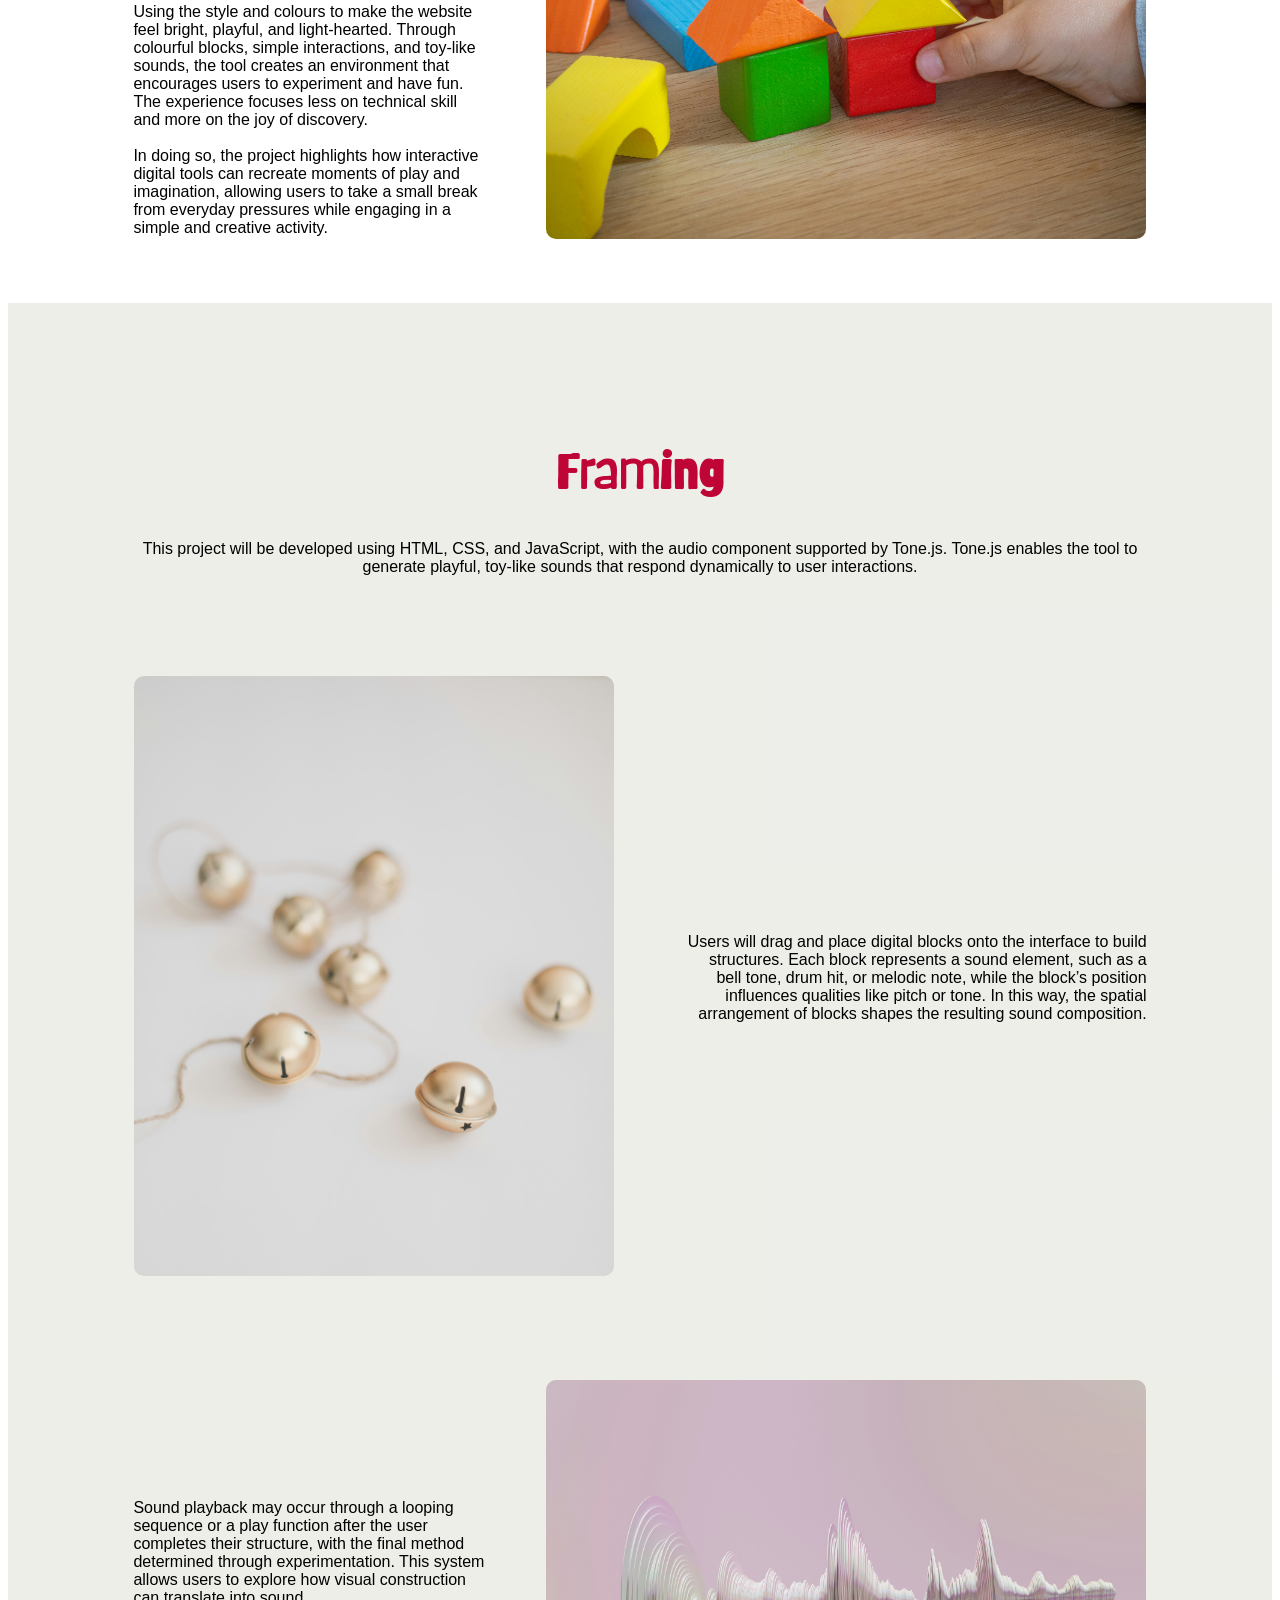
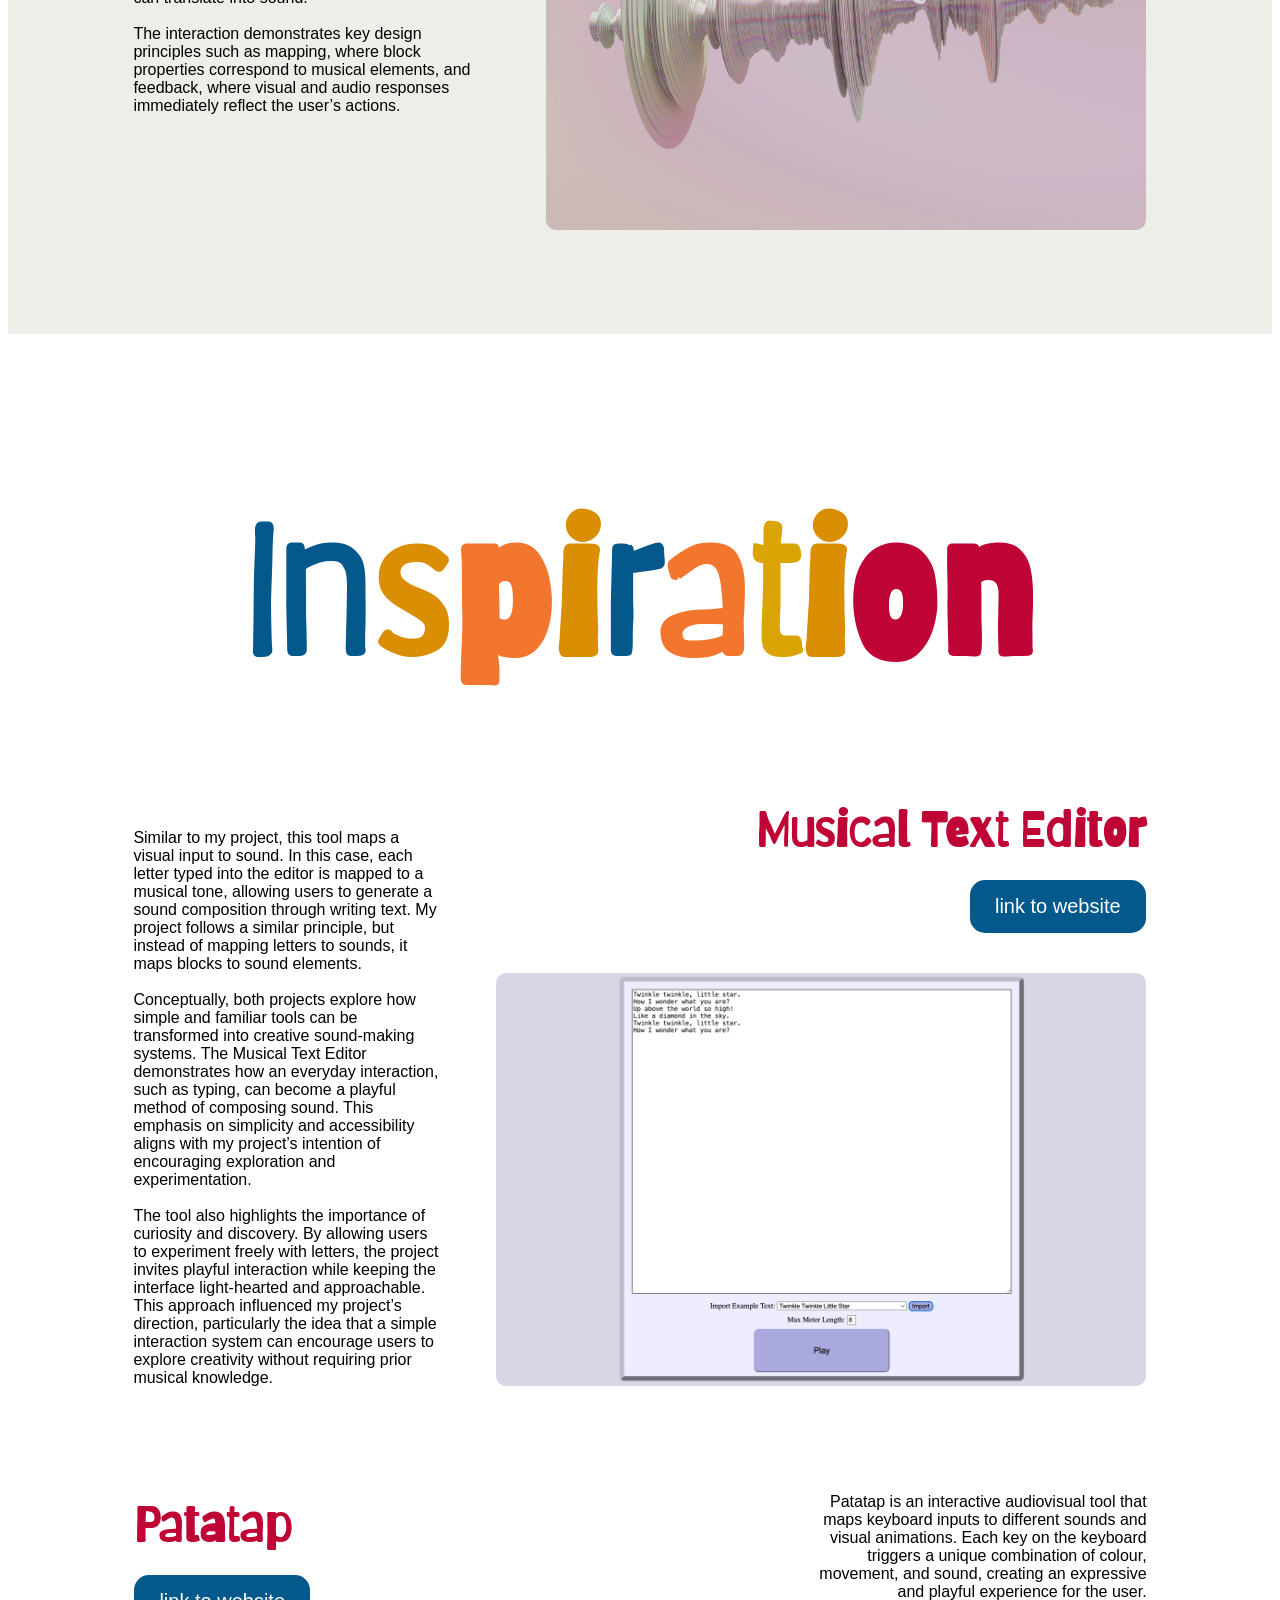
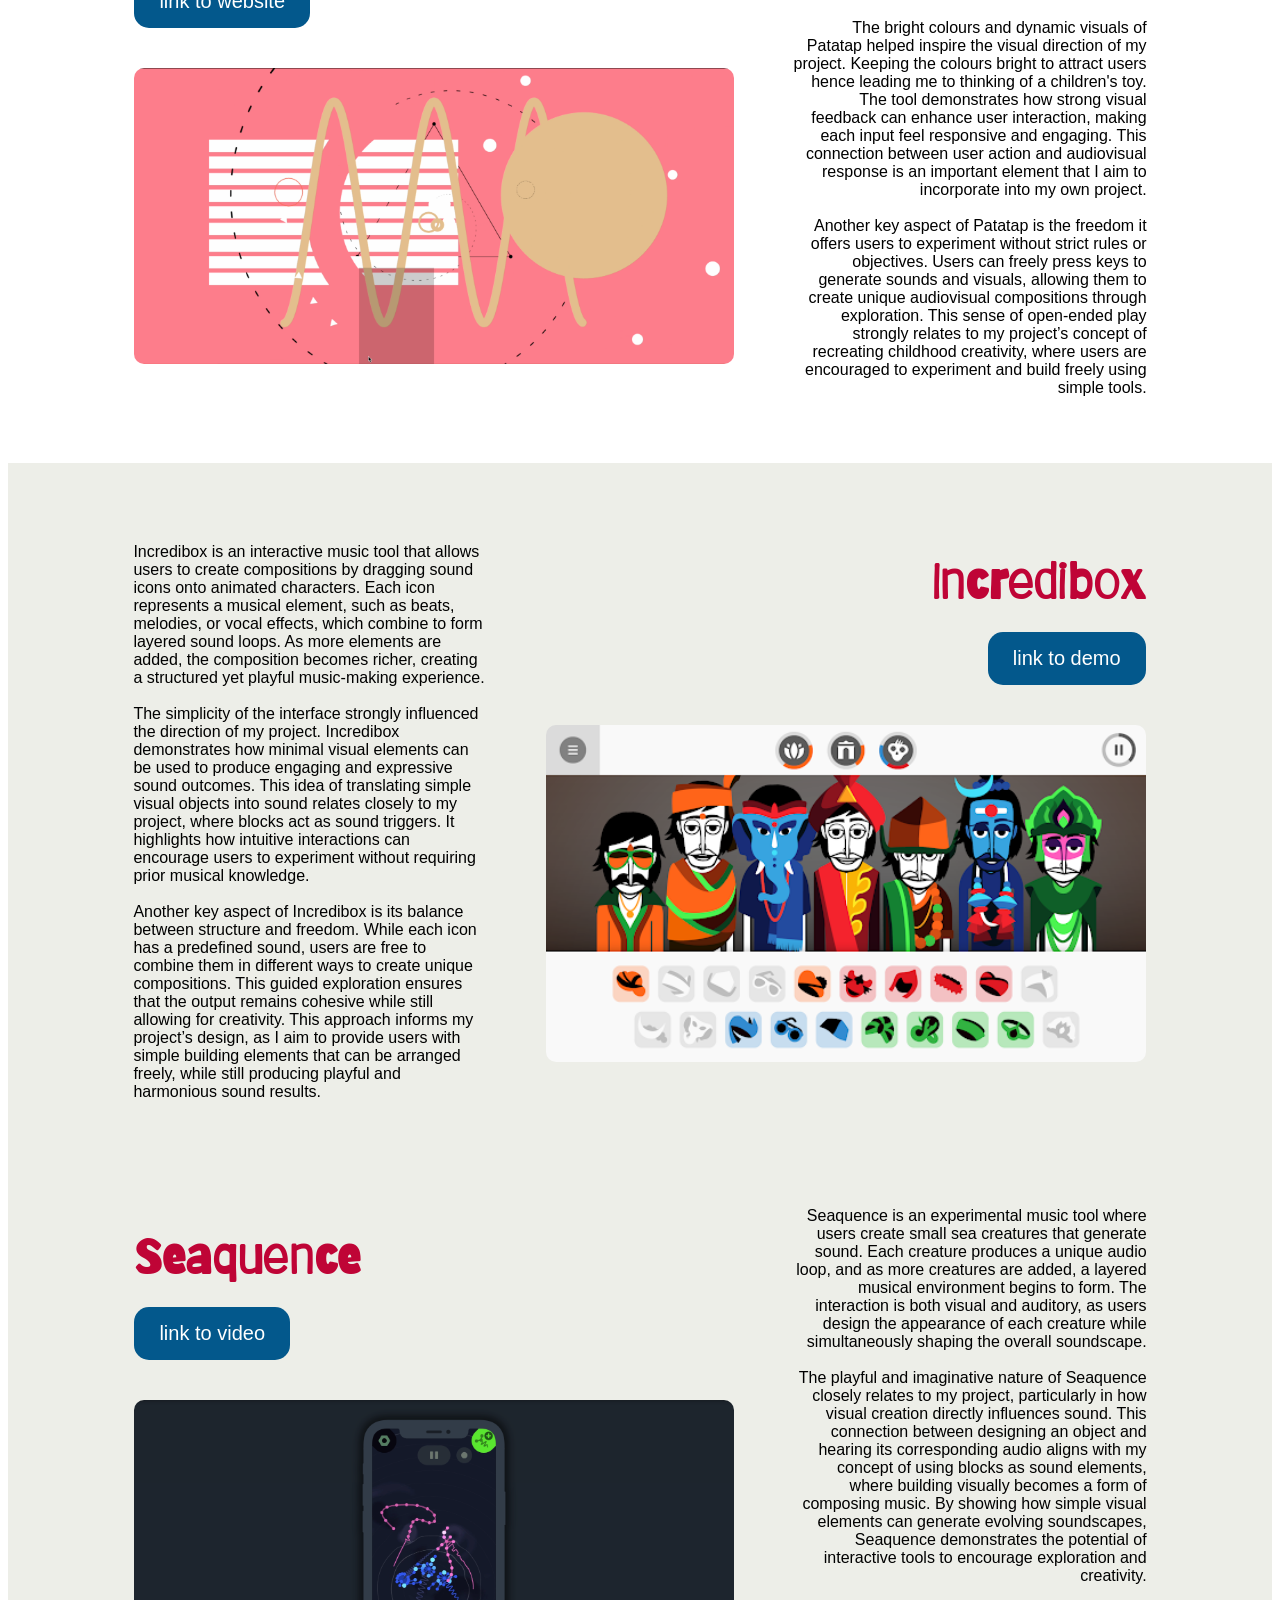
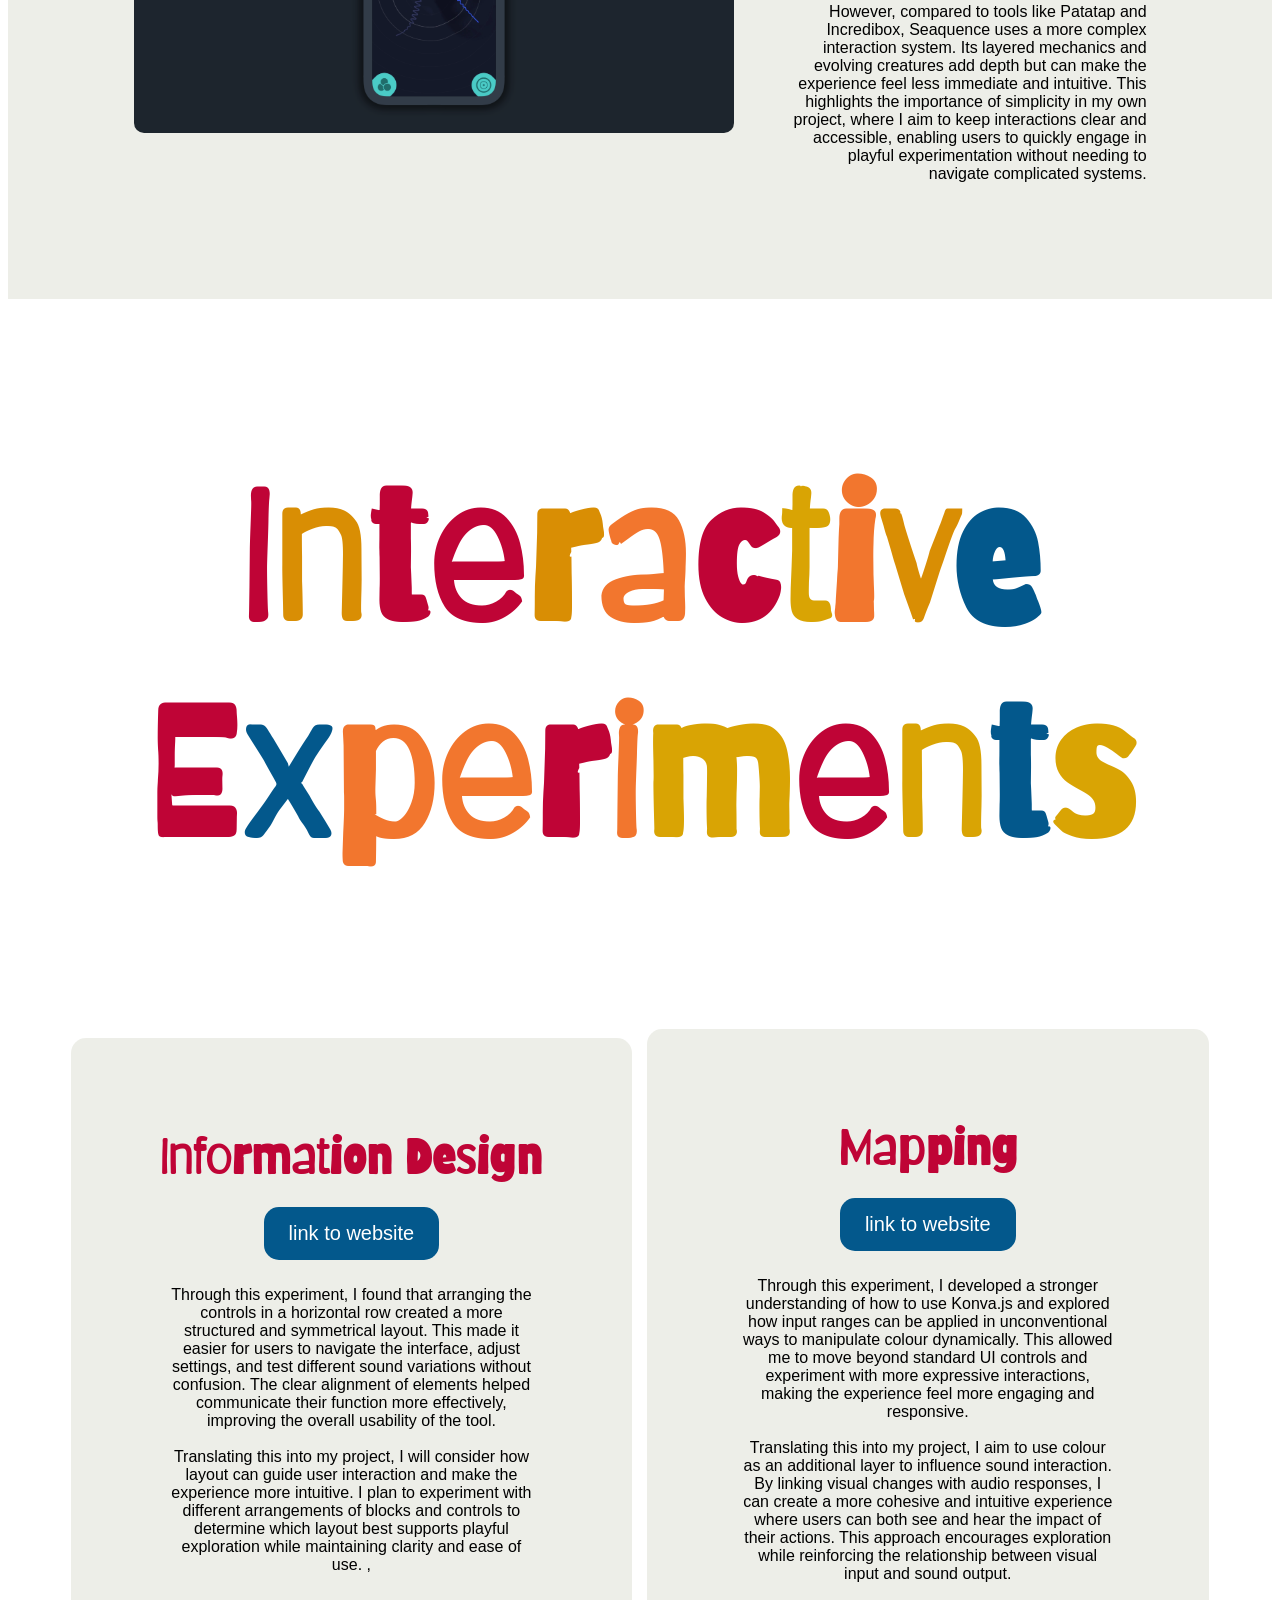
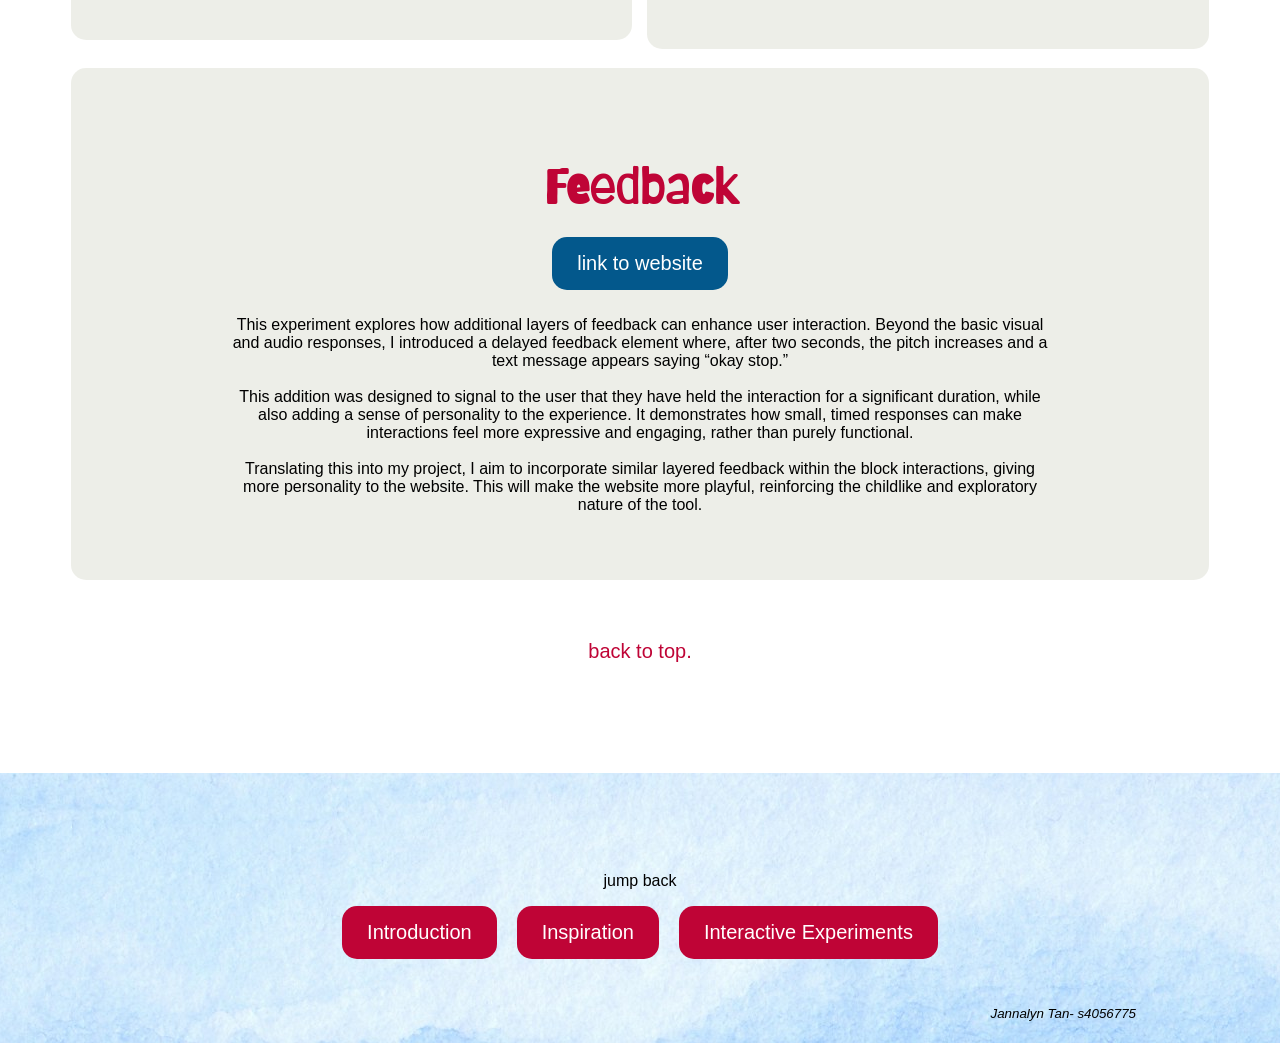
==== commit 24e21175: "updated comments" ====
--- a/assignment-1/index.html
+++ b/assignment-1/index.html
@@ -48,19 +48,20 @@
       <!------------------------------------------------------------------->
       <!-- Introduction --------------------------------------------------->
       <!------------------------------------------------------------------->
-      <h1 id="projectSpeculation">Introduction</h1>
-
+      <h1 id="introduction">Introduction</h1>
+
+      <!-- Decided to use a side by side layout since I wanted to add more images to showcase my ideas and to make the document less wordy. -->
       <div class="sidebyside">
         <div class="left">
           <p style="margin-left: -1px">
-            My project is inspired by a simple childhood toy: wooden building
-            blocks. These toys represent an early experience of creativity,
-            where children can build and imagine freely using a small set of
-            simple materials. With only a few blocks, children can create
-            castles, towers, cars, and other imaginative structures.
-            <br /><br />
+            My project is inspired by a simple childhood toy:
+            <span style="font-weight: bold">wooden building blocks</span> .
+            These toys represent an early experience of creativity, where
+            children can build and imagine freely using a small set of simple
+            materials. With only a few blocks, children can create castles,
+            towers, cars, and other imaginative structures. <br /><br />
             This sense of limitless creativity forms the foundation of the
-            project. The project expands on this idea by exploring how childhood
+            project. Expanding on this foundation by exploring how childhood
             play can be translated into sound through interactive digital
             design. By transforming the act of building with blocks into a
             sound-generating system, the tool allows users to explore how visual
@@ -80,23 +81,25 @@
         principles.
       </p>
 
+      <!-- Since there was 2 points decided to use a flex box to better showcase this information. -->
+
       <div class="sidebyside2">
         <div class="background">
           <h3>1. Mapping</h3>
           <p>
-            Using the visual properties of the blocks, such as their shape or
-            position, to influence specific sounds or musical elements, allowing
-            users to hear how their visual arrangements shape the resulting
-            composition.
+            Using the visual properties of the blocks, such as their shape,
+            colour or position, to influence specific sounds or musical
+            elements, allowing users to hear how their visual arrangements shape
+            the resulting composition.
           </p>
         </div>
 
         <div class="background">
           <h3>2. Feedback</h3>
           <p>
-            Using the system responds to the user’s actions through both visual
-            animations and sound, allowing users to immediately hear and see the
-            results of their interactions.
+            Using sound and visual cues to provide clear feedback on the user’s
+            actions, ensuring they can easily perceive when their input has been
+            registered.
           </p>
         </div>
       </div>
@@ -126,8 +129,8 @@
             The end goal of the tool is to allow users to create playful sound
             compositions through visual construction. Rather than focusing on
             producing perfect or professional music, the tool encourages users
-            to explore, experiment, and enjoy the creative process through
-            simple and intuitive interaction.
+            to exploration and experimentation. Allowing users to enjoy the
+            creative process through simple and intuitive interaction.
           </p>
         </div>
       </div>
@@ -224,8 +227,12 @@
       <!------------------------------------------------------------------->
       <!-- Inspiration-------------------------------------------------------->
       <!------------------------------------------------------------------->
-
       <h1 id="inspiration">Inspiration</h1>
+
+      <!-- Intially the title and button was above both side by side layout. However, 
+       I changed it to have the title and button above the image instead since the text 
+       was long. Having both the title and button at the top made it look better. This was
+        an instance of trial and eroor. -->
 
       <div class="sidebyside" style="margin-top: -100px">
         <div class="left">
@@ -373,20 +380,23 @@
               auditory, as users design the appearance of each creature while
               simultaneously shaping the overall soundscape.
               <br /><br />
-              The playful and imaginative nature of Seaquence relates to the
-              direction of my project, particularly in how visual creation
-              directly influences sound output. This connection between
-              designing an object and hearing its corresponding sound aligns
-              with my concept of using blocks as sound elements, where building
-              visually becomes a form of composing.
+              The playful and imaginative nature of Seaquence closely relates to
+              my project, particularly in how visual creation directly
+              influences sound. This connection between designing an object and
+              hearing its corresponding audio aligns with my concept of using
+              blocks as sound elements, where building visually becomes a form
+              of composing music. By showing how simple visual elements can
+              generate evolving soundscapes, Seaquence demonstrates the
+              potential of interactive tools to encourage exploration and
+              creativity.
               <br /><br />
-              However, compared to other tools such as Patatap and Incredibox,
-              Seaquence introduces a more complex interaction system. The
-              layered mechanics and evolving creatures can make the experience
-              feel less immediate and intuitive. This highlights the importance
-              of simplicity in my own project, where I aim to keep interactions
-              clear and accessible so users can quickly engage in playful
-              experimentation without needing to understand complex systems.
+              However, compared to tools like Patatap and Incredibox, Seaquence
+              uses a more complex interaction system. Its layered mechanics and
+              evolving creatures add depth but can make the experience feel less
+              immediate and intuitive. This highlights the importance of
+              simplicity in my own project, where I aim to keep interactions
+              clear and accessible, enabling users to quickly engage in playful
+              experimentation without needing to navigate complicated systems.
             </p>
           </div>
         </div>
@@ -421,22 +431,23 @@
 
         <div class="colouredBg">
           <h2>Mapping</h2>
-          <a href="../feedbackDesignExperiement/index.html">
+          <a href="../mappingDesignExperiement/index.html">
             <button class="experimentsBtn">link to website</button>
           </a>
           <p>
-            Through this experiment, I found that arranging the controls in a
-            horizontal row created a more structured and symmetrical layout.
-            This made it easier for users to navigate the interface, adjust
-            settings, and test different sound variations without confusion. The
-            clear alignment of elements helped communicate their function more
-            effectively, improving the overall usability of the tool.
-            <br /><br />
-            Translating this into my project, I will consider how layout can
-            guide user interaction and make the experience more intuitive. I
-            plan to experiment with different arrangements of blocks and
-            controls to determine which layout best supports playful exploration
-            while maintaining clarity and ease of use. ,
+            Through this experiment, I developed a stronger understanding of how
+            to use Konva.js and explored how input ranges can be applied in
+            unconventional ways to manipulate colour dynamically. This allowed
+            me to move beyond standard UI controls and experiment with more
+            expressive interactions, making the experience feel more engaging
+            and responsive.
+            <br /><br />
+            Translating this into my project, I aim to use colour as an
+            additional layer to influence sound interaction. By linking visual
+            changes with audio responses, I can create a more cohesive and
+            intuitive experience where users can both see and hear the impact of
+            their actions. This approach encourages exploration while
+            reinforcing the relationship between visual input and sound output.
           </p>
         </div>
       </div>
--- a/assignment-1/assignment1.css
+++ b/assignment-1/assignment1.css
@@ -1,6 +1,7 @@
-/* ============================================
-   COLOURS — edit these to change the whole page
-   ============================================ */
+/* ---------------------------------------------
+   COLOURS 
+  --------------------------------------------- */
+/* used the root colours to make changing the colour system easier */
 
 :root {
   --red: #bf0436;
@@ -11,9 +12,9 @@
   --faint: #5359231a;
 }
 
-/* ============================================
+/* ---------------------------------------------
    BASE
-   ============================================ */
+--------------------------------------------- */
 
 body {
   font-family: "Barriecito", system-ui;
@@ -109,9 +110,11 @@
   font-style: italic;
 }
 
-/* ============================================
-   BUTTONS
-   ============================================ */
+/* --------------------------------------------
+   Buttons
+   -------------------------------------------- */
+
+/*  For the header buttons */
 
 button {
   padding: 10px;
@@ -123,13 +126,16 @@
   background-color: transparent;
   cursor: pointer;
 }
-
+/* for more feedback and interaction for the user */
 button:hover {
-  color: black;
   scale: 1.1;
 }
 
-/* shared styles for .links and .experimentsBtn */
+/* --------------------------------------------
+   Content buttons
+   -------------------------------------------- */
+
+/*  For the content buttons */
 .links,
 .experimentsBtn {
   color: white;
@@ -143,12 +149,6 @@
   cursor: pointer;
 }
 
-.links:hover,
-.experimentsBtn:hover {
-  color: white;
-  scale: 1.1;
-}
-
 .links {
   margin-top: -30px;
   margin-bottom: 40px;
@@ -159,9 +159,9 @@
 }
 
 /* ============================================
-   SECTIONS — Heading & Ending
-   ============================================ */
-
+   Heading & Ending
+   ============================================ */
+/* Adding an image to bring out the personality and style of the website more */
 #heading,
 #ending {
   width: 100vw;
@@ -212,25 +212,6 @@
 }
 
 /* ============================================
-   SECTIONS — Summary
-   ============================================ */
-
-#summary {
-  background-color: var(--red);
-  padding: 50px;
-  margin: 50px 10% 0;
-  border-radius: 15px;
-  color: white;
-}
-
-#summary h1 {
-  font-size: 50px;
-}
-#summary p {
-  text-align: right;
-}
-
-/* ============================================
    COMPONENTS
    ============================================ */
 
@@ -240,9 +221,7 @@
   padding: 100px 0;
 }
 
-.background,
-.background1,
-.background2 {
+.background {
   background-color: var(--faint);
   border-radius: 15px;
   padding: 50px;
@@ -317,7 +296,7 @@
    SECTION HEADINGS
    ============================================ */
 
-#projectSpeculation,
+#introduction,
 #inspiration,
 #interactive {
   font-size: 180px;
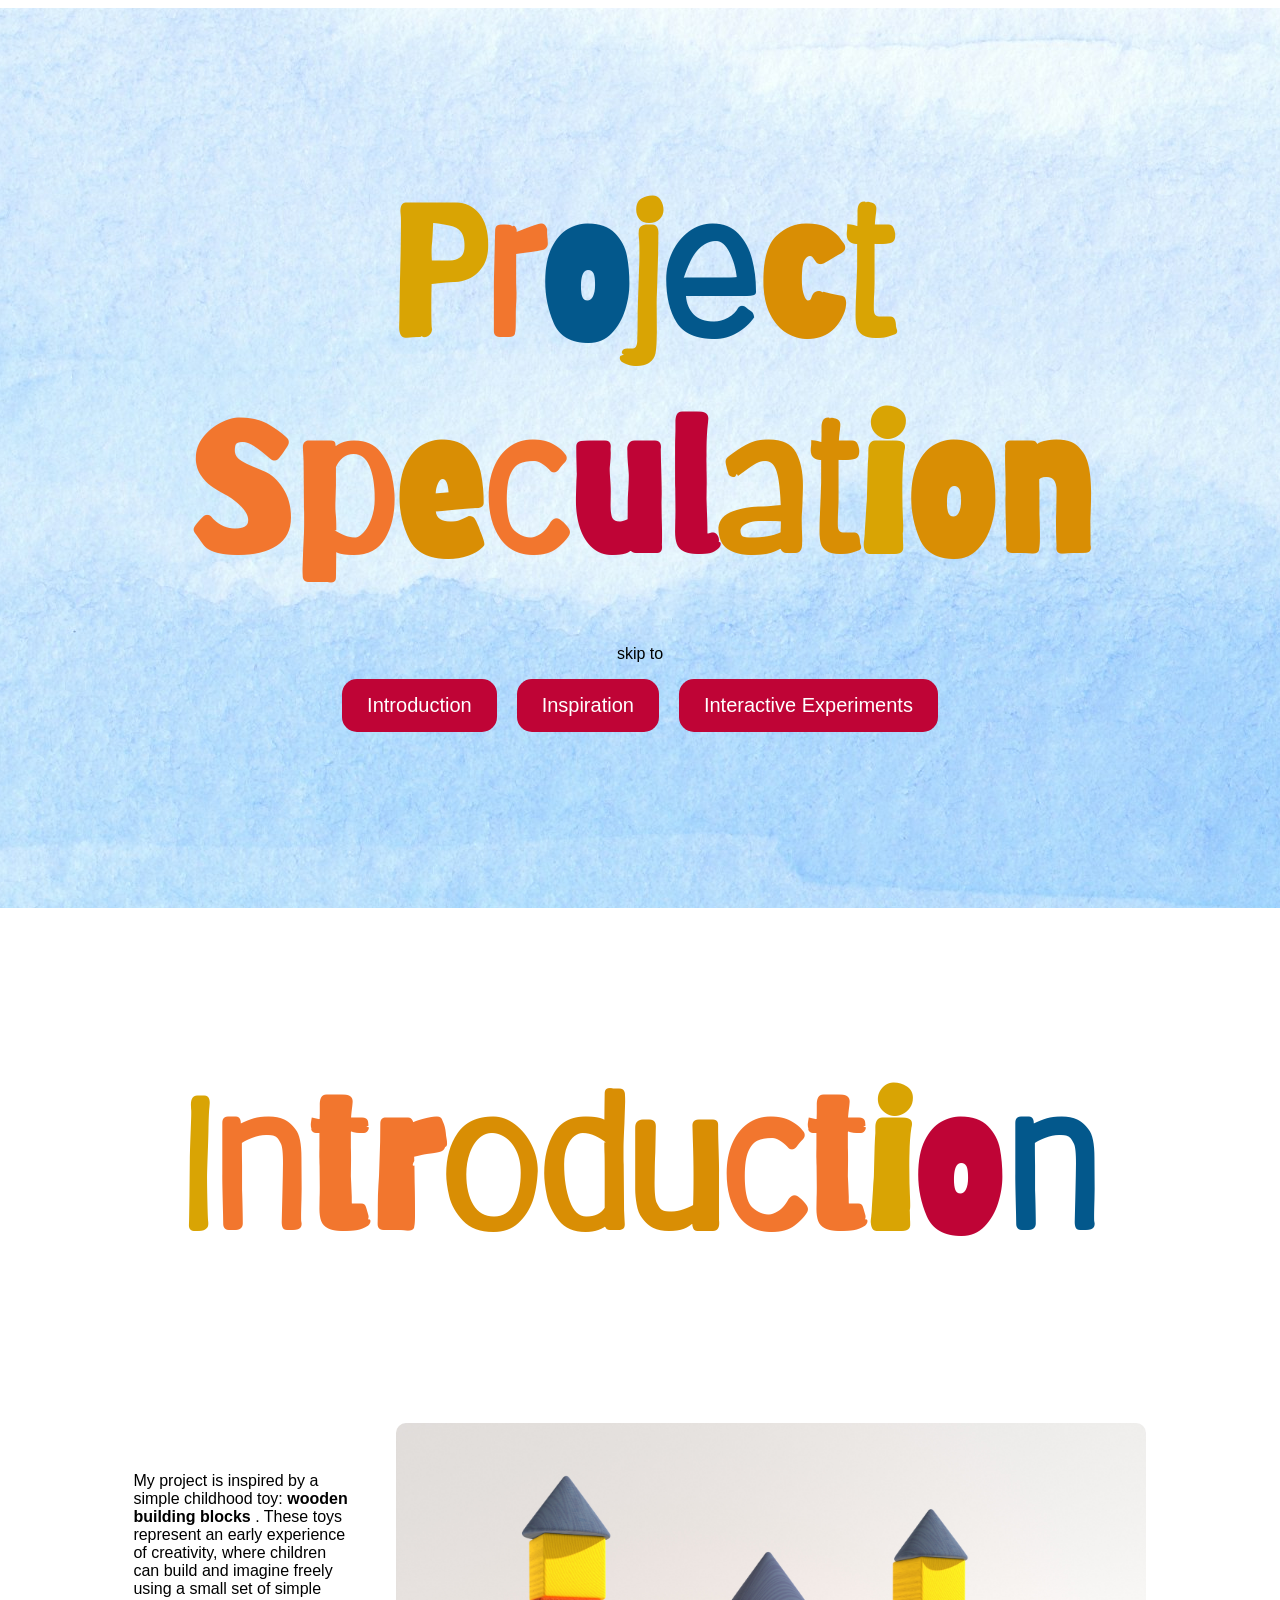
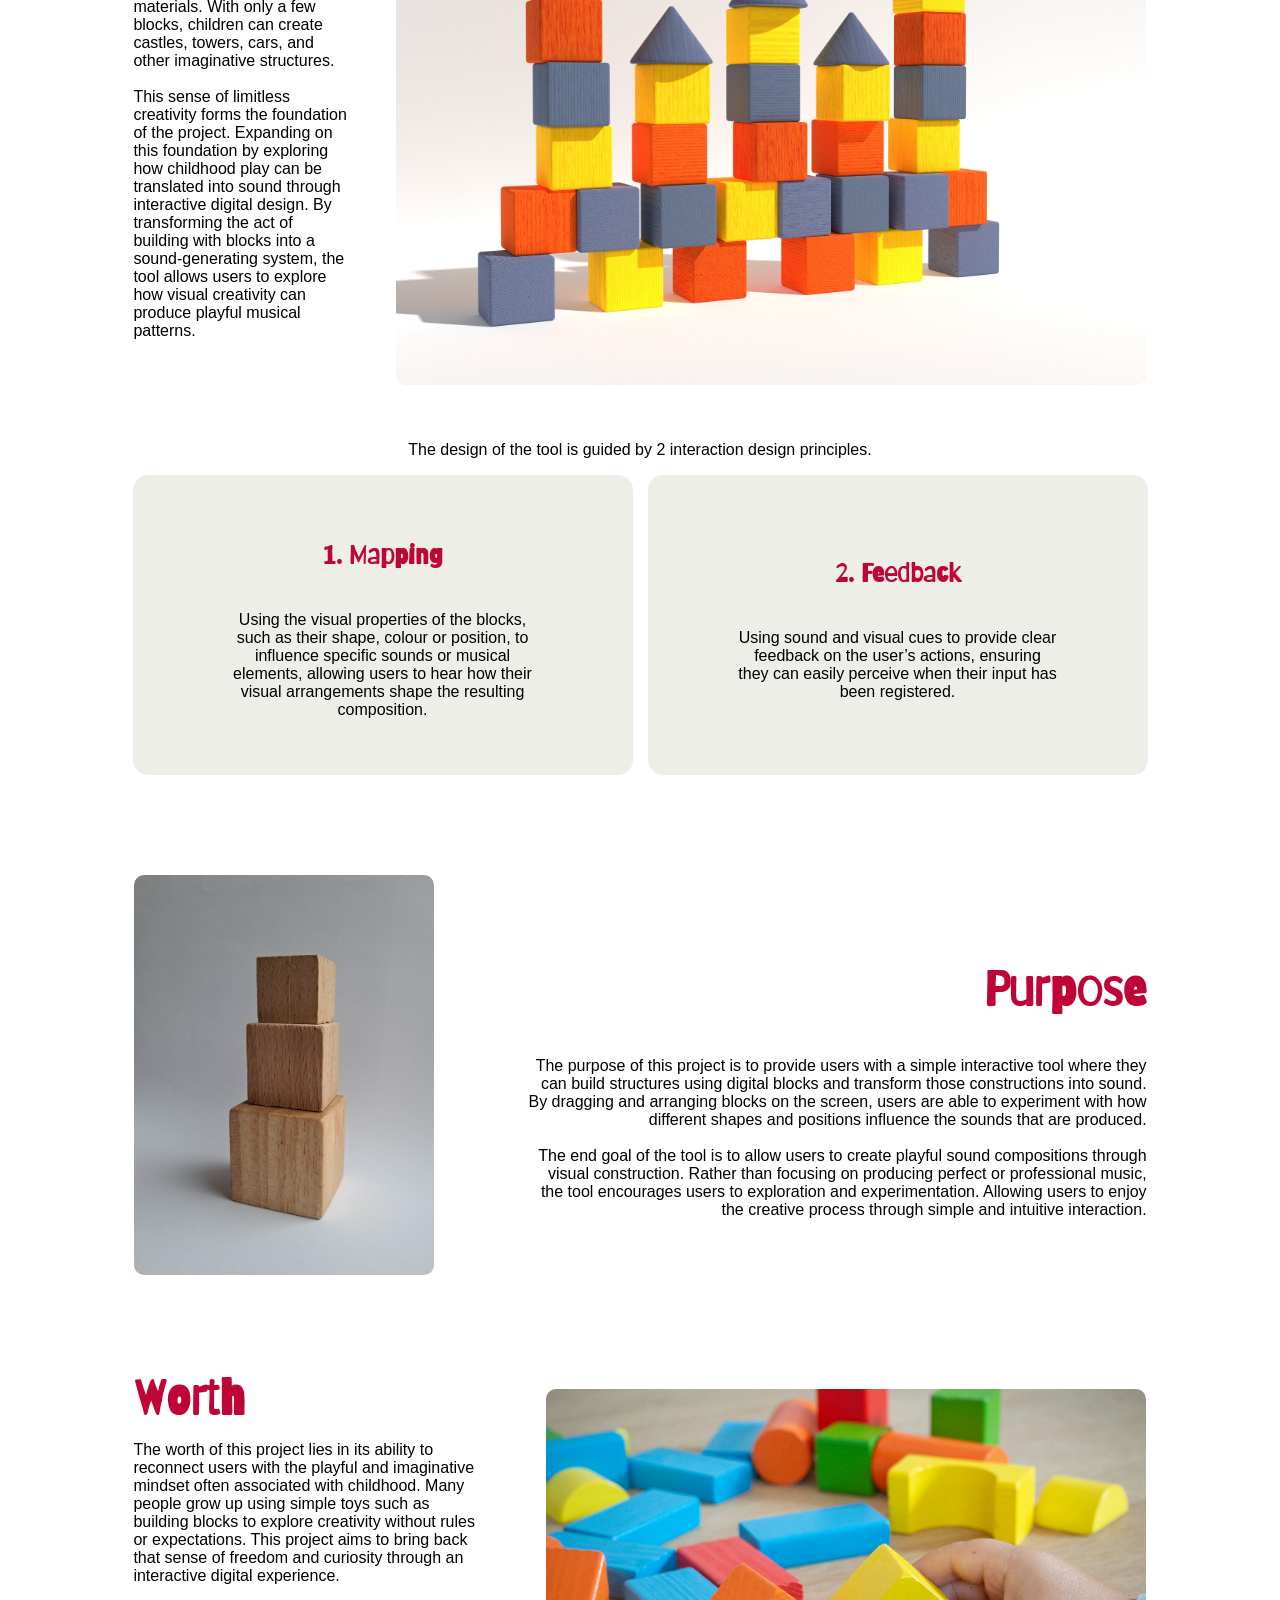
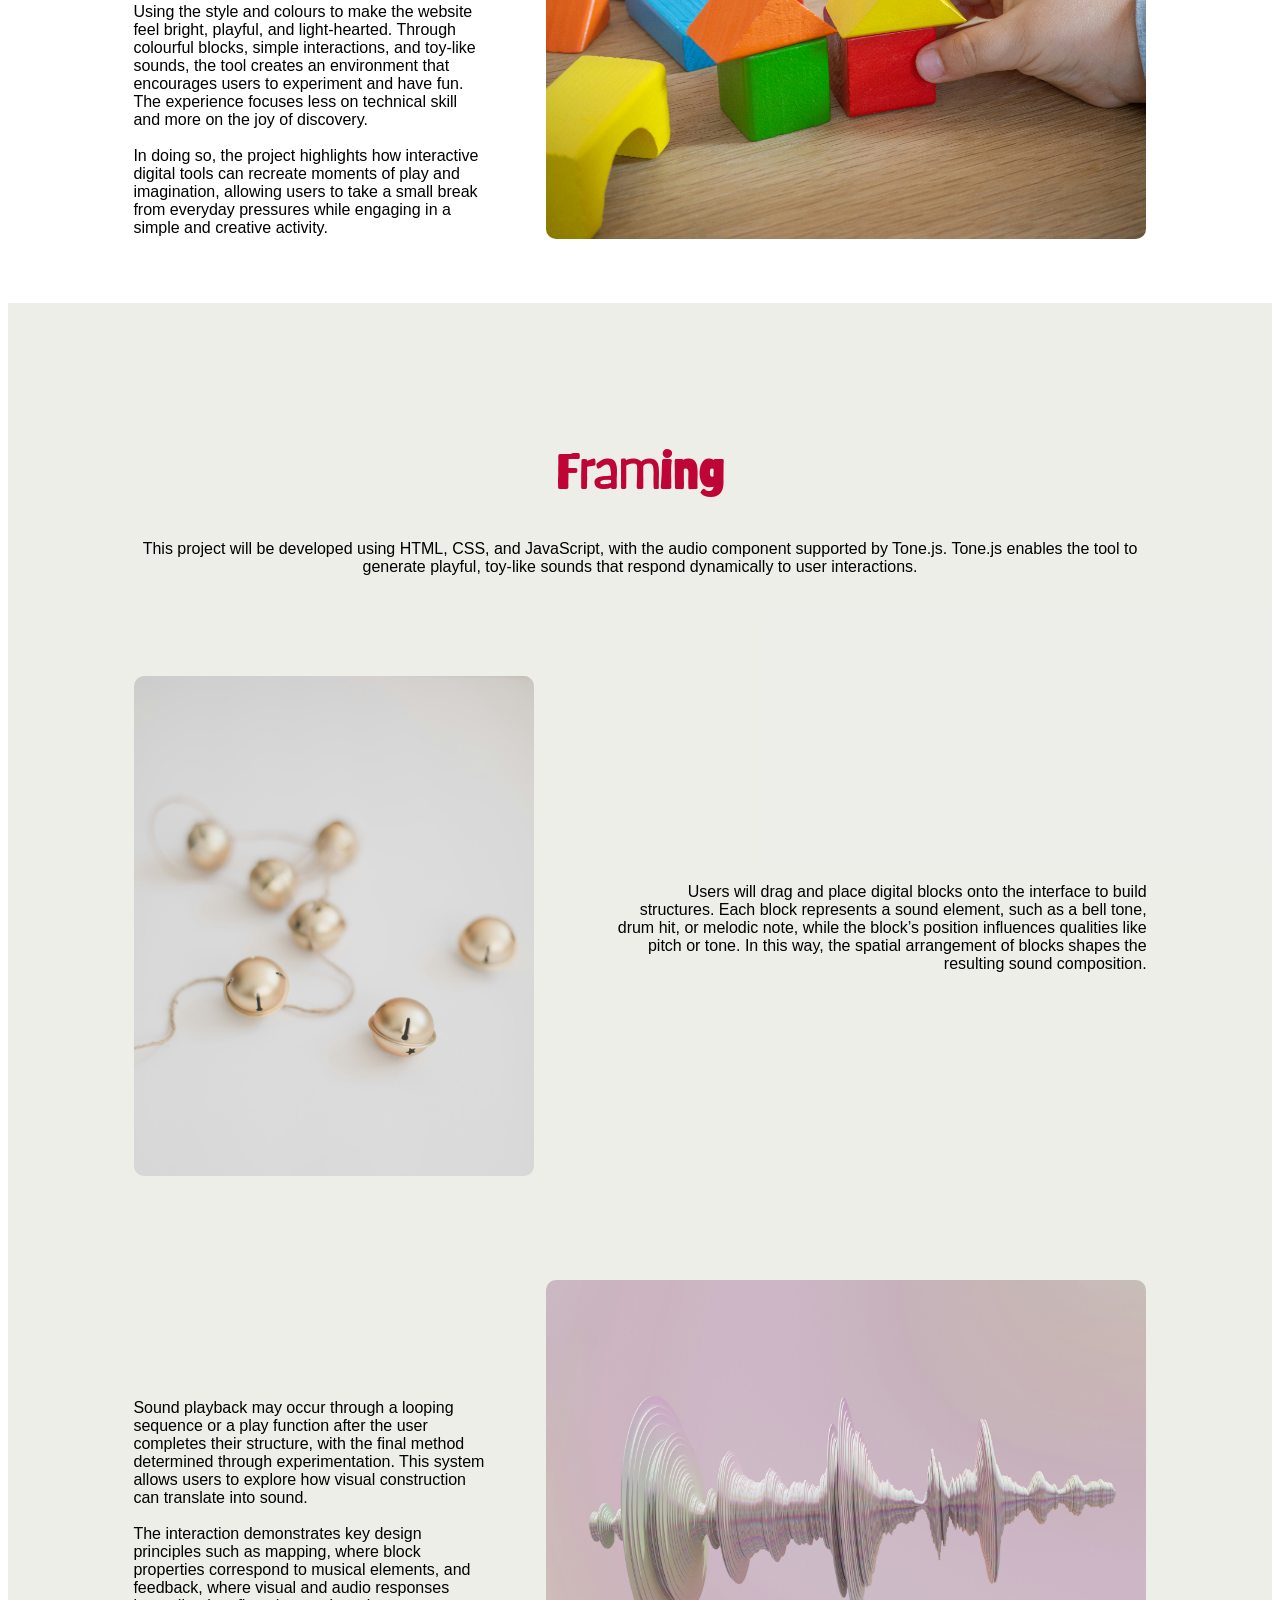
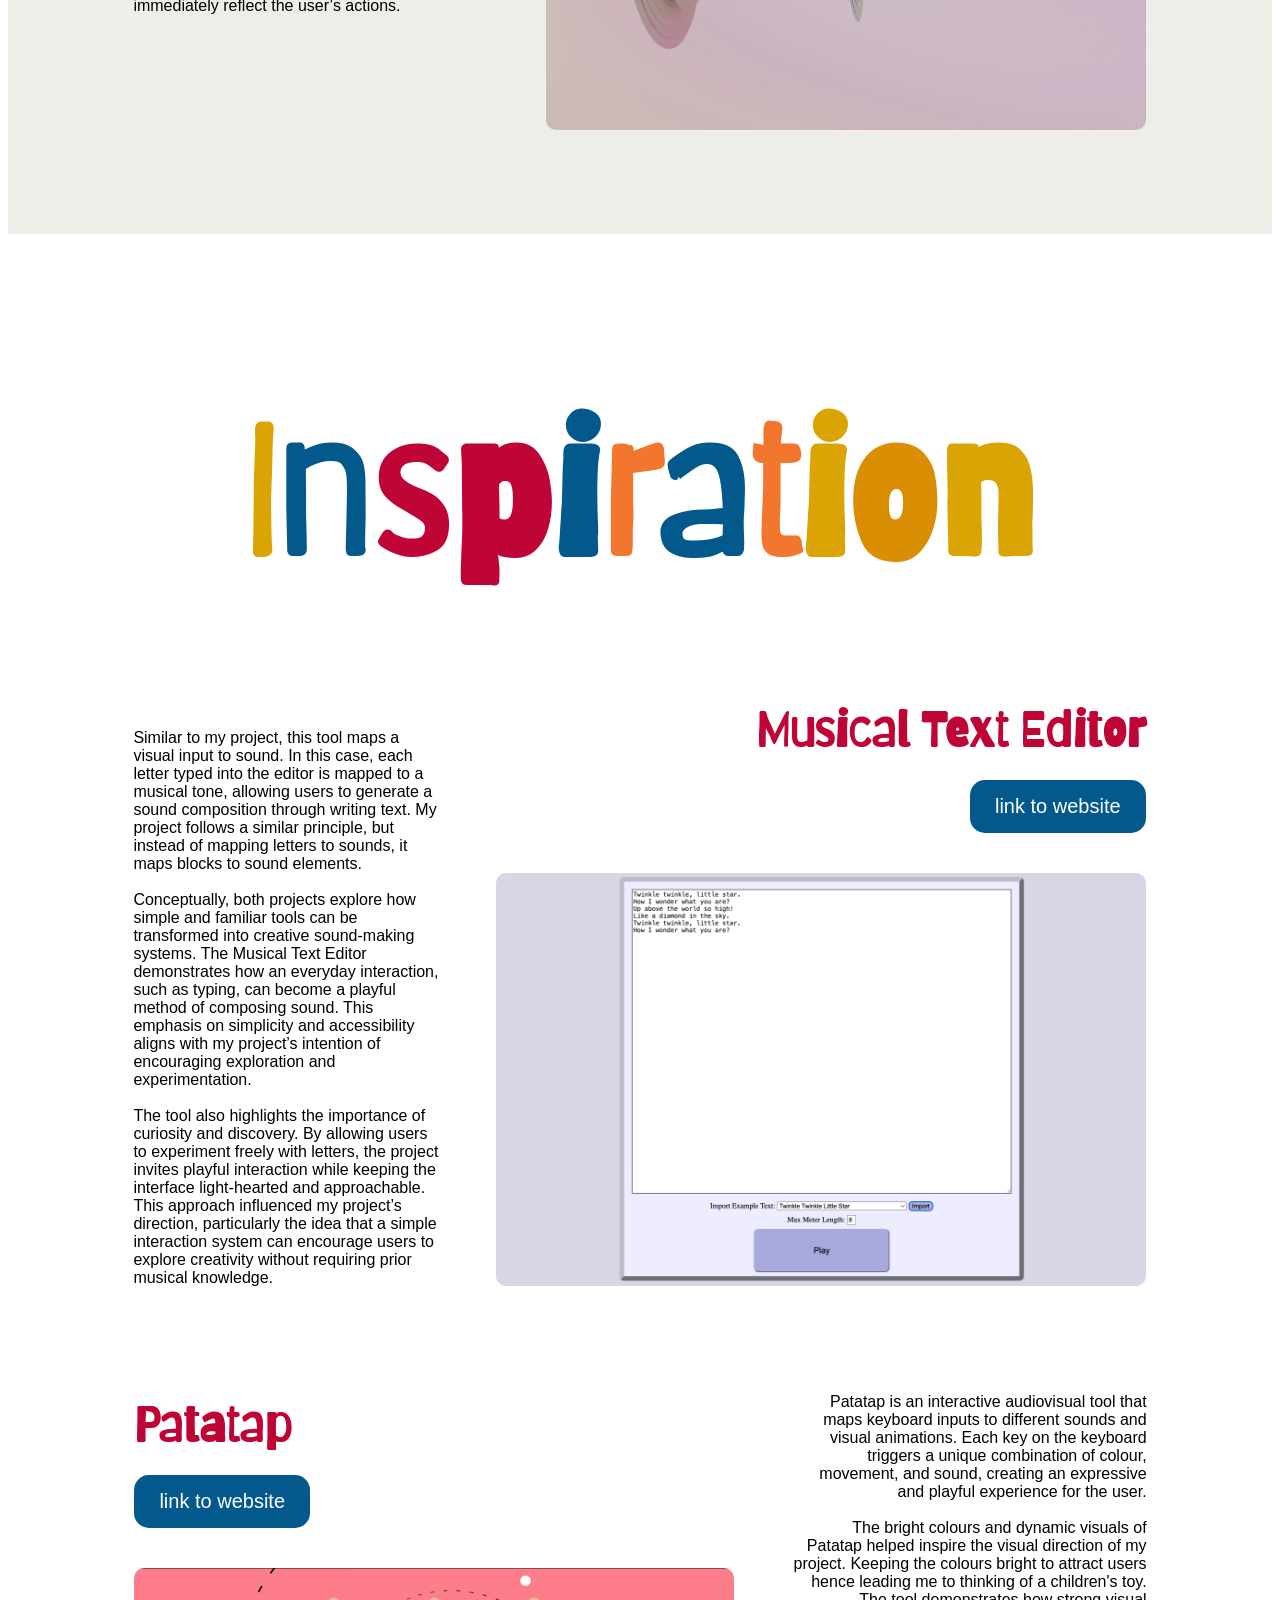
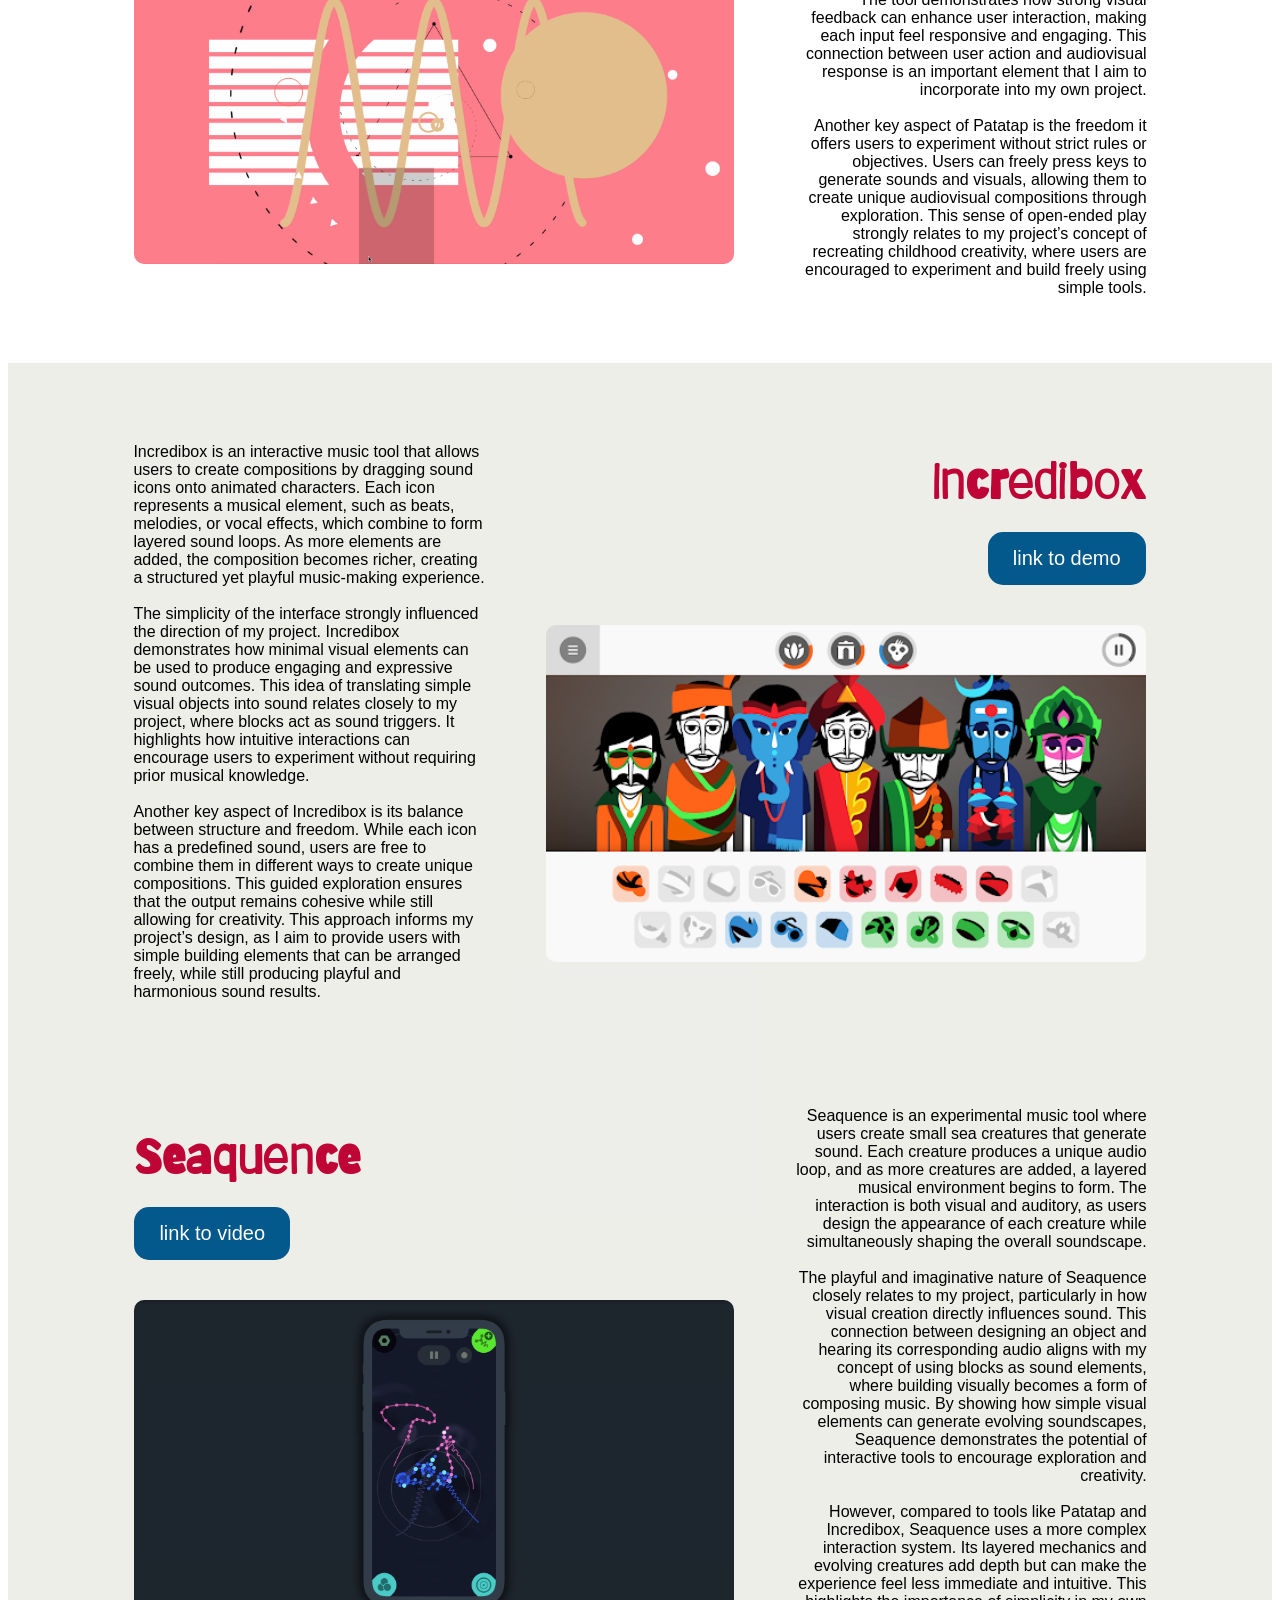
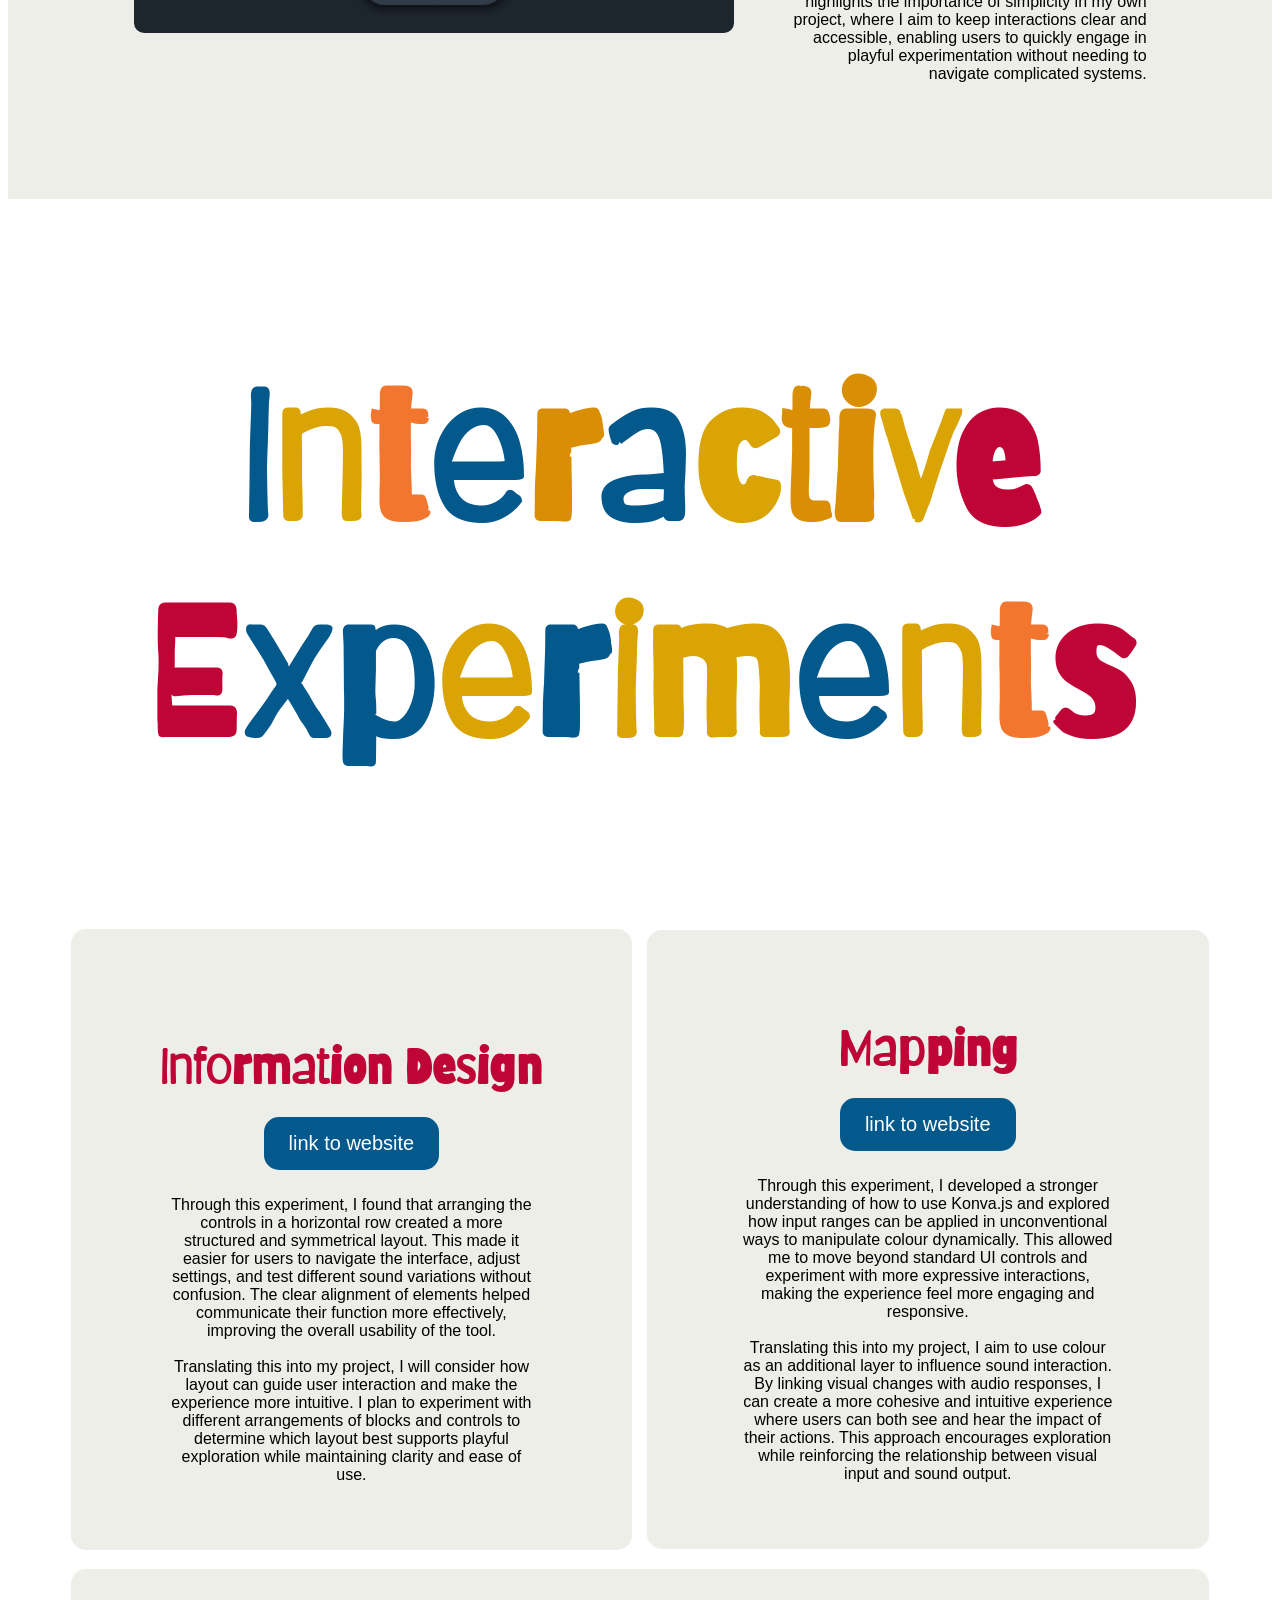
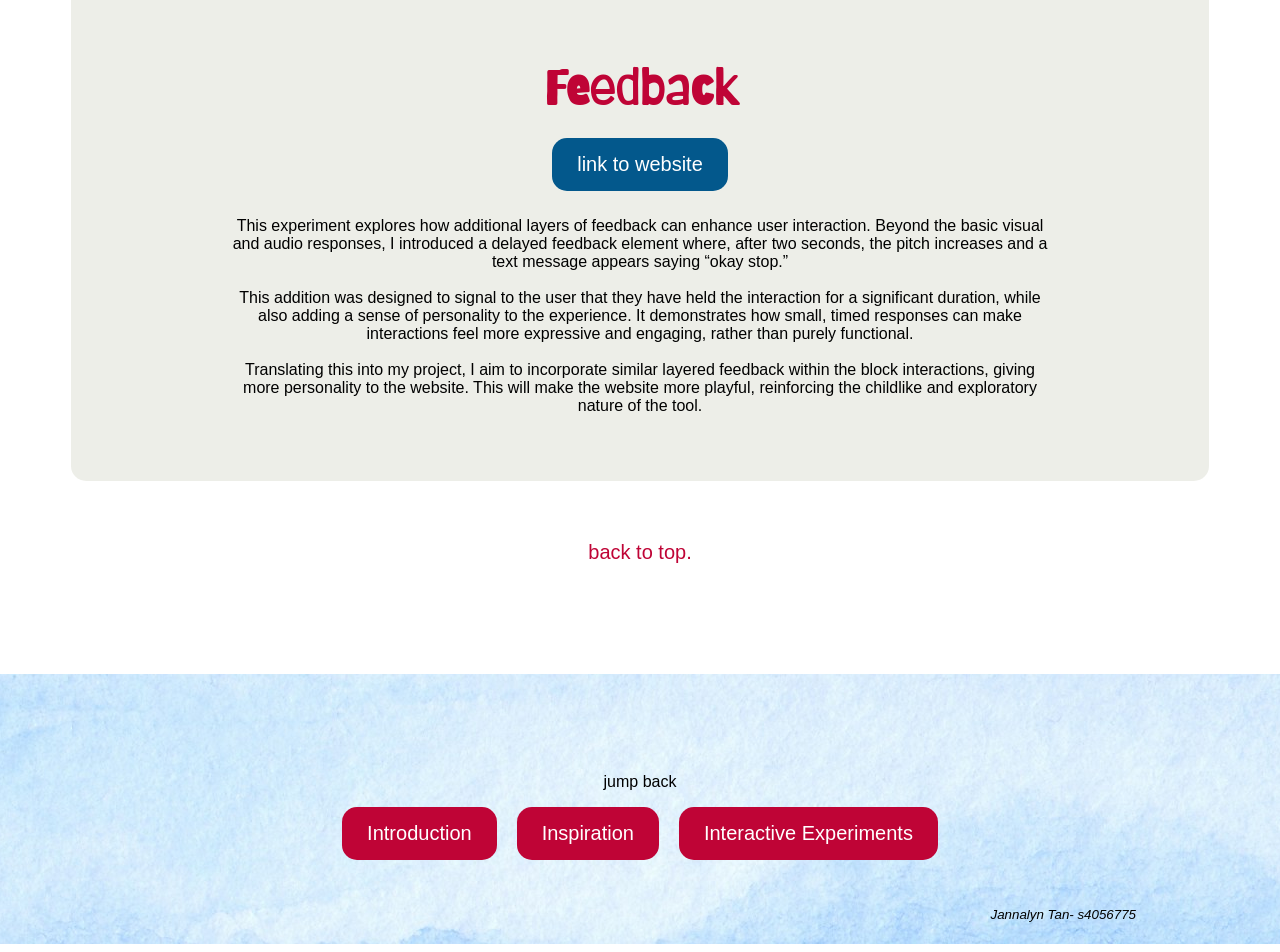
==== commit f1408f03: "updated" ====
--- a/assignment-1/index.html
+++ b/assignment-1/index.html
@@ -188,7 +188,7 @@
             <img
               src="images/sixteen-miles-out-epWeaZ225Cw-unsplash.jpg"
               alt="code-1"
-              style="height: 600px"
+              style="height: 500px"
             />
           </div>
           <div class="right">
@@ -409,6 +409,7 @@
 
       <div class="sidebyside2">
         <div class="colouredBg">
+          <br />
           <h2>Information Design</h2>
           <a href="../informationDesignExperiment/index.html">
             <button class="experimentsBtn">link to website</button>
@@ -425,7 +426,7 @@
             guide user interaction and make the experience more intuitive. I
             plan to experiment with different arrangements of blocks and
             controls to determine which layout best supports playful exploration
-            while maintaining clarity and ease of use. ,
+            while maintaining clarity and ease of use.
           </p>
         </div>
 
--- a/assignment-1/assignment1.css
+++ b/assignment-1/assignment1.css
@@ -237,15 +237,6 @@
   width: 400px;
   height: 200px;
 }
-.background1 {
-  width: 400px;
-  height: 100px;
-  color: white;
-}
-.background2 {
-  width: 600px;
-  height: 400px;
-}
 
 .colouredBg {
   background-color: var(--faint);
@@ -254,47 +245,9 @@
   color: rgb(0, 0, 0);
 }
 
-/* --- Hover reveal cards --- */
-.hoverover {
-  color: white;
-  border-radius: 5px;
-  width: 550px;
-  height: 325px;
-  text-align: center;
-  display: flex;
-  align-items: center;
-  position: relative;
-}
-
-.hoverover:hover {
-  background-color: var(--red);
-  border-radius: 10px;
-}
-
-.hoverover:hover img {
-  display: none;
-}
-
-.hoverover:after {
-  font-family: "Gill Sans", "Gill Sans MT", Calibri, "Trebuchet MS", sans-serif;
-  font-weight: lighter;
-  content: attr(data-hover);
-  font-size: 16px;
-  padding: 30px;
-  text-align: center;
-  position: absolute;
-  opacity: 0;
-  transition: opacity 0.15s ease-in-out;
-  border-radius: 15px;
-}
-
-.hoverover:hover:after {
-  opacity: 1;
-}
-
-/* ============================================
-   SECTION HEADINGS
-   ============================================ */
+/* --------------------------------------------
+     Section Heading
+   -------------------------------------------- */
 
 #introduction,
 #inspiration,
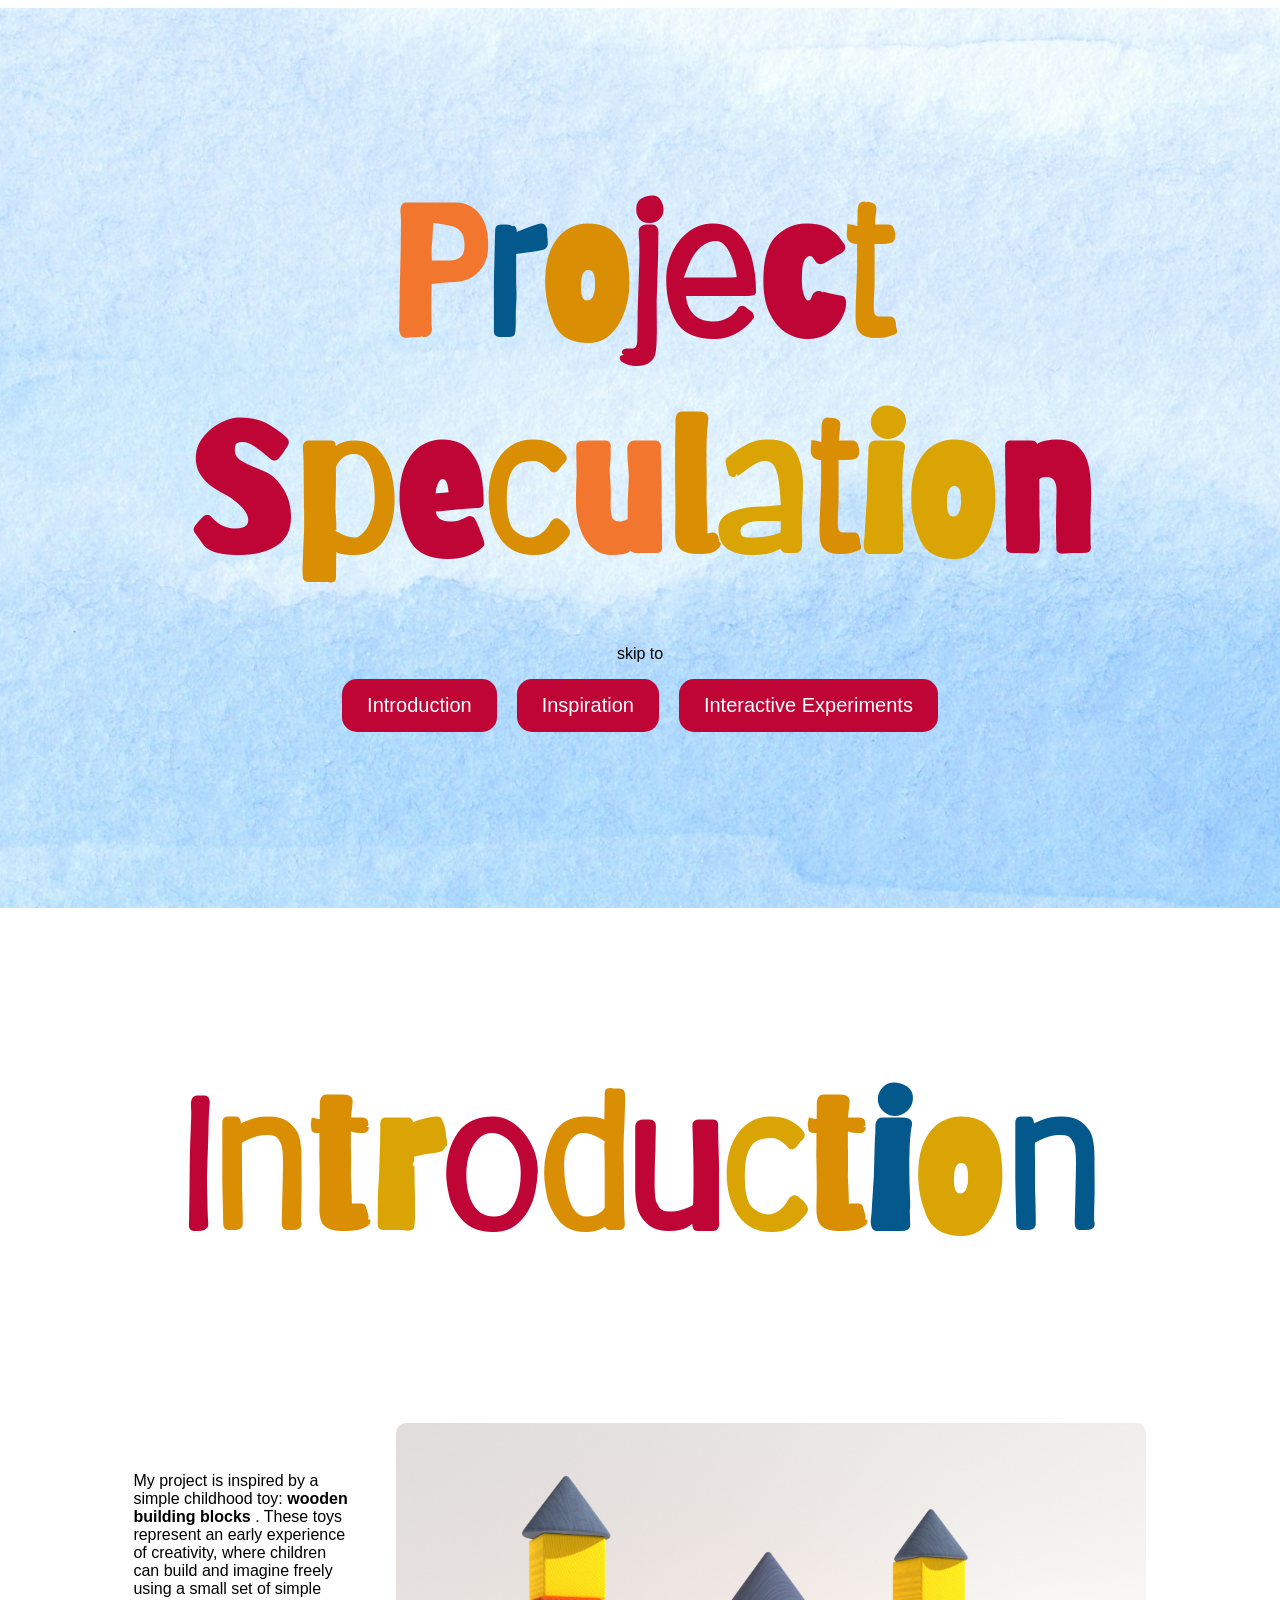
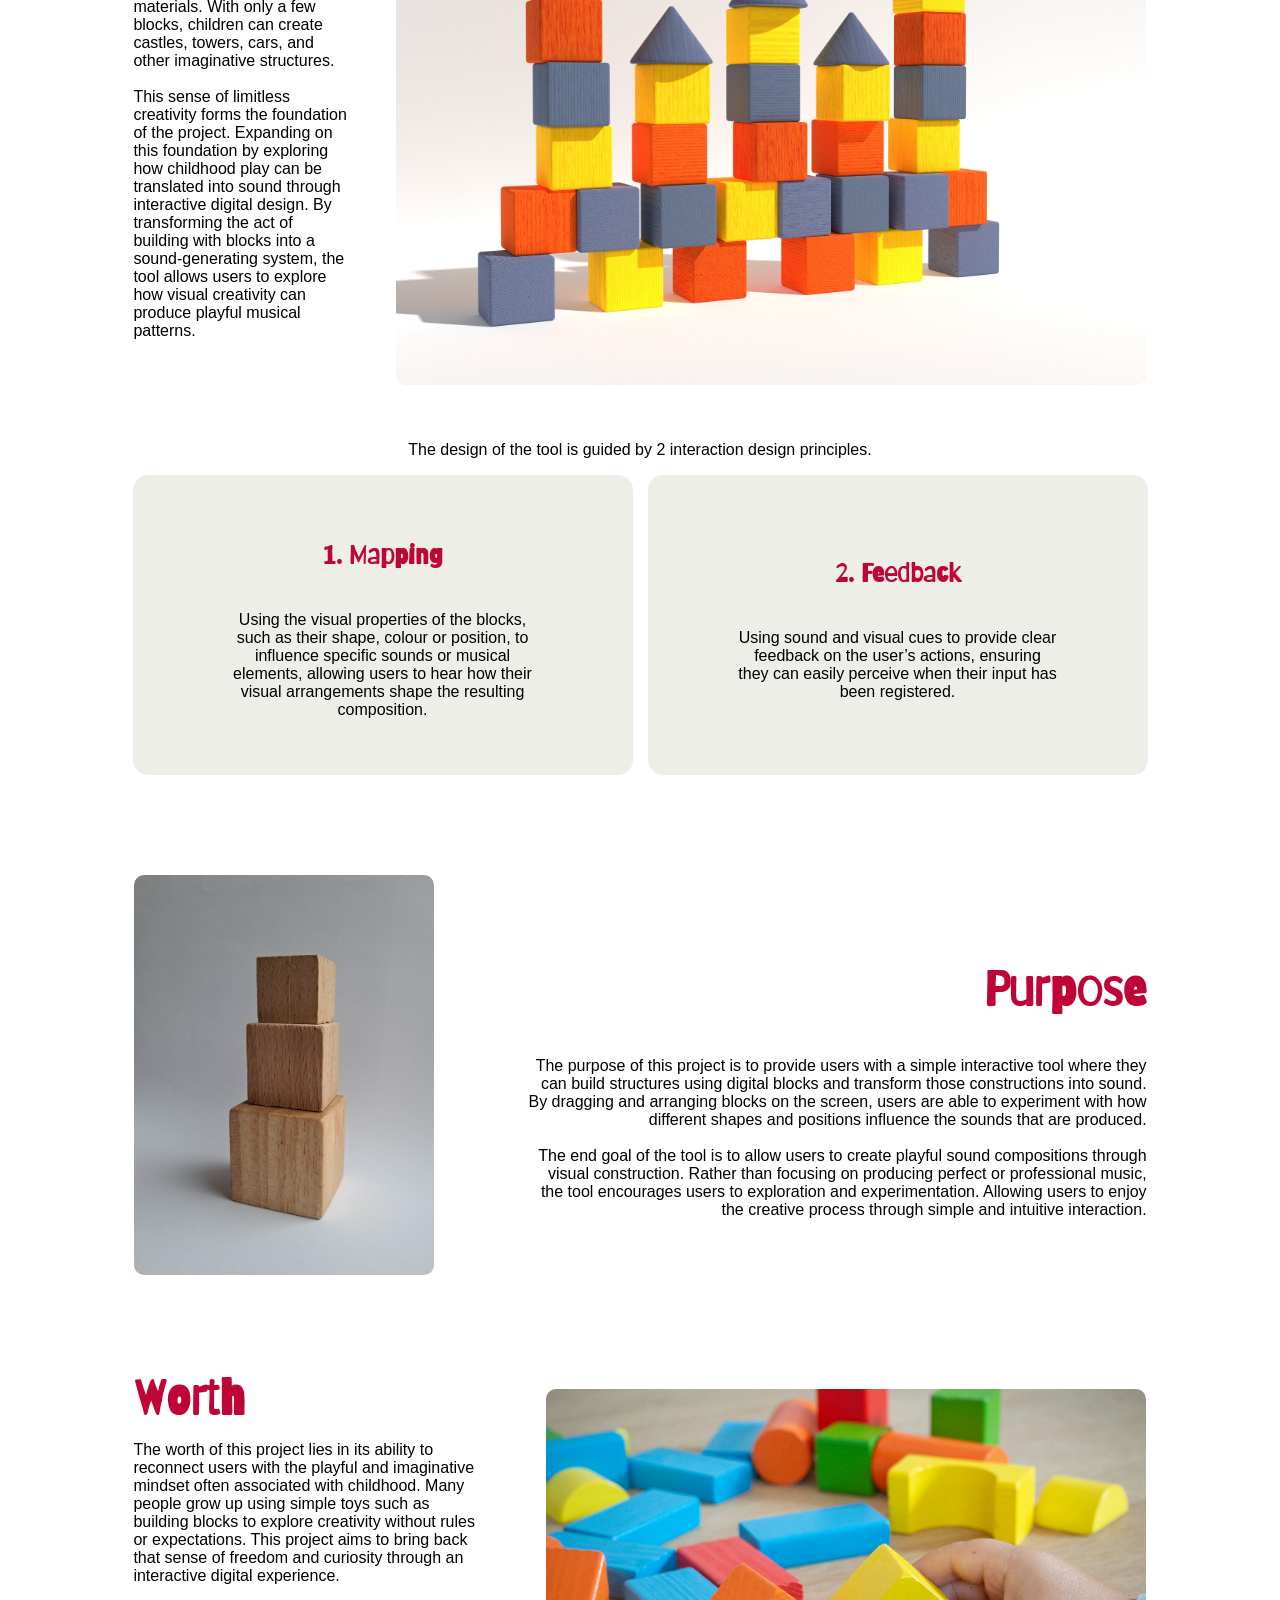
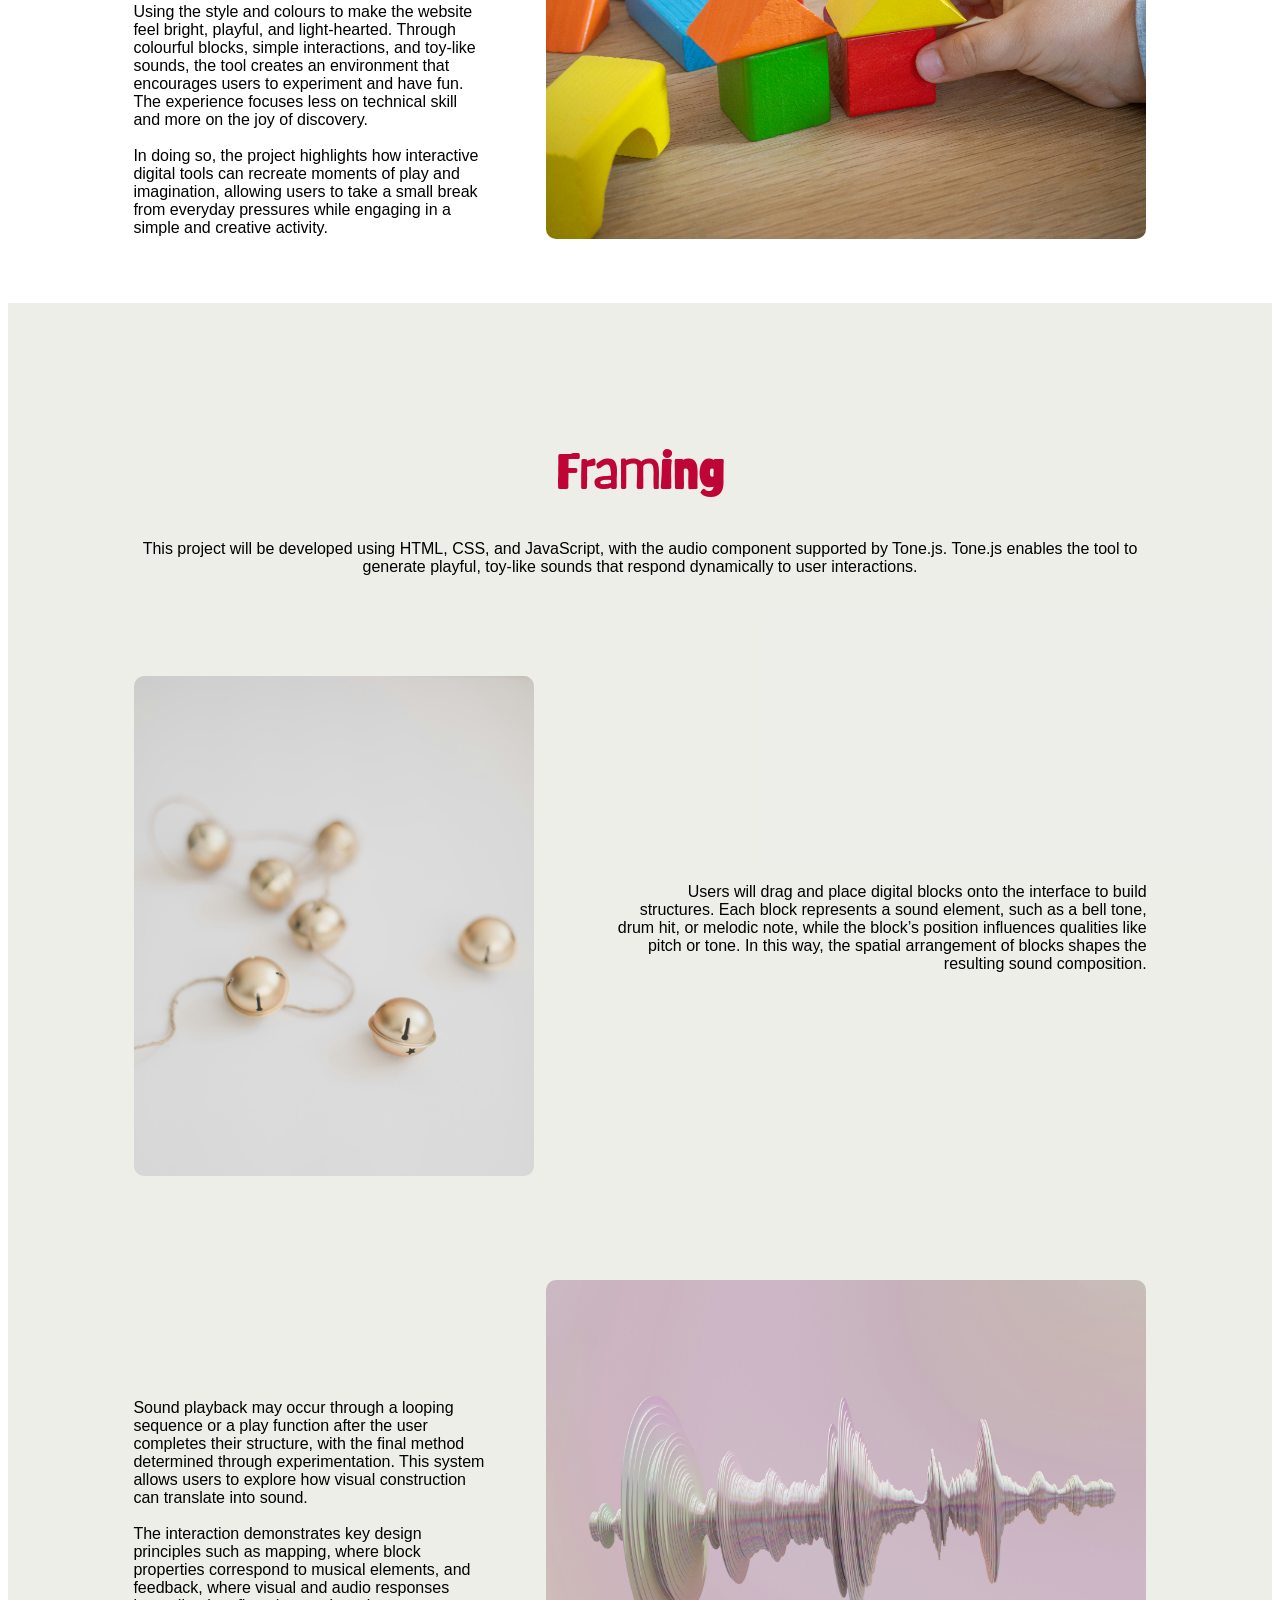
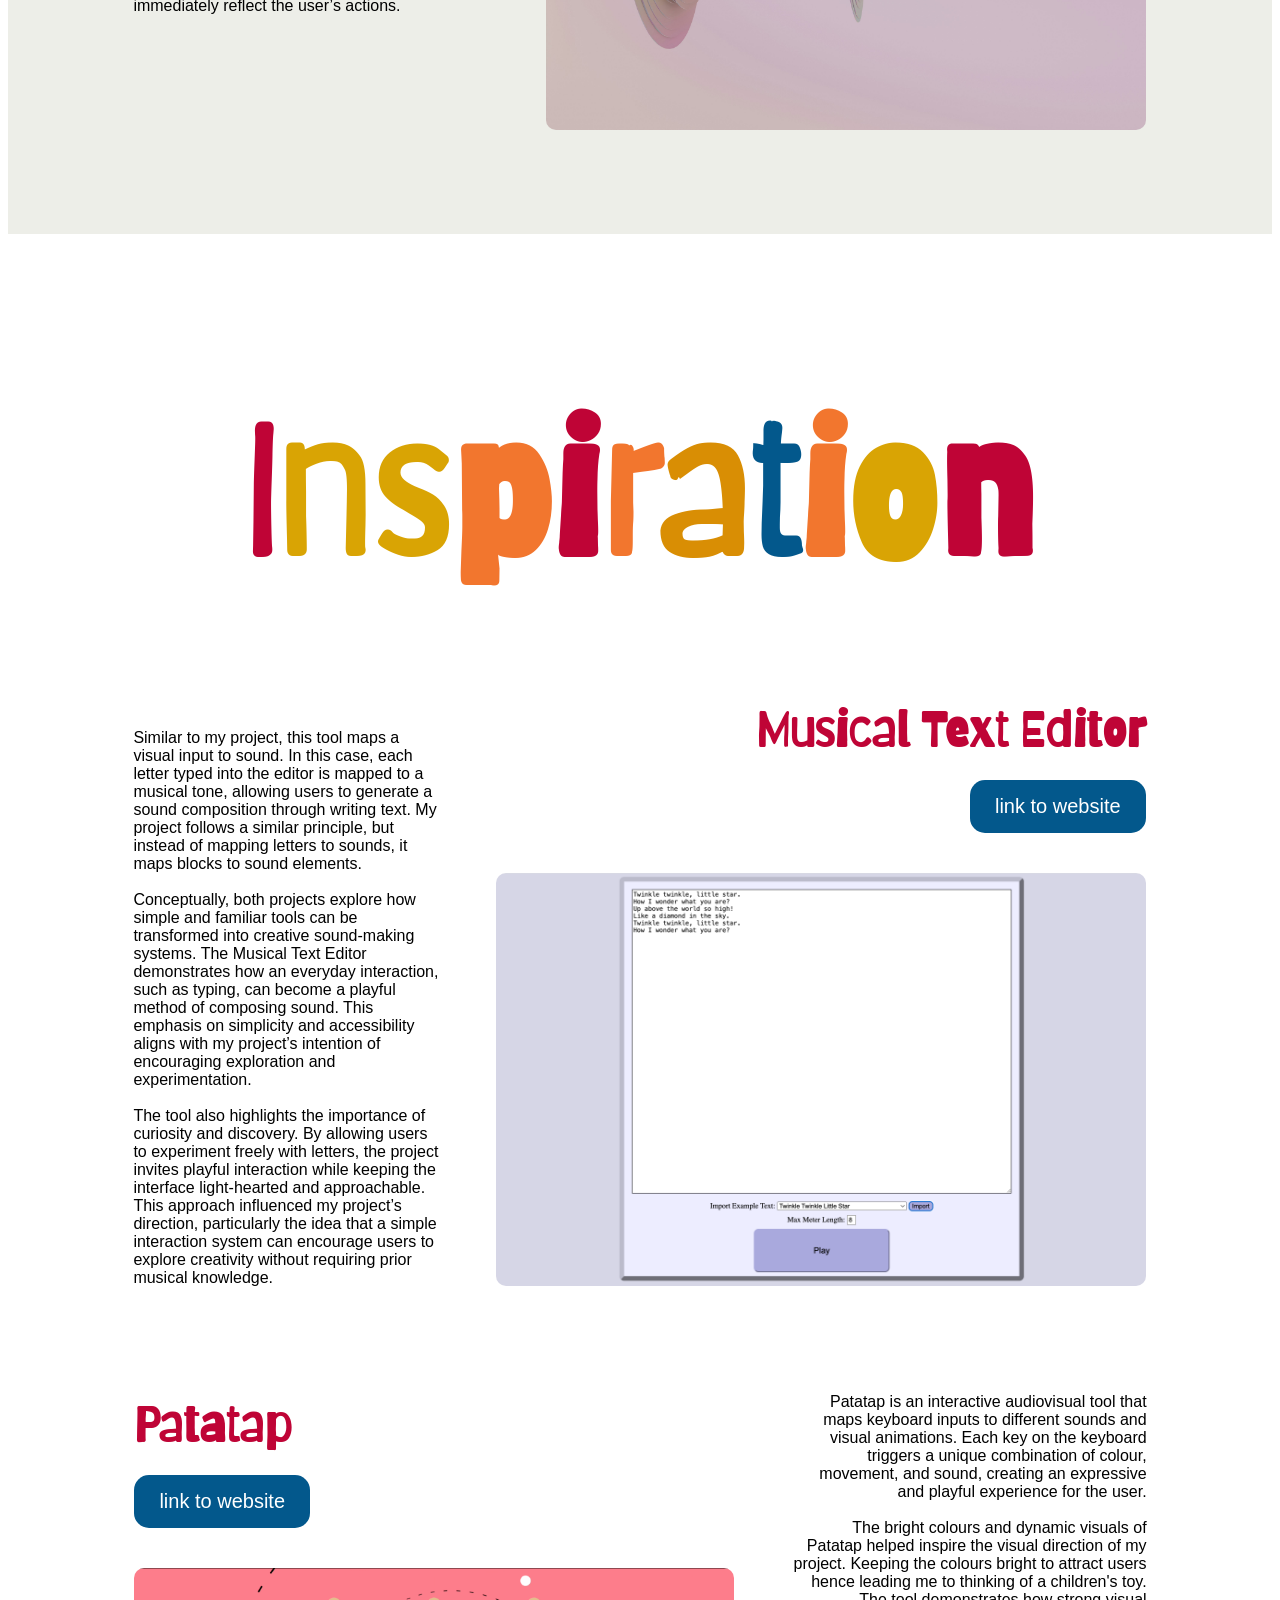
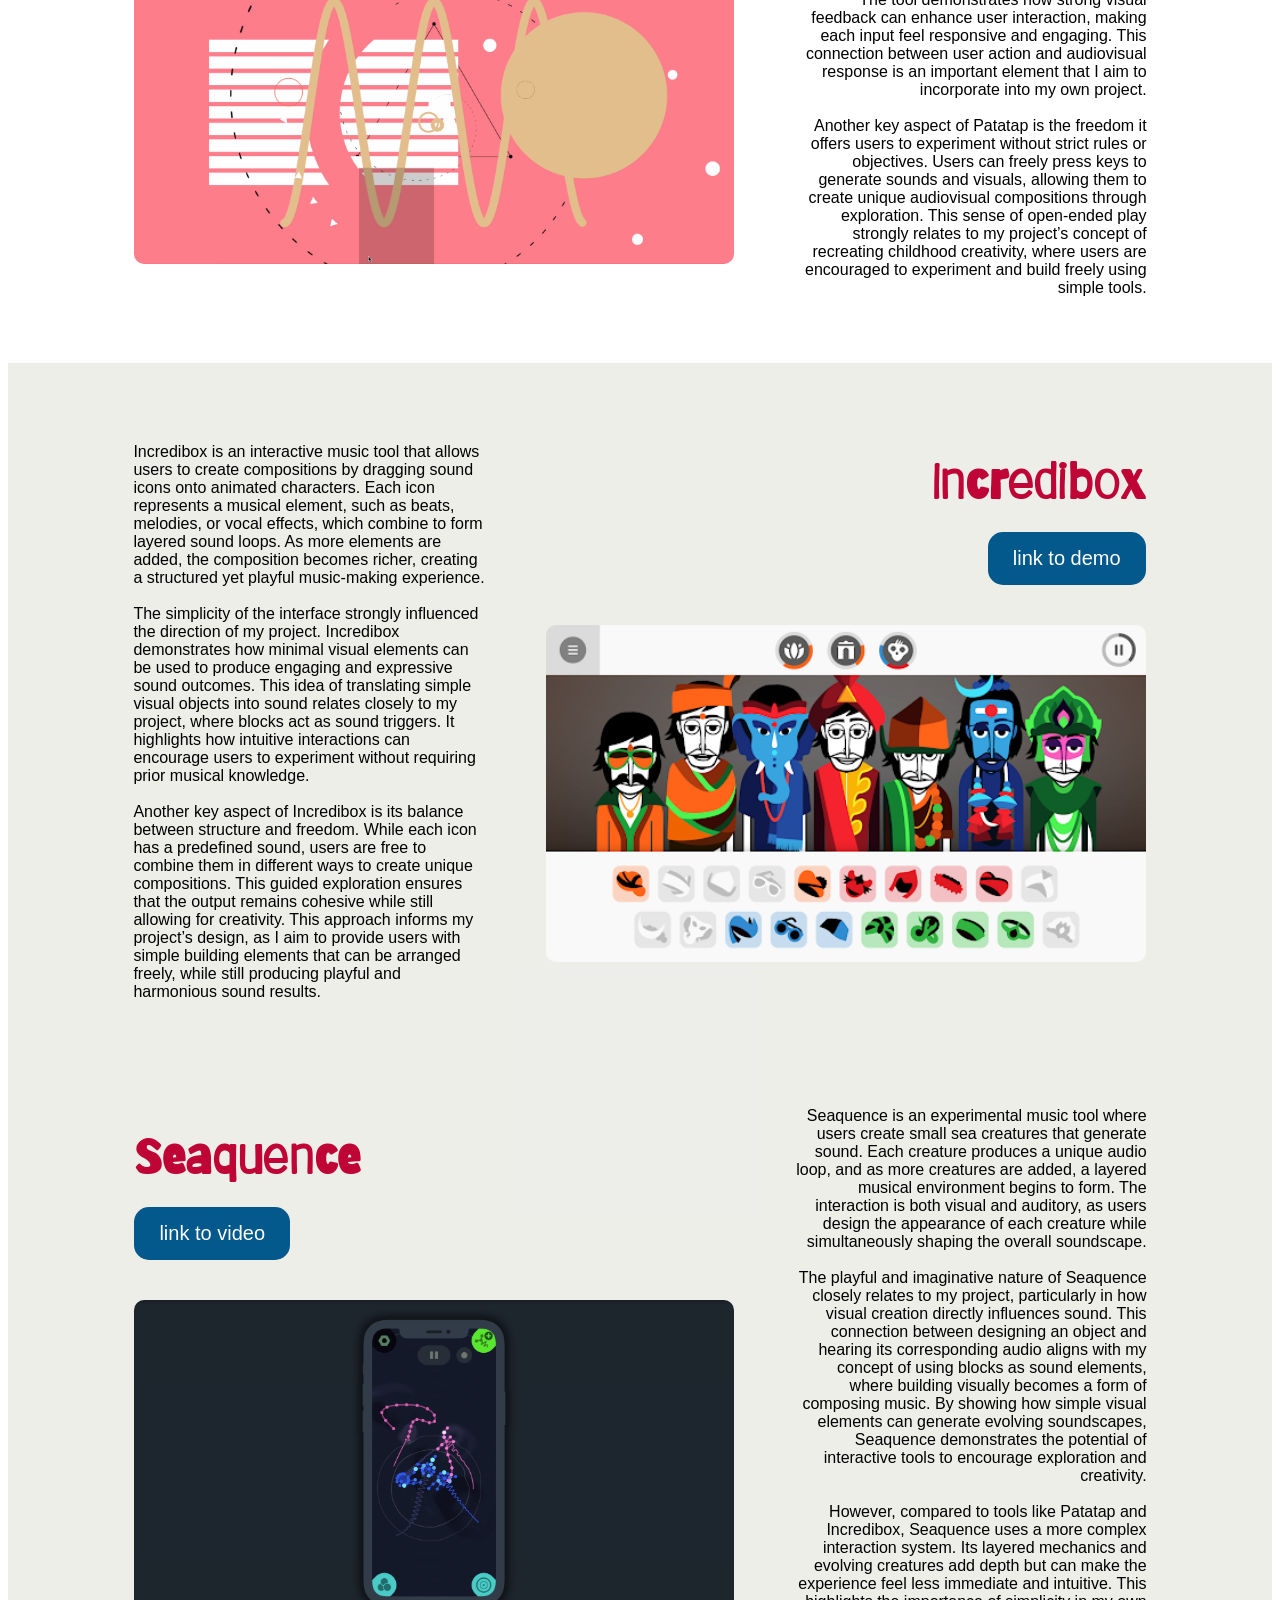
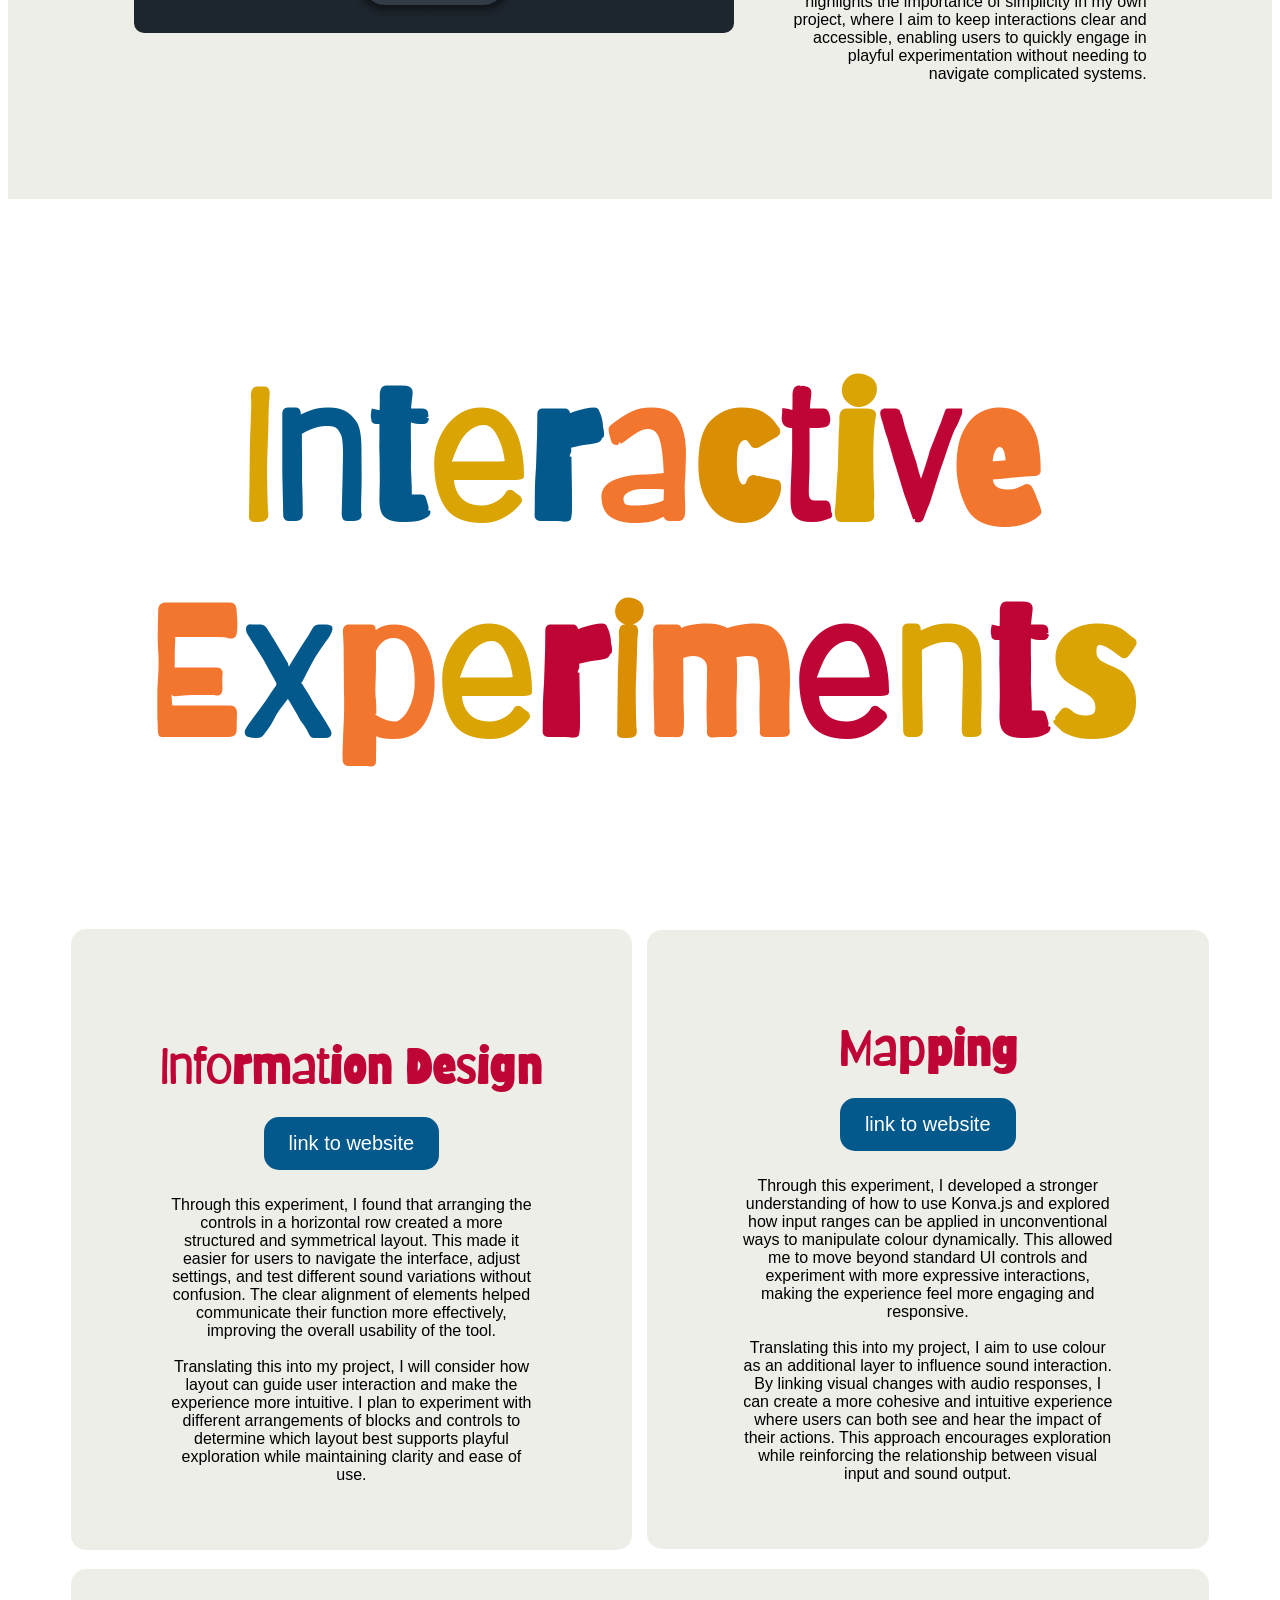
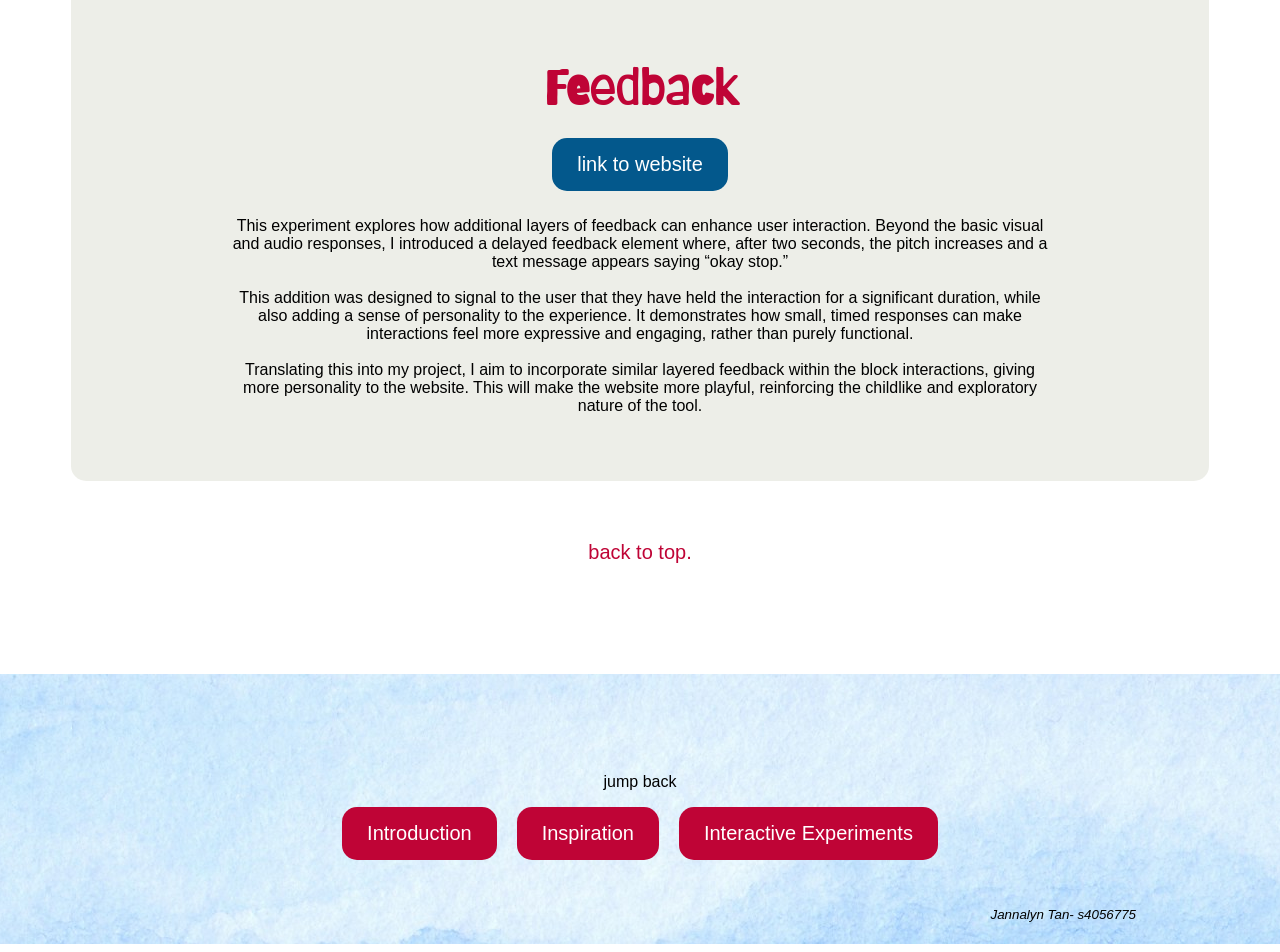
==== commit 0b7e98a8: "update" ====
--- a/assignment-1/index.html
+++ b/assignment-1/index.html
@@ -32,7 +32,7 @@
           <button
             class="project"
             id="projectSpeculationBtn"
-            data-target="projectSpeculation"
+            data-target="introduction"
           >
             Introduction
           </button>
